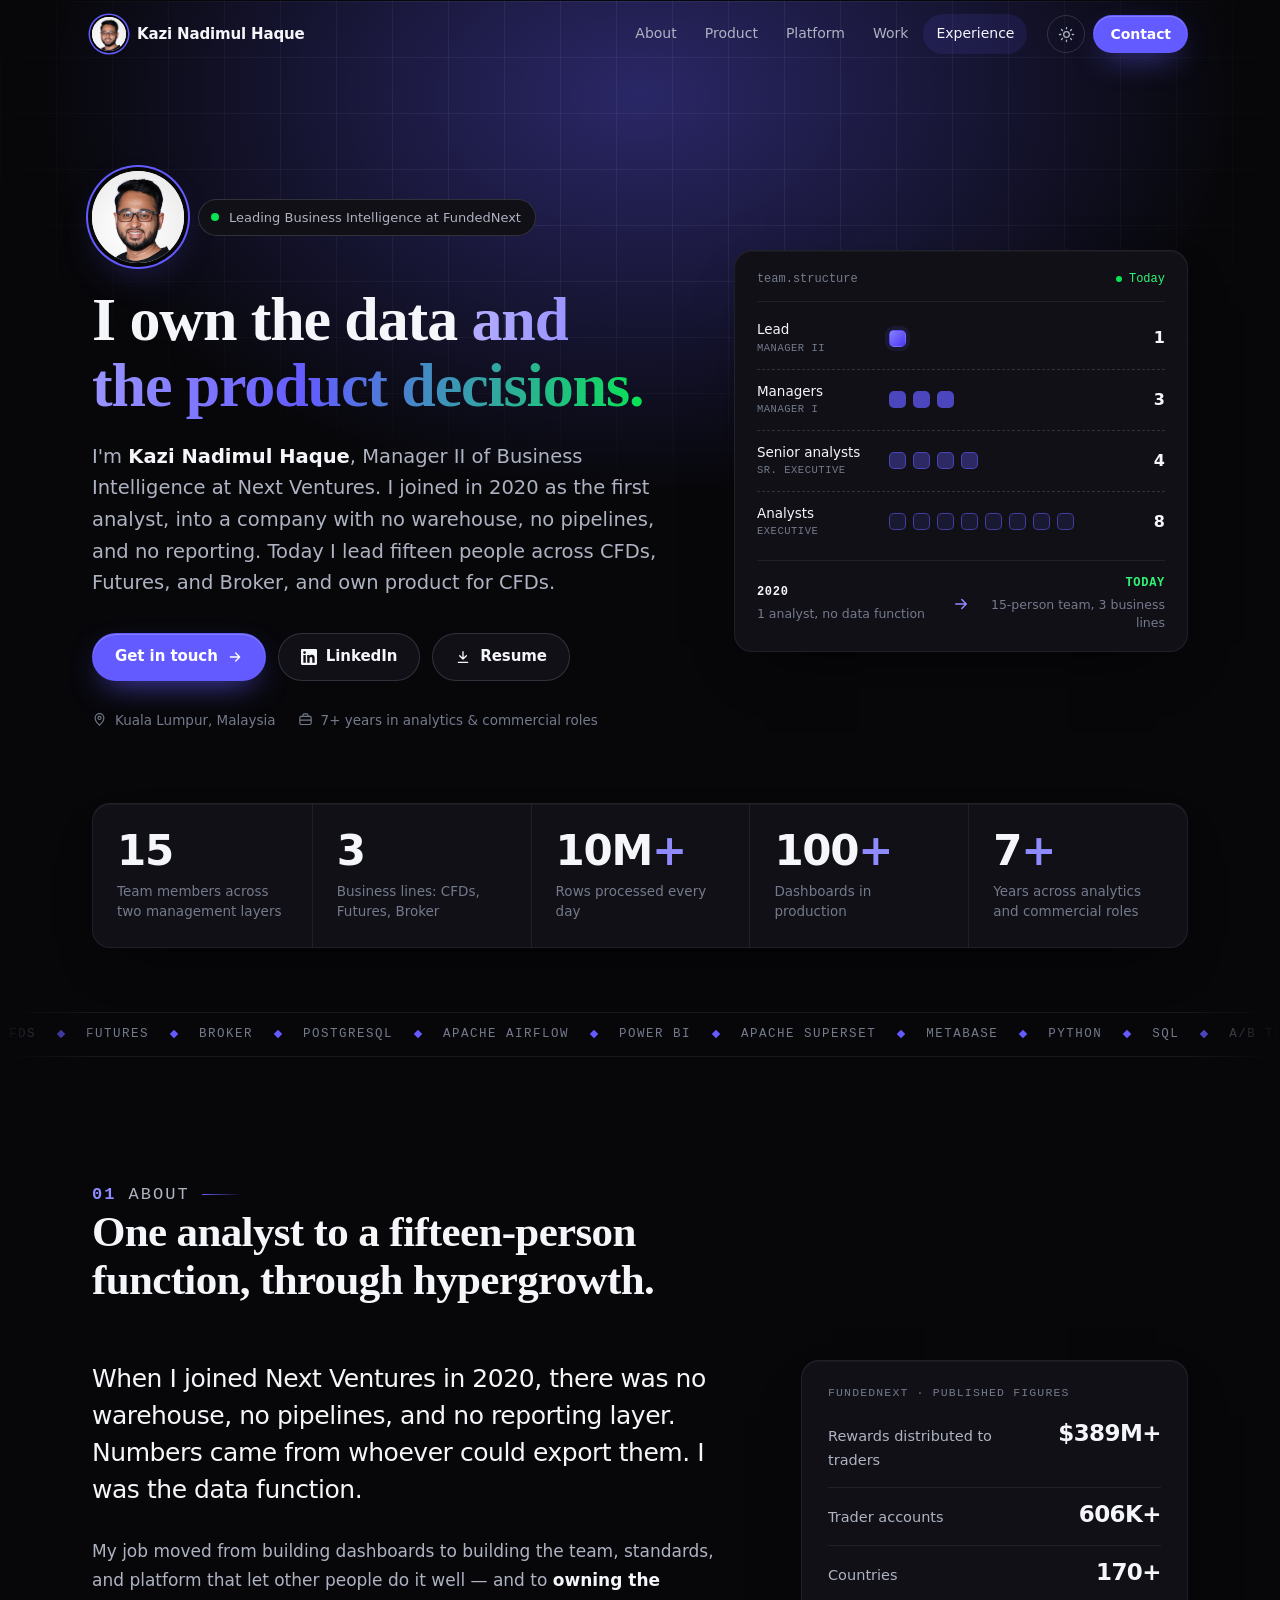
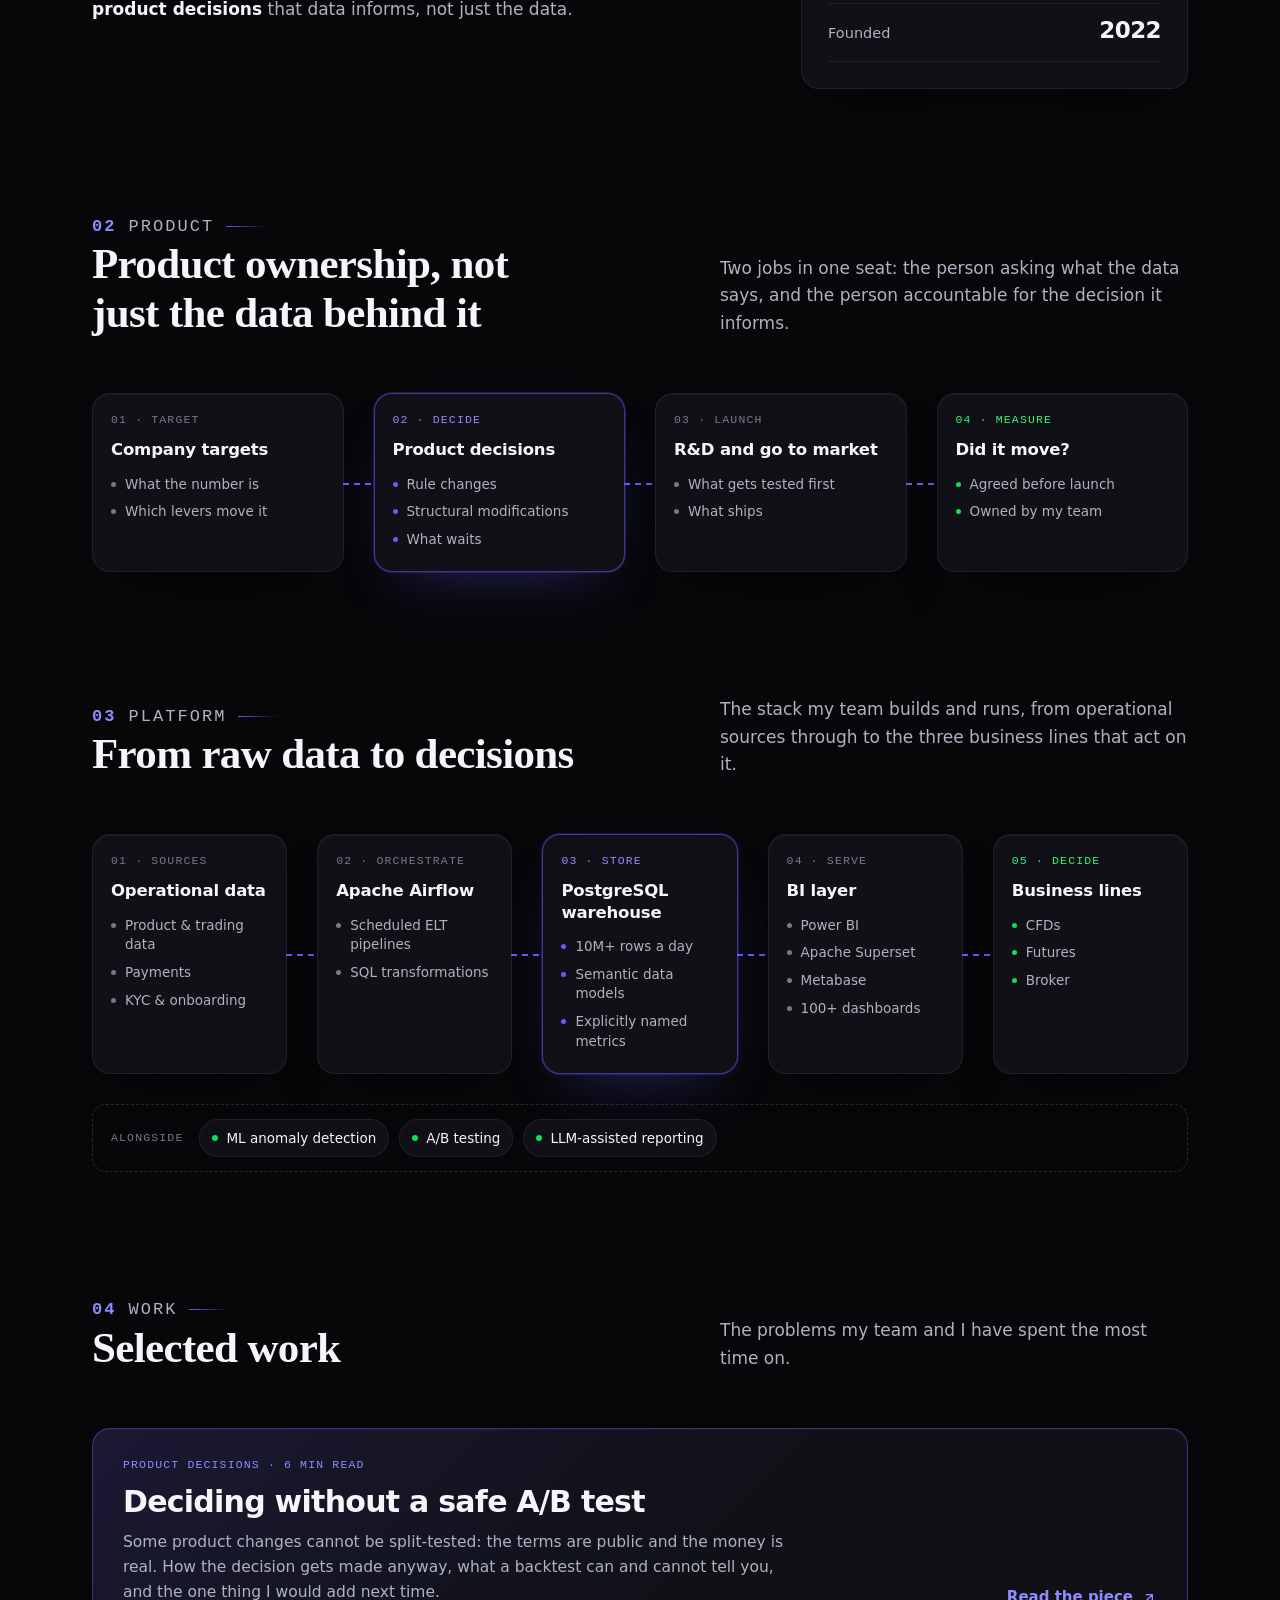
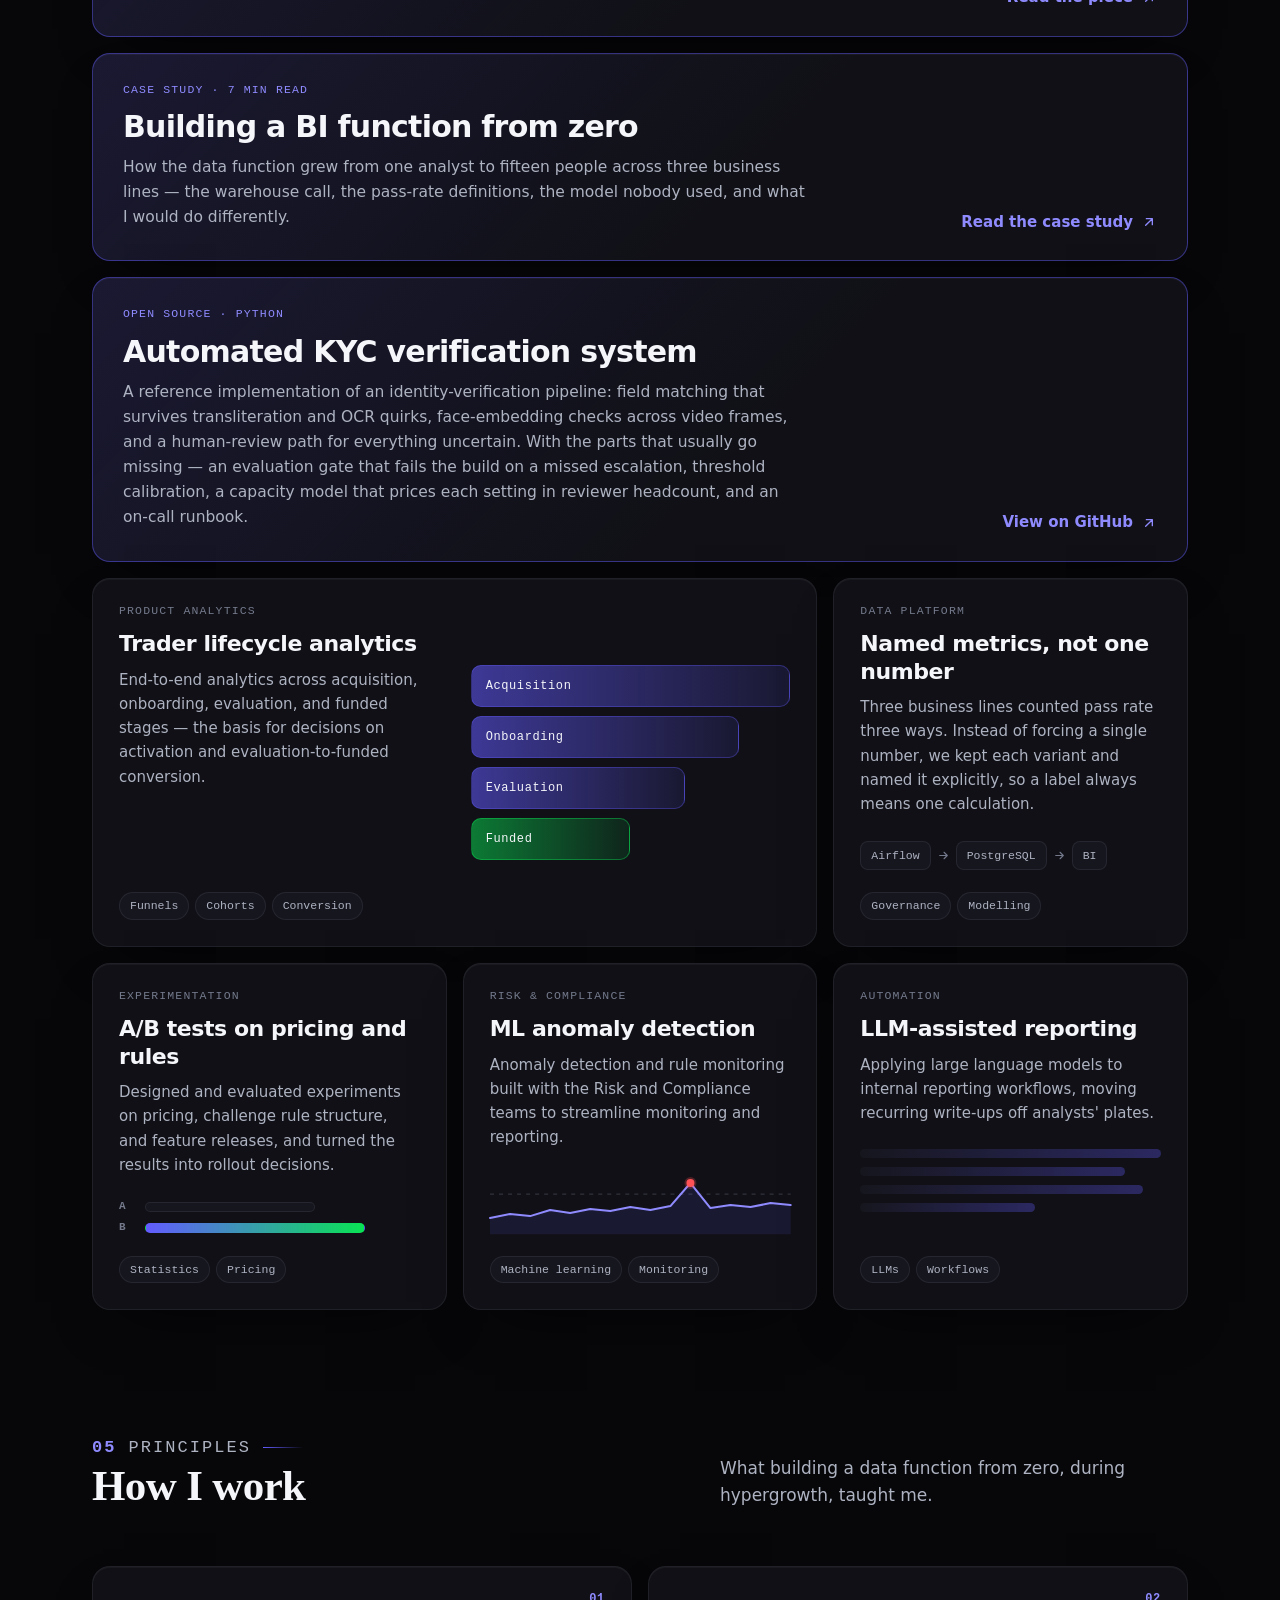
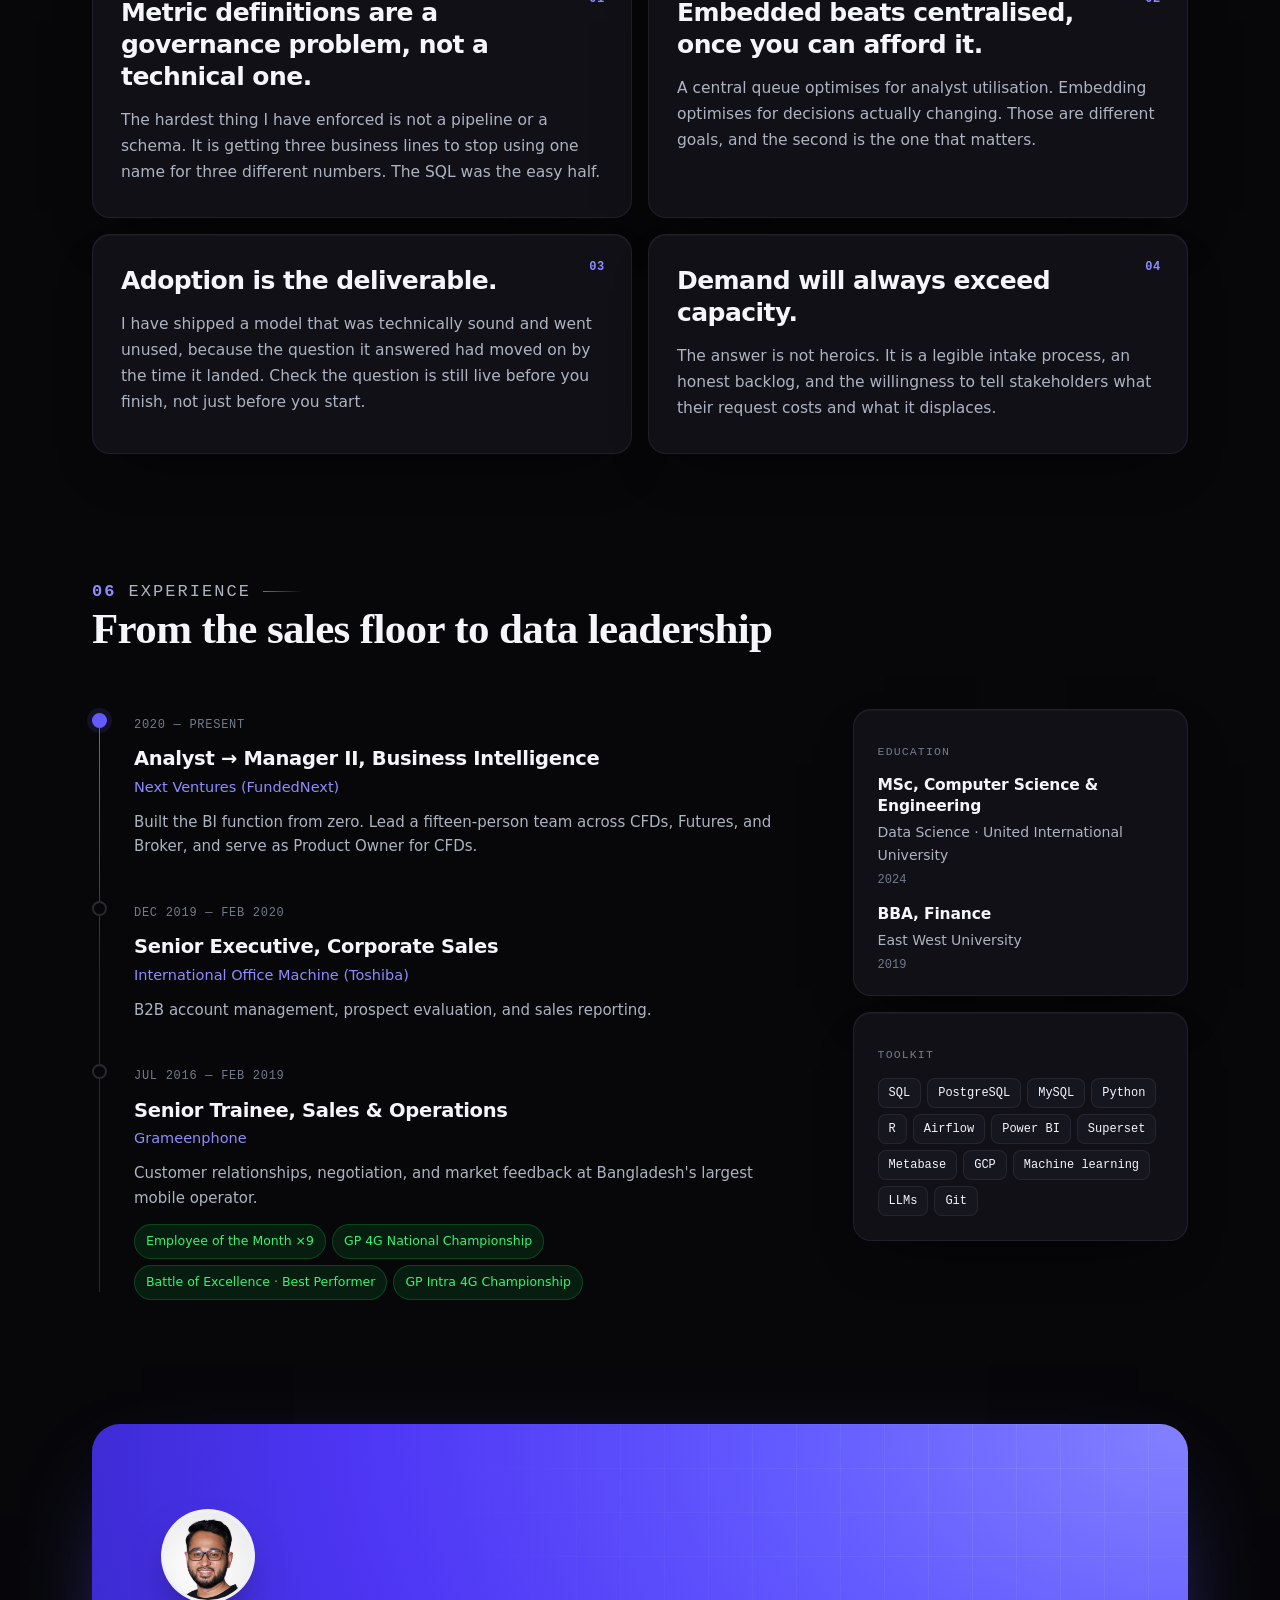
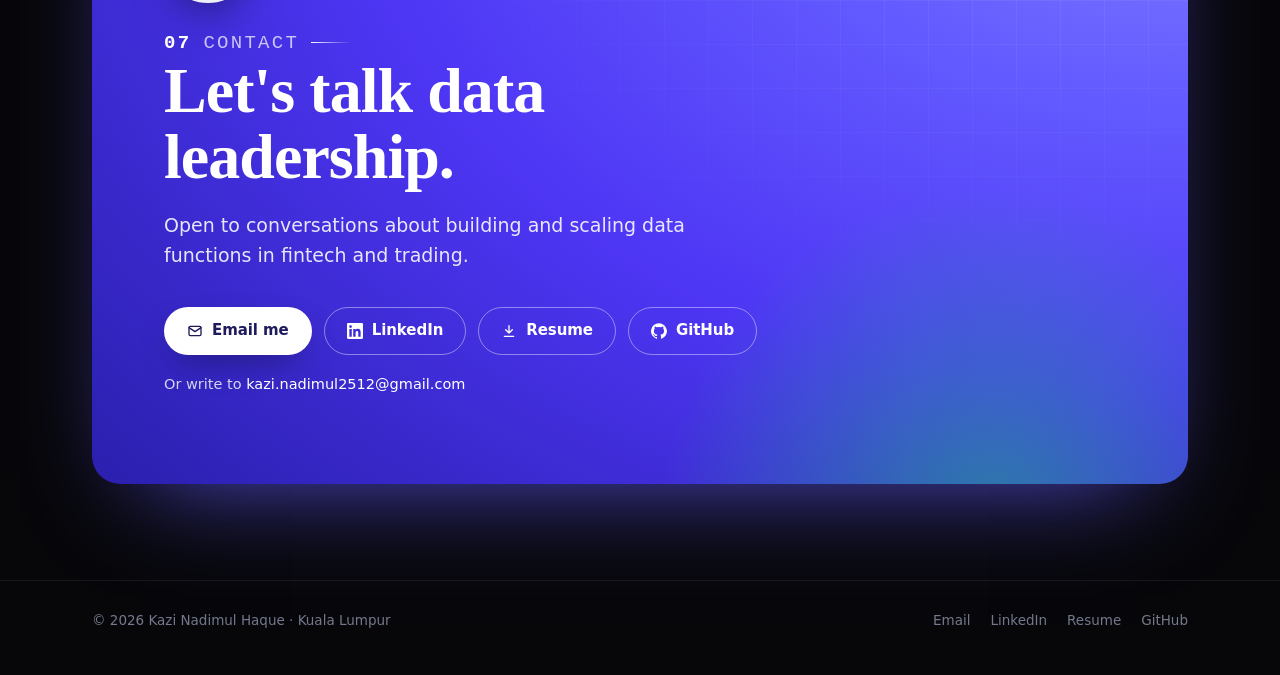
==== index.html @ ec6e2d14 "Read FundedNext figures from the live metrics API, not the HTML snapshot The homepage's server-rende" ====
<!doctype html>
<html lang="en" data-theme="dark">
<head>
<meta charset="utf-8">
<meta name="viewport" content="width=device-width, initial-scale=1, viewport-fit=cover">
<meta http-equiv="Content-Security-Policy" content="default-src 'none'; script-src 'self' 'sha256-IMQvWlq8e8aLmXDsbzgso5OfRsoxjPaNfxCGN3I8XFc=' 'sha256-O0/pyxHUe56YCMqlIO8FHC/enLHDcNM4C5t0iYxVQ6M='; style-src 'self' 'unsafe-inline' https://fonts.googleapis.com; font-src https://fonts.gstatic.com; img-src 'self' data:; base-uri 'none'; form-action 'none'">
<title>Kazi Nadimul Haque — Business Intelligence Leadership</title>
<meta name="description" content="Kazi Nadimul Haque leads Business Intelligence at Next Ventures (FundedNext): a fifteen-person data function across CFDs, Futures and Broker, built from zero since 2020, and product ownership of CFDs.">
<link rel="canonical" href="https://nadim-raj.github.io/">
<meta name="theme-color" content="#07070A">
<meta property="og:type" content="profile">
<meta property="og:site_name" content="Kazi Nadimul Haque">
<meta property="og:title" content="Kazi Nadimul Haque — Business Intelligence Leadership">
<meta property="og:description" content="Built FundedNext's data function from zero, and own the product decisions it informs. Fifteen people across CFDs, Futures and Broker; Product Owner for CFDs.">
<meta property="og:url" content="https://nadim-raj.github.io/">
<meta property="og:image" content="https://nadim-raj.github.io/og.png">
<meta property="og:image:width" content="1200">
<meta property="og:image:height" content="630">
<meta property="og:image:alt" content="Kazi Nadimul Haque — Business Intelligence leadership in retail prop trading">
<meta name="twitter:card" content="summary_large_image">
<meta name="twitter:image" content="https://nadim-raj.github.io/og.png">
<link rel="icon" href="data:image/svg+xml,%3Csvg xmlns='http://www.w3.org/2000/svg' viewBox='0 0 64 64'%3E%3Cdefs%3E%3ClinearGradient id='g' x1='0' y1='0' x2='1' y2='1'%3E%3Cstop offset='0' stop-color='%238481FF'/%3E%3Cstop offset='1' stop-color='%234E36F5'/%3E%3C/linearGradient%3E%3C/defs%3E%3Crect width='64' height='64' rx='15' fill='url(%23g)'/%3E%3Ctext x='50%25' y='54%25' dominant-baseline='middle' text-anchor='middle' font-family='Arial,Helvetica,sans-serif' font-weight='700' font-size='25' fill='%23ffffff'%3ENH%3C/text%3E%3C/svg%3E">
<link rel="apple-touch-icon" href="/apple-touch-icon.png">
<script>
(function(){var d=document.documentElement,t=null;try{t=localStorage.getItem('theme')}catch(e){}
var q=location.search.match(/[?&]theme=(light|dark)/);if(q)t=q[1];
d.setAttribute('data-theme',t==='light'?'light':'dark');d.classList.add('js')})();
</script>
<link rel="preconnect" href="https://fonts.googleapis.com">
<link rel="preconnect" href="https://fonts.gstatic.com" crossorigin>
<link href="https://fonts.googleapis.com/css2?family=Fraunces:opsz,wght@9..144,600;700&family=Inter:wght@400;500;600&family=JetBrains+Mono:wght@500;600&family=Plus+Jakarta+Sans:wght@500;600;700&display=swap" rel="stylesheet">
<script type="application/ld+json">
{
  "@context": "https://schema.org",
  "@type": "Person",
  "name": "Kazi Nadimul Haque",
  "jobTitle": "Manager II, Business Intelligence",
  "worksFor": { "@type": "Organization", "name": "Next Ventures (FundedNext)", "url": "https://fundednext.com/" },
  "address": { "@type": "PostalAddress", "addressLocality": "Kuala Lumpur", "addressCountry": "MY" },
  "alumniOf": [
    { "@type": "CollegeOrUniversity", "name": "United International University" },
    { "@type": "CollegeOrUniversity", "name": "East West University" }
  ],
  "knowsAbout": ["Business Intelligence", "Data Analytics", "Proprietary Trading", "Data Engineering", "Experimentation", "Anomaly Detection"],
  "url": "https://nadim-raj.github.io/",
  "image": "https://nadim-raj.github.io/avatar.jpg?v=2",
  "sameAs": ["https://www.linkedin.com/in/kazi-nadimul-haque/", "https://github.com/nadim-raj"]
}
</script>
<link rel="stylesheet" href="assets/site.css">
</head>
<body>
<a class="skip" href="#main">Skip to content</a>
<div class="progress" aria-hidden="true"></div>

<header class="nav">
  <div class="wrap">
    <a class="brand" href="#top" aria-label="Kazi Nadimul Haque, back to top"><img class="logo-photo" src="avatar.jpg?v=2" width="34" height="34" alt="" decoding="async">Kazi Nadimul Haque</a>
    <ul class="links">
      <li><a href="#about">About</a></li>
        <li><a href="#product">Product</a></li>
      <li><a href="#platform">Platform</a></li>
      <li><a href="#work">Work</a></li>
      <li><a href="#experience">Experience</a></li>
    </ul>
    <div class="nav-actions">
      <button class="icon-btn" id="theme" type="button" aria-label="Switch to light theme">
        <svg class="i-sun" viewBox="0 0 24 24" fill="none" stroke="currentColor" stroke-width="1.8" stroke-linecap="round" aria-hidden="true"><circle cx="12" cy="12" r="4"/><path d="M12 2v2M12 20v2M4.9 4.9l1.4 1.4M17.7 17.7l1.4 1.4M2 12h2M20 12h2M4.9 19.1l1.4-1.4M17.7 6.3l1.4-1.4"/></svg>
        <svg class="i-moon" viewBox="0 0 24 24" fill="none" stroke="currentColor" stroke-width="1.8" stroke-linecap="round" stroke-linejoin="round" aria-hidden="true"><path d="M20.5 14.5A8.5 8.5 0 0 1 9.5 3.5a8.5 8.5 0 1 0 11 11Z"/></svg>
      </button>
      <a class="btn btn-primary btn-sm" href="#contact">Contact</a>
    </div>
  </div>
</header>

<main id="main">
  <section class="hero" id="top">
    <div class="hero-bg" aria-hidden="true"></div>
    <div class="wrap hero-grid">
      <div>
        <div class="byline reveal"><img class="avatar" src="avatar.jpg?v=2" width="92" height="92" alt="Portrait of Kazi Nadimul Haque" decoding="async" fetchpriority="high"><p class="pill"><span class="live" aria-hidden="true"></span><span>Leading <span class="long">Business Intelligence</span><span class="short">BI</span> at FundedNext</span></p></div>
        <h1 class="reveal" data-d="1">I own the data <span class="grad">and the product decisions.</span></h1>
        <p class="lede reveal" data-d="2">I'm <strong>Kazi Nadimul Haque</strong>, Manager II of Business Intelligence at Next Ventures. I joined in 2020 as the first analyst, into a company with no warehouse, no pipelines, and no reporting. Today I lead fifteen people across CFDs, Futures, and Broker, and own product for CFDs.</p>
        <div class="hero-actions reveal" data-d="3">
          <a class="btn btn-primary" href="#contact">Get in touch
            <svg viewBox="0 0 24 24" fill="none" stroke="currentColor" stroke-width="2" stroke-linecap="round" stroke-linejoin="round" aria-hidden="true"><path d="M5 12h14M13 6l6 6-6 6"/></svg></a>
          <a class="btn btn-ghost" href="https://www.linkedin.com/in/kazi-nadimul-haque/" rel="noopener">
            <svg viewBox="0 0 24 24" aria-hidden="true"><path fill="currentColor" d="M20.45 20.45h-3.56v-5.57c0-1.33-.02-3.04-1.85-3.04-1.85 0-2.14 1.45-2.14 2.94v5.67H9.35V9h3.41v1.56h.05c.48-.9 1.64-1.85 3.37-1.85 3.6 0 4.27 2.37 4.27 5.46v6.28ZM5.34 7.43a2.06 2.06 0 1 1 0-4.13 2.06 2.06 0 0 1 0 4.13ZM7.12 20.45H3.56V9h3.56v11.45ZM22.22 0H1.77C.79 0 0 .77 0 1.73v20.54C0 23.23.79 24 1.77 24h20.45c.98 0 1.78-.77 1.78-1.73V1.73C24 .77 23.2 0 22.22 0Z"/></svg>LinkedIn</a>
          <a class="btn btn-ghost" href="Kazi-Nadimul-Haque-Resume.pdf" download><svg viewBox="0 0 24 24" fill="none" stroke="currentColor" stroke-width="2" stroke-linecap="round" stroke-linejoin="round" aria-hidden="true"><path d="M12 4v11M7 10l5 5 5-5M5 20h14"/></svg>Resume</a>
        </div>
        <div class="meta-row reveal" data-d="4">
          <span><svg viewBox="0 0 24 24" fill="none" stroke="currentColor" stroke-width="1.8" stroke-linecap="round" stroke-linejoin="round" aria-hidden="true"><path d="M12 21s-7-6.2-7-11.5a7 7 0 1 1 14 0C19 14.8 12 21 12 21Z"/><circle cx="12" cy="9.5" r="2.5"/></svg>Kuala Lumpur, Malaysia</span>
          <span><svg viewBox="0 0 24 24" fill="none" stroke="currentColor" stroke-width="1.8" stroke-linecap="round" stroke-linejoin="round" aria-hidden="true"><rect x="3" y="7" width="18" height="13" rx="2"/><path d="M8 7V5a2 2 0 0 1 2-2h4a2 2 0 0 1 2 2v2M3 13h18"/></svg>7+ years in analytics &amp; commercial roles</span>
        </div>
      </div>

      <figure class="card org-card reveal" data-d="2" aria-label="Team structure: a lead, three managers, four senior analysts and eight analysts">
        <figcaption class="card-head"><span>team.structure</span><span class="tag"><i></i>Today</span></figcaption>
        <div class="tier">
          <div class="tier-label">Lead<small>Manager II</small></div>
          <div class="dots"><span class="dot lead" style="--i:0"></span></div>
          <div class="tier-n">1</div>
        </div>
        <div class="tier">
          <div class="tier-label">Managers<small>Manager I</small></div>
          <div class="dots"><span class="dot mgr" style="--i:1"></span><span class="dot mgr" style="--i:2"></span><span class="dot mgr" style="--i:3"></span></div>
          <div class="tier-n">3</div>
        </div>
        <div class="tier">
          <div class="tier-label">Senior analysts<small>Sr. Executive</small></div>
          <div class="dots"><span class="dot sr" style="--i:4"></span><span class="dot sr" style="--i:5"></span><span class="dot sr" style="--i:6"></span><span class="dot sr" style="--i:7"></span></div>
          <div class="tier-n">4</div>
        </div>
        <div class="tier">
          <div class="tier-label">Analysts<small>Executive</small></div>
          <div class="dots"><span class="dot" style="--i:8"></span><span class="dot" style="--i:9"></span><span class="dot" style="--i:10"></span><span class="dot" style="--i:11"></span><span class="dot" style="--i:12"></span><span class="dot" style="--i:13"></span><span class="dot" style="--i:14"></span><span class="dot" style="--i:15"></span></div>
          <div class="tier-n">8</div>
        </div>
        <div class="org-foot">
          <div><b>2020</b><span>1 analyst, no data function</span></div>
          <svg viewBox="0 0 24 24" fill="none" stroke="currentColor" stroke-width="2" stroke-linecap="round" stroke-linejoin="round" aria-hidden="true"><path d="M5 12h14M13 6l6 6-6 6"/></svg>
          <div><b>Today</b><span>15-person team, 3 business lines</span></div>
        </div>
      </figure>
    </div>
  </section>

  <div class="wrap">
    <ul class="stats reveal" aria-label="At a glance">
      <li class="stat"><b><span data-count="15">15</span></b><span>Team members across two management layers</span></li>
      <li class="stat"><b><span data-count="3">3</span></b><span>Business lines: CFDs, Futures, Broker</span></li>
      <li class="stat"><b><span data-count="10">10</span>M<em>+</em></b><span>Rows processed every day</span></li>
      <li class="stat"><b><span data-count="100">100</span><em>+</em></b><span>Dashboards in production</span></li>
      <li class="stat"><b><span data-count="7">7</span><em>+</em></b><span>Years across analytics and commercial roles</span></li>
    </ul>
  </div>

  <div class="ticker" aria-hidden="true">
    <div class="track">
      <div class="group"><span>CFDs</span><span>Futures</span><span>Broker</span><span>PostgreSQL</span><span>Apache Airflow</span><span>Power BI</span><span>Apache Superset</span><span>Metabase</span><span>Python</span><span>SQL</span><span>A/B Testing</span><span>Anomaly Detection</span><span>Semantic Models</span><span>Data Governance</span><span>LLM Workflows</span></div>
      <div class="group"><span>CFDs</span><span>Futures</span><span>Broker</span><span>PostgreSQL</span><span>Apache Airflow</span><span>Power BI</span><span>Apache Superset</span><span>Metabase</span><span>Python</span><span>SQL</span><span>A/B Testing</span><span>Anomaly Detection</span><span>Semantic Models</span><span>Data Governance</span><span>LLM Workflows</span></div>
    </div>
  </div>

  <section class="section" id="about" aria-labelledby="about-h">
    <div class="wrap">
      <div class="sec-head solo reveal">
        <div><p class="eyebrow"><b>01</b> About</p><h2 id="about-h">One analyst to a fifteen-person function, through hypergrowth.</h2></div>
      </div>
      <div class="about-grid">
        <div class="prose reveal">
          <p class="big">When I joined Next Ventures in 2020, there was no warehouse, no pipelines, and no reporting layer. Numbers came from whoever could export them. I was the data function.</p>
          <p>My job moved from building dashboards to building the team, standards, and platform that let other people do it well — and to <strong>owning the product decisions</strong> that data informs, not just the data.</p>
        </div>
        <aside class="card context spot reveal" data-d="2" aria-labelledby="ctx-h">
          <h3 class="k" id="ctx-h">FundedNext · published figures</h3>
          <dl>
            <div class="row"><dt>Rewards distributed to traders</dt><dd data-figure="rewards_musd">$389M+</dd></div>
            <div class="row"><dt>Trader accounts</dt><dd data-figure="accounts_k">606K+</dd></div>
            <div class="row"><dt>Countries</dt><dd data-figure="countries">170+</dd></div>
            <div class="row"><dt>Founded</dt><dd>2022</dd></div>
          </dl>
        </aside>
      </div>
    </div>
  </section>

  <section class="section" id="product" aria-labelledby="product-h" style="padding-top:0">
    <div class="wrap">
      <div class="sec-head reveal">
        <div><p class="eyebrow"><b>02</b> Product</p><h2 id="product-h">Product ownership, not just the data behind it</h2></div>
        <p>Two jobs in one seat: the person asking what the data says, and the person accountable for the decision it informs.</p>
      </div>
      <div class="flow four">
        <div class="card node spot reveal"><span class="k">01 · Target</span><h3>Company targets</h3><ul><li>What the number is</li><li>Which levers move it</li></ul></div>
        <div class="card node hub spot reveal" data-d="1"><span class="k">02 · Decide</span><h3>Product decisions</h3><ul><li>Rule changes</li><li>Structural modifications</li><li>What waits</li></ul></div>
        <div class="card node spot reveal" data-d="2"><span class="k">03 · Launch</span><h3>R&amp;D and go to market</h3><ul><li>What gets tested first</li><li>What ships</li></ul></div>
        <div class="card node out spot reveal" data-d="3"><span class="k">04 · Measure</span><h3>Did it move?</h3><ul><li>Agreed before launch</li><li>Owned by my team</li></ul></div>
      </div>
    </div>
  </section>

  <section class="section" id="platform" aria-labelledby="platform-h" style="padding-top:0">
    <div class="wrap">
      <div class="sec-head reveal">
        <div><p class="eyebrow"><b>03</b> Platform</p><h2 id="platform-h">From raw data to decisions</h2></div>
        <p>The stack my team builds and runs, from operational sources through to the three business lines that act on it.</p>
      </div>
      <div class="flow">
        <div class="card node spot reveal"><span class="k">01 · Sources</span><h3>Operational data</h3><ul><li>Product &amp; trading data</li><li>Payments</li><li>KYC &amp; onboarding</li></ul></div>
        <div class="card node spot reveal" data-d="1"><span class="k">02 · Orchestrate</span><h3>Apache Airflow</h3><ul><li>Scheduled ELT pipelines</li><li>SQL transformations</li></ul></div>
        <div class="card node hub spot reveal" data-d="2"><span class="k">03 · Store</span><h3>PostgreSQL warehouse</h3><ul><li>10M+ rows a day</li><li>Semantic data models</li><li>Explicitly named metrics</li></ul></div>
        <div class="card node spot reveal" data-d="3"><span class="k">04 · Serve</span><h3>BI layer</h3><ul><li>Power BI</li><li>Apache Superset</li><li>Metabase</li><li>100+ dashboards</li></ul></div>
        <div class="card node out spot reveal" data-d="4"><span class="k">05 · Decide</span><h3>Business lines</h3><ul><li>CFDs</li><li>Futures</li><li>Broker</li></ul></div>
      </div>
      <div class="flow-note reveal">
        <span class="k">Alongside</span>
        <span class="chip"><i></i>ML anomaly detection</span>
        <span class="chip"><i></i>A/B testing</span>
        <span class="chip"><i></i>LLM-assisted reporting</span>
      </div>
    </div>
  </section>

  <section class="section" id="work" aria-labelledby="work-h" style="padding-top:0">
    <div class="wrap">
      <div class="sec-head reveal">
        <div><p class="eyebrow"><b>04</b> Work</p><h2 id="work-h">Selected work</h2></div>
        <p>The problems my team and I have spent the most time on.</p>
      </div>
      <a class="card feature spot reveal" href="deciding-without-a-b-tests/">
        <div>
          <span class="k">Product decisions · 6 min read</span>
          <h3>Deciding without a safe A/B test</h3>
          <p>Some product changes cannot be split-tested: the terms are public and the money is real. How the decision gets made anyway, what a backtest can and cannot tell you, and the one thing I would add next time.</p>
        </div>
        <span class="feature-cta">Read the piece <svg viewBox="0 0 24 24" fill="none" stroke="currentColor" stroke-width="2" stroke-linecap="round" stroke-linejoin="round" aria-hidden="true"><path d="M7 17 17 7M8 7h9v9"/></svg></span>
      </a>
      <a class="card feature spot reveal" href="building-bi-from-zero/">
        <div>
          <span class="k">Case study · 7 min read</span>
          <h3>Building a BI function from zero</h3>
          <p>How the data function grew from one analyst to fifteen people across three business lines — the warehouse call, the pass-rate definitions, the model nobody used, and what I would do differently.</p>
        </div>
        <span class="feature-cta">Read the case study <svg viewBox="0 0 24 24" fill="none" stroke="currentColor" stroke-width="2" stroke-linecap="round" stroke-linejoin="round" aria-hidden="true"><path d="M7 17 17 7M8 7h9v9"/></svg></span>
      </a>
      <a class="card feature spot reveal" href="https://github.com/nadim-raj/automated-kyc-verification-system" rel="noopener">
        <div>
          <span class="k">Open source · Python</span>
          <h3>Automated KYC verification system</h3>
          <p>A reference implementation of an identity-verification pipeline: field matching that survives transliteration and OCR quirks, face-embedding checks across video frames, and a human-review path for everything uncertain. With the parts that usually go missing — an evaluation gate that fails the build on a missed escalation, threshold calibration, a capacity model that prices each setting in reviewer headcount, and an on-call runbook.</p>
        </div>
        <span class="feature-cta">View on GitHub <svg viewBox="0 0 24 24" fill="none" stroke="currentColor" stroke-width="2" stroke-linecap="round" stroke-linejoin="round" aria-hidden="true"><path d="M7 17 17 7M8 7h9v9"/></svg></span>
      </a>
      <div class="bento">
        <article class="card work wide spot reveal">
          <div class="txt">
            <span class="k">Product analytics</span>
            <h3>Trader lifecycle analytics</h3>
            <p>End-to-end analytics across acquisition, onboarding, evaluation, and funded stages — the basis for decisions on activation and evaluation-to-funded conversion.</p>
            <div class="tags"><span>Funnels</span><span>Cohorts</span><span>Conversion</span></div>
          </div>
          <div class="viz funnel" aria-hidden="true"><div>Acquisition</div><div>Onboarding</div><div>Evaluation</div><div>Funded</div></div>
        </article>
        <article class="card work spot reveal" data-d="1">
          <span class="k">Data platform</span>
          <h3>Named metrics, not one number</h3>
          <p>Three business lines counted pass rate three ways. Instead of forcing a single number, we kept each variant and named it explicitly, so a label always means one calculation.</p>
          <div class="viz stack" aria-hidden="true"><span>Airflow</span><svg viewBox="0 0 24 24" fill="none" stroke="currentColor" stroke-width="2" stroke-linecap="round" stroke-linejoin="round"><path d="M5 12h14M13 6l6 6-6 6"/></svg><span>PostgreSQL</span><svg viewBox="0 0 24 24" fill="none" stroke="currentColor" stroke-width="2" stroke-linecap="round" stroke-linejoin="round"><path d="M5 12h14M13 6l6 6-6 6"/></svg><span>BI</span></div>
          <div class="tags"><span>Governance</span><span>Modelling</span></div>
        </article>
        <article class="card work spot reveal">
          <span class="k">Experimentation</span>
          <h3>A/B tests on pricing and rules</h3>
          <p>Designed and evaluated experiments on pricing, challenge rule structure, and feature releases, and turned the results into rollout decisions.</p>
          <div class="viz ab" aria-hidden="true"><div>A<i style="width:62%"></i></div><div>B<i style="width:80%"></i></div></div>
          <div class="tags"><span>Statistics</span><span>Pricing</span></div>
        </article>
        <article class="card work spot reveal" data-d="1">
          <span class="k">Risk &amp; Compliance</span>
          <h3>ML anomaly detection</h3>
          <p>Anomaly detection and rule monitoring built with the Risk and Compliance teams to streamline monitoring and reporting.</p>
          <svg class="viz spark" viewBox="0 0 300 60" aria-hidden="true">
            <line class="th" x1="0" y1="20" x2="300" y2="20"/>
            <path class="ar" d="M0 44 L20 40 L40 42 L60 36 L80 39 L100 35 L120 37 L140 33 L160 36 L180 32 L200 9 L220 34 L240 31 L260 33 L280 29 L300 31 L300 60 L0 60 Z"/>
            <polyline class="ln" points="0,44 20,40 40,42 60,36 80,39 100,35 120,37 140,33 160,36 180,32 200,9 220,34 240,31 260,33 280,29 300,31"/>
            <circle class="halo" cx="200" cy="9" r="6"/>
            <circle class="pt" cx="200" cy="9" r="4"/>
          </svg>
          <div class="tags"><span>Machine learning</span><span>Monitoring</span></div>
        </article>
        <article class="card work spot reveal" data-d="2">
          <span class="k">Automation</span>
          <h3>LLM-assisted reporting</h3>
          <p>Applying large language models to internal reporting workflows, moving recurring write-ups off analysts' plates.</p>
          <div class="viz skel" aria-hidden="true"><i></i><i></i><i></i><i></i></div>
          <div class="tags"><span>LLMs</span><span>Workflows</span></div>
        </article>
      </div>
    </div>
  </section>

  <section class="section" id="principles" aria-labelledby="principles-h" style="padding-top:0">
    <div class="wrap">
      <div class="sec-head reveal">
        <div><p class="eyebrow"><b>05</b> Principles</p><h2 id="principles-h">How I work</h2></div>
        <p>What building a data function from zero, during hypergrowth, taught me.</p>
      </div>
      <ol class="principles">
        <li class="card principle spot reveal"><h3>Metric definitions are a governance problem, not a technical one.</h3><p>The hardest thing I have enforced is not a pipeline or a schema. It is getting three business lines to stop using one name for three different numbers. The SQL was the easy half.</p></li>
        <li class="card principle spot reveal" data-d="1"><h3>Embedded beats centralised, once you can afford it.</h3><p>A central queue optimises for analyst utilisation. Embedding optimises for decisions actually changing. Those are different goals, and the second is the one that matters.</p></li>
        <li class="card principle spot reveal"><h3>Adoption is the deliverable.</h3><p>I have shipped a model that was technically sound and went unused, because the question it answered had moved on by the time it landed. Check the question is still live before you finish, not just before you start.</p></li>
        <li class="card principle spot reveal" data-d="1"><h3>Demand will always exceed capacity.</h3><p>The answer is not heroics. It is a legible intake process, an honest backlog, and the willingness to tell stakeholders what their request costs and what it displaces.</p></li>
      </ol>
    </div>
  </section>

  <section class="section" id="experience" aria-labelledby="experience-h" style="padding-top:0">
    <div class="wrap">
      <div class="sec-head solo reveal">
        <div><p class="eyebrow"><b>06</b> Experience</p><h2 id="experience-h">From the sales floor to data leadership</h2></div>
      </div>
      <div class="exp-grid">
        <ol class="tl reveal">
          <li class="now">
            <span class="when">2020 — Present</span>
            <h3>Analyst → Manager II, Business Intelligence</h3>
            <p class="org-name">Next Ventures (FundedNext)</p>
            <p class="d">Built the BI function from zero. Lead a fifteen-person team across CFDs, Futures, and Broker, and serve as Product Owner for CFDs.</p>
          </li>
          <li>
            <span class="when">Dec 2019 — Feb 2020</span>
            <h3>Senior Executive, Corporate Sales</h3>
            <p class="org-name">International Office Machine (Toshiba)</p>
            <p class="d">B2B account management, prospect evaluation, and sales reporting.</p>
          </li>
          <li>
            <span class="when">Jul 2016 — Feb 2019</span>
            <h3>Senior Trainee, Sales &amp; Operations</h3>
            <p class="org-name">Grameenphone</p>
            <p class="d">Customer relationships, negotiation, and market feedback at Bangladesh's largest mobile operator.</p>
            <div class="badges"><span>Employee of the Month ×9</span><span>GP 4G National Championship</span><span>Battle of Excellence · Best Performer</span><span>GP Intra 4G Championship</span></div>
          </li>
        </ol>
        <div class="side-stack">
          <div class="card mini spot reveal" data-d="1">
            <h3 class="k">Education</h3>
            <ul class="edu">
              <li><b>MSc, Computer Science &amp; Engineering</b><span>Data Science · United International University</span><em>2024</em></li>
              <li><b>BBA, Finance</b><span>East West University</span><em>2019</em></li>
            </ul>
          </div>
          <div class="card mini spot reveal" data-d="2">
            <h3 class="k">Toolkit</h3>
            <div class="tools"><span>SQL</span><span>PostgreSQL</span><span>MySQL</span><span>Python</span><span>R</span><span>Airflow</span><span>Power BI</span><span>Superset</span><span>Metabase</span><span>GCP</span><span>Machine learning</span><span>LLMs</span><span>Git</span></div>
          </div>
        </div>
      </div>
    </div>
  </section>

  <section class="section" id="contact" aria-labelledby="contact-h" style="padding-top:0;padding-bottom:0">
    <div class="wrap">
      <div class="cta reveal">
        <img class="cta-avatar" src="avatar.jpg?v=2" width="88" height="88" alt="" loading="lazy" decoding="async">
        <p class="eyebrow"><b>07</b> Contact</p>
        <h2 id="contact-h">Let's talk data leadership.</h2>
        <p>Open to conversations about building and scaling data functions in fintech and trading.</p>
        <div class="cta-actions">
          <a class="btn btn-white js-email" data-u="kazi.nadimul2512" data-d="gmail.com" href="#contact"><svg viewBox="0 0 24 24" fill="none" stroke="currentColor" stroke-width="2" stroke-linecap="round" stroke-linejoin="round" aria-hidden="true"><rect x="3" y="5" width="18" height="14" rx="2"/><path d="m3 7 9 6 9-6"/></svg>Email me</a>
          <a class="btn btn-line" href="https://www.linkedin.com/in/kazi-nadimul-haque/" rel="noopener"><svg viewBox="0 0 24 24" aria-hidden="true"><path fill="currentColor" d="M20.45 20.45h-3.56v-5.57c0-1.33-.02-3.04-1.85-3.04-1.85 0-2.14 1.45-2.14 2.94v5.67H9.35V9h3.41v1.56h.05c.48-.9 1.64-1.85 3.37-1.85 3.6 0 4.27 2.37 4.27 5.46v6.28ZM5.34 7.43a2.06 2.06 0 1 1 0-4.13 2.06 2.06 0 0 1 0 4.13ZM7.12 20.45H3.56V9h3.56v11.45ZM22.22 0H1.77C.79 0 0 .77 0 1.73v20.54C0 23.23.79 24 1.77 24h20.45c.98 0 1.78-.77 1.78-1.73V1.73C24 .77 23.2 0 22.22 0Z"/></svg>LinkedIn</a>
          <a class="btn btn-line" href="Kazi-Nadimul-Haque-Resume.pdf" download><svg viewBox="0 0 24 24" fill="none" stroke="currentColor" stroke-width="2" stroke-linecap="round" stroke-linejoin="round" aria-hidden="true"><path d="M12 4v11M7 10l5 5 5-5M5 20h14"/></svg>Resume</a>
          <a class="btn btn-line" href="https://github.com/nadim-raj" rel="noopener"><svg viewBox="0 0 24 24" aria-hidden="true"><path fill="currentColor" d="M12 .3a12 12 0 0 0-3.8 23.38c.6.12.83-.26.83-.57L9 21.07c-3.34.72-4.04-1.61-4.04-1.61-.55-1.39-1.34-1.76-1.34-1.76-1.08-.74.09-.73.09-.73 1.2.09 1.83 1.24 1.83 1.24 1.07 1.83 2.81 1.3 3.5 1 .1-.78.42-1.31.76-1.61-2.67-.3-5.47-1.33-5.47-5.93 0-1.31.47-2.38 1.24-3.22-.14-.3-.54-1.52.1-3.18 0 0 1-.32 3.3 1.23a11.5 11.5 0 0 1 6 0c2.28-1.55 3.29-1.23 3.29-1.23.64 1.66.24 2.88.12 3.18a4.65 4.65 0 0 1 1.23 3.22c0 4.61-2.8 5.63-5.48 5.92.42.36.81 1.1.81 2.22l-.01 3.29c0 .31.2.69.82.57A12 12 0 0 0 12 .3Z"/></svg>GitHub</a>
        </div>
        <p class="cta-email">Or write to <span class="js-email-text">kazi.nadimul2512 [at] gmail.com</span></p>
        <p class="print-only"><span class="js-email-text">kazi.nadimul2512 [at] gmail.com</span> · linkedin.com/in/kazi-nadimul-haque · nadim-raj.github.io</p>
      </div>
    </div>
  </section>
</main>

<footer class="foot">
  <div class="wrap">
    <span>© <span id="year">2026</span> Kazi Nadimul Haque · Kuala Lumpur</span>
    <nav aria-label="Elsewhere"><a class="js-email" data-u="kazi.nadimul2512" data-d="gmail.com" href="#contact">Email</a><a href="https://www.linkedin.com/in/kazi-nadimul-haque/" rel="noopener">LinkedIn</a><a href="Kazi-Nadimul-Haque-Resume.pdf" download>Resume</a><a href="https://github.com/nadim-raj" rel="noopener">GitHub</a></nav>
  </div>
</footer>

<script src="assets/site.js" defer></script>
</body>
</html>
---- assets/site.css ----
/* ---------- Tokens: FundedNext palette (dark default) ---------- */
:root{
  --bg:#07070A; --surface:#101016; --surface-2:#16161E;
  --ink:#F5F6FA; --ink-2:#AEB3C2; --ink-3:#747A8C;
  --rule:rgba(214,223,255,.08); --rule-2:rgba(214,223,255,.16);
  --brand:#635BFF; --brand-deep:#4E36F5; --brand-text:#8F8BFF; --brand-tint:#B4AEFF; --brand-wash:rgba(99,91,255,.12);
  --go:#09E354; --go-text:#33F575; --go-wash:rgba(9,227,84,.10);
  --alert:#FF5257;
  --glow:rgba(99,91,255,.38);
  --shadow:inset 0 1px 0 rgba(255,255,255,.04),0 24px 60px -32px rgba(0,0,0,.9);
  --display:"Plus Jakarta Sans",system-ui,-apple-system,"Segoe UI",Roboto,Arial,sans-serif;
  --serif:"Fraunces",Georgia,"Times New Roman",serif;
  --sans:"Inter",system-ui,-apple-system,"Segoe UI",Roboto,Arial,sans-serif;
  --mono:"JetBrains Mono",ui-monospace,"SF Mono",Menlo,Consolas,monospace;
  --r:18px;
  color-scheme:dark;
}
[data-theme="light"]{
  --bg:#F9FAFB; --surface:#FFFFFF; --surface-2:#F2F4F7;
  --ink:#101828; --ink-2:#475467; --ink-3:#667085;
  --rule:#EAECF0; --rule-2:#D0D5DD;
  --brand-text:#4E36F5; --brand-tint:#6366F1; --brand-wash:rgba(99,91,255,.08);
  --go:#0DC04B; --go-text:#0D8838; --go-wash:rgba(13,192,75,.10);
  --alert:#E53935;
  --glow:rgba(99,91,255,.20);
  --shadow:0 1px 2px rgba(16,24,40,.04),0 16px 40px -24px rgba(16,24,40,.18);
  color-scheme:light;
}

/* ---------- Base ---------- */
*,*::before,*::after{box-sizing:border-box}
html{-webkit-text-size-adjust:100%;scroll-behavior:smooth;scroll-padding-top:84px}
body{margin:0;background:var(--bg);color:var(--ink);font:400 16.5px/1.65 var(--sans);-webkit-font-smoothing:antialiased;text-rendering:optimizeLegibility;overflow-x:clip;transition:background-color .3s,color .3s}
::selection{background:var(--brand);color:#fff}
img,svg{display:block;max-width:100%}
a{color:inherit;text-decoration:none}
button{font:inherit}
:focus-visible{outline:2px solid var(--brand-text);outline-offset:3px;border-radius:8px}
.skip{position:absolute;left:-9999px;top:12px;z-index:100}
.skip:focus{left:16px;background:var(--surface);color:var(--ink);padding:10px 14px;border-radius:10px;border:1px solid var(--rule-2)}
.wrap{max-width:1160px;margin:0 auto;padding-inline:clamp(16px,4vw,32px)}
.k{display:block;font:500 11.5px/1 var(--mono);letter-spacing:.1em;text-transform:uppercase;color:var(--ink-3)}
.print-only{display:none}

/* ---------- Progress + Nav ---------- */
.progress{position:fixed;left:0;right:0;top:0;height:2px;z-index:60;background:linear-gradient(90deg,var(--brand),var(--go));transform-origin:0 50%;transform:scaleX(0)}
.nav{position:sticky;top:0;z-index:50;border-bottom:1px solid transparent;transition:background-color .25s,border-color .25s}
.nav.scrolled{background:var(--bg);background:color-mix(in srgb,var(--bg) 80%,transparent);-webkit-backdrop-filter:saturate(1.5) blur(14px);backdrop-filter:saturate(1.5) blur(14px);border-bottom-color:var(--rule)}
.nav .wrap{display:flex;align-items:center;gap:20px;height:68px}
.brand{display:flex;align-items:center;gap:11px;font:600 15px/1 var(--display);letter-spacing:-.01em;white-space:nowrap}
.logo{display:grid;place-items:center;width:32px;height:32px;border-radius:9px;background:linear-gradient(135deg,#8481FF,#4E36F5);color:#fff;font:700 12px/1 var(--display);letter-spacing:.02em;box-shadow:0 8px 22px -8px rgba(99,91,255,.8)}
.links{display:flex;gap:2px;margin:0 0 0 auto;padding:0;list-style:none}
.links a{display:block;padding:8px 13px;border-radius:999px;font-size:14px;color:var(--ink-2);transition:color .2s,background-color .2s}
.links a:hover{color:var(--ink)}
.links a.active{color:var(--ink);background:var(--brand-wash)}
.nav-actions{display:flex;align-items:center;gap:8px}
.icon-btn{display:grid;place-items:center;width:38px;height:38px;border-radius:999px;border:1px solid var(--rule-2);background:transparent;color:var(--ink-2);cursor:pointer;transition:color .2s,border-color .2s}
.icon-btn:hover{color:var(--ink);border-color:var(--brand)}
.icon-btn svg{width:17px;height:17px}
.i-moon{display:none!important}
[data-theme="light"] .i-sun{display:none!important}
[data-theme="light"] .i-moon{display:block!important}
@media (max-width:820px){.links{display:none}.nav-actions{margin-left:auto}}

.logo-photo{flex:none;width:34px;height:34px;border-radius:50%;object-fit:cover;object-position:50% 30%;background:#fff;box-shadow:0 0 0 2px var(--bg),0 0 0 3.5px var(--brand)}

/* ---------- Buttons ---------- */
.btn{display:inline-flex;align-items:center;justify-content:center;gap:9px;min-height:48px;padding:0 22px;border-radius:999px;font:600 15px/1 var(--display);letter-spacing:-.005em;border:1px solid transparent;cursor:pointer;white-space:nowrap;transition:transform .2s,box-shadow .2s,background-color .2s,border-color .2s,color .2s}
.btn svg{width:16px;height:16px}
.btn-primary{background:var(--brand);color:#fff;box-shadow:0 12px 32px -12px rgba(99,91,255,.85),inset 0 1px 0 rgba(255,255,255,.22)}
.btn-primary:hover{background:var(--brand-deep);transform:translateY(-1px)}
.btn-ghost{border-color:var(--rule-2);color:var(--ink);background:var(--surface)}
.btn-ghost:hover{border-color:var(--brand);transform:translateY(-1px)}
.btn-sm{min-height:38px;padding:0 16px;font-size:14px}

/* ---------- Cards ---------- */
.card{position:relative;background:var(--surface);border:1px solid var(--rule);border-radius:var(--r);box-shadow:var(--shadow);overflow:hidden}
.spot::before{content:"";position:absolute;inset:0;border-radius:inherit;background:radial-gradient(420px circle at var(--mx,50%) var(--my,-30%),var(--brand-wash),transparent 62%);opacity:0;transition:opacity .35s;pointer-events:none}
.spot:hover::before{opacity:1}
.spot > *{position:relative}

/* ---------- Hero ---------- */
.hero{position:relative;padding-block:clamp(48px,8vw,104px) clamp(40px,6vw,72px);isolation:isolate}
.hero-bg{position:absolute;left:0;right:0;top:-68px;bottom:0;z-index:-1;overflow:hidden;pointer-events:none}
.hero-bg::before{content:"";position:absolute;inset:0;background-image:linear-gradient(var(--rule) 1px,transparent 1px),linear-gradient(90deg,var(--rule) 1px,transparent 1px);background-size:56px 56px;-webkit-mask-image:radial-gradient(ellipse 75% 65% at 50% 15%,#000 25%,transparent 75%);mask-image:radial-gradient(ellipse 75% 65% at 50% 15%,#000 25%,transparent 75%)}
.hero-bg::after{content:"";position:absolute;left:50%;top:-38%;width:min(1200px,140vw);aspect-ratio:1.5;transform:translateX(-50%);background:radial-gradient(closest-side,var(--glow),transparent)}
.hero-grid{display:grid;grid-template-columns:minmax(0,1.12fr) minmax(0,.88fr);gap:clamp(32px,5vw,72px);align-items:center}
@media (max-width:980px){.hero-grid{grid-template-columns:1fr}}
.pill{display:inline-flex;align-items:center;gap:10px;padding:7px 14px 7px 12px;border-radius:999px;border:1px solid var(--rule-2);background:var(--surface);font-size:13px;color:var(--ink-2)}
.live{position:relative;flex:none;width:8px;height:8px;border-radius:50%;background:var(--go)}
.live::after{content:"";position:absolute;inset:-4px;border-radius:50%;border:2px solid var(--go);opacity:0;animation:ping 2.2s cubic-bezier(0,0,.2,1) infinite}
@keyframes ping{0%{transform:scale(.45);opacity:.85}100%{transform:scale(1.7);opacity:0}}
.hero h1{font:700 clamp(36px,5vw,62px)/1.06 var(--serif);letter-spacing:-.018em;margin:24px 0 22px;text-wrap:balance}
.grad{background:linear-gradient(95deg,var(--brand-tint) 0%,var(--brand) 48%,var(--go) 100%);-webkit-background-clip:text;background-clip:text;color:transparent;-webkit-text-fill-color:transparent}
.lede{font-size:clamp(17px,1.8vw,19.5px);line-height:1.62;color:var(--ink-2);max-width:35em;margin:0}
.lede strong{color:var(--ink);font-weight:600}
.hero-actions{display:flex;flex-wrap:wrap;gap:12px;margin-top:34px}
.meta-row{display:flex;flex-wrap:wrap;gap:10px 22px;margin-top:28px;font-size:13.5px;color:var(--ink-3)}
.meta-row span{display:inline-flex;align-items:center;gap:8px}
.meta-row svg{width:15px;height:15px}

/* Org card */
.org-card{margin:0;padding:22px 22px 20px}
.card-head{display:flex;justify-content:space-between;align-items:center;font:500 12px/1 var(--mono);color:var(--ink-3);padding-bottom:16px;margin-bottom:6px;border-bottom:1px solid var(--rule)}
.tag{display:inline-flex;align-items:center;gap:7px;color:var(--go-text)}
.tag i{width:6px;height:6px;border-radius:50%;background:var(--go)}
.tier{display:grid;grid-template-columns:118px minmax(0,1fr) 30px;align-items:center;gap:14px;padding:13px 0}
.tier + .tier{border-top:1px dashed var(--rule-2)}
.tier-label{font-size:13.5px;color:var(--ink);line-height:1.3}
.tier-label small{display:block;margin-top:3px;font:500 10.5px/1.3 var(--mono);letter-spacing:.05em;text-transform:uppercase;color:var(--ink-3)}
.dots{display:flex;flex-wrap:wrap;gap:7px}
.dot{width:17px;height:17px;border-radius:5px;background:var(--brand-wash);border:1px solid rgba(99,91,255,.55)}
.dot.lead{background:linear-gradient(135deg,#8481FF,#4E36F5);border-color:transparent;box-shadow:0 0 0 4px var(--brand-wash)}
.dot.mgr{background:rgba(99,91,255,.72);border-color:transparent}
.dot.sr{background:rgba(99,91,255,.34)}
.tier-n{font:700 16px/1 var(--display);text-align:right;font-variant-numeric:tabular-nums}
.org-foot{display:grid;grid-template-columns:1fr auto 1fr;align-items:center;gap:12px;margin-top:8px;padding-top:16px;border-top:1px solid var(--rule)}
.org-foot b{display:block;font:600 12px/1 var(--mono);letter-spacing:.06em;text-transform:uppercase;color:var(--ink)}
.org-foot span{display:block;margin-top:7px;font-size:12.5px;line-height:1.4;color:var(--ink-3)}
.org-foot svg{width:18px;height:18px;color:var(--brand-text)}
.org-foot > div:last-child{text-align:right}
.org-foot > div:last-child b{color:var(--go-text)}

/* ---------- Stats ---------- */
.stats{display:grid;grid-template-columns:repeat(5,minmax(0,1fr));margin:0;padding:0;list-style:none;border:1px solid var(--rule);border-radius:var(--r);background:var(--surface);box-shadow:var(--shadow);overflow:hidden}
.stat{padding:26px 24px}
.stat + .stat{border-left:1px solid var(--rule)}
.stat b{display:block;font:700 clamp(30px,3.3vw,42px)/1 var(--display);letter-spacing:-.03em;font-variant-numeric:tabular-nums}
.stat b em{font-style:normal;color:var(--brand-text)}
.stat > span{display:block;margin-top:10px;font-size:13.5px;line-height:1.45;color:var(--ink-3)}
@media (max-width:900px){
  .stats{grid-template-columns:repeat(2,minmax(0,1fr))}
  .stat,.stat + .stat{border-left:0;border-top:1px solid var(--rule)}
  .stat:nth-child(-n+2){border-top:0}
  .stat:nth-child(even){border-left:1px solid var(--rule)}
  .stat:last-child{grid-column:1/-1}
}

/* ---------- Ticker ---------- */
.ticker{margin-top:clamp(40px,6vw,64px);border-block:1px solid var(--rule);overflow:hidden;-webkit-mask-image:linear-gradient(90deg,transparent,#000 8%,#000 92%,transparent);mask-image:linear-gradient(90deg,transparent,#000 8%,#000 92%,transparent)}
.track{display:flex;width:max-content;animation:tick 52s linear infinite}
.ticker:hover .track{animation-play-state:paused}
.group{display:flex}
.group span{display:inline-flex;align-items:center;gap:22px;padding:15px 22px 15px 0;font:500 12.5px/1 var(--mono);letter-spacing:.12em;text-transform:uppercase;color:var(--ink-3);white-space:nowrap}
.group span::after{content:"";width:6px;height:6px;background:var(--brand);transform:rotate(45deg)}
@keyframes tick{to{transform:translateX(-50%)}}

/* ---------- Sections ---------- */
.section{padding-block:clamp(72px,10vw,124px)}
.sec-head{display:grid;grid-template-columns:minmax(0,1.1fr) minmax(0,.9fr);gap:20px 56px;align-items:end;margin-bottom:clamp(32px,5vw,56px)}
.sec-head.solo{grid-template-columns:1fr}
.eyebrow{display:flex;align-items:center;gap:12px;font:500 12px/1 var(--mono);letter-spacing:.12em;text-transform:uppercase;color:var(--ink-3);margin:0 0 18px}
.eyebrow b{font-weight:600;color:var(--brand-text)}
.eyebrow::after{content:"";width:40px;height:1px;background:linear-gradient(90deg,var(--brand),transparent)}
h2{font:700 clamp(27px,3.6vw,43px)/1.12 var(--serif);letter-spacing:-.015em;margin:0;text-wrap:balance}
.sec-head p{margin:0;color:var(--ink-2);font-size:17px;line-height:1.6;max-width:32em}
@media (max-width:860px){.sec-head{grid-template-columns:1fr}}

/* About */
.about-grid{display:grid;grid-template-columns:minmax(0,1.25fr) minmax(0,.75fr);gap:clamp(28px,5vw,64px);align-items:start}
.prose p{margin:0 0 1.15em;color:var(--ink-2);font-size:17px;line-height:1.72}
.prose p.big{font:500 clamp(20px,2.2vw,25px)/1.48 var(--display);letter-spacing:-.018em;color:var(--ink)}
.prose strong{color:var(--ink);font-weight:600}
.context{padding:26px}
.context h3{margin:0 0 8px}
.context dl{margin:0}
.context .row{display:flex;justify-content:space-between;align-items:baseline;gap:16px;padding:15px 0;border-bottom:1px solid var(--rule)}
.context dt{color:var(--ink-2);font-size:14.5px}
.context dd{margin:0;font:700 23px/1 var(--display);letter-spacing:-.025em;font-variant-numeric:tabular-nums}
.context .src{margin:14px 0 0;font-size:12.5px;color:var(--ink-3)}
@media (max-width:900px){.about-grid{grid-template-columns:1fr}}

/* Scope */
.scope{display:grid;grid-template-columns:repeat(4,minmax(0,1fr));gap:16px}
.scope .card{padding:26px 24px}
.ico{display:grid;place-items:center;width:44px;height:44px;border-radius:12px;background:var(--brand-wash);color:var(--brand-text);border:1px solid rgba(99,91,255,.28);margin-bottom:22px}
.ico svg{width:20px;height:20px}
.scope h3{font:600 18.5px/1.3 var(--display);letter-spacing:-.015em;margin:0 0 10px}
.scope p{margin:0;color:var(--ink-2);font-size:15px;line-height:1.62}
@media (max-width:1020px){.scope{grid-template-columns:repeat(2,minmax(0,1fr))}}
@media (max-width:560px){.scope{grid-template-columns:1fr}}

/* Platform flow */
.flow{display:grid;grid-template-columns:repeat(5,minmax(0,1fr));gap:30px}
.flow .card{overflow:visible}
.node{padding:20px 18px 22px}
.node .k{margin-bottom:14px}
.node h3{font:600 16.5px/1.3 var(--display);letter-spacing:-.01em;margin:0 0 14px}
.node ul{list-style:none;margin:0;padding:0;display:grid;gap:8px}
.node li{display:flex;gap:9px;align-items:baseline;font-size:13.5px;line-height:1.45;color:var(--ink-2)}
.node li::before{content:"";flex:none;width:5px;height:5px;border-radius:50%;background:var(--ink-3);transform:translateY(-2px)}
.node.hub{border-color:rgba(99,91,255,.55);box-shadow:0 0 0 1px rgba(99,91,255,.22),0 24px 60px -28px var(--glow)}
.node.hub .k{color:var(--brand-text)}
.node.hub li::before{background:var(--brand)}
.node.out .k{color:var(--go-text)}
.node.out li::before{background:var(--go)}
.node:not(:last-child)::after{content:"";position:absolute;top:50%;right:-31px;width:31px;height:2px;background-image:repeating-linear-gradient(90deg,var(--brand) 0 6px,transparent 6px 11px);background-size:22px 2px;animation:flowx .9s linear infinite}
@keyframes flowx{to{background-position:22px 0}}
@keyframes flowy{to{background-position:0 22px}}
@media (max-width:1020px){
  .flow{grid-template-columns:1fr;max-width:560px}
  .node:not(:last-child)::after{top:100%;right:auto;left:30px;width:2px;height:31px;background-image:repeating-linear-gradient(180deg,var(--brand) 0 6px,transparent 6px 11px);background-size:2px 22px;animation-name:flowy}
}
.flow-note{display:flex;flex-wrap:wrap;align-items:center;gap:10px;margin-top:30px;padding:14px 18px;border:1px dashed var(--rule-2);border-radius:14px}
.flow-note .k{margin-right:6px}
.chip{display:inline-flex;align-items:center;gap:8px;padding:7px 12px;border-radius:999px;background:var(--surface);border:1px solid var(--rule);font-size:13.5px;color:var(--ink)}
.chip i{width:6px;height:6px;border-radius:50%;background:var(--go)}

/* Featured case study */
.feature{display:grid;grid-template-columns:minmax(0,1fr) auto;gap:20px 40px;align-items:end;padding:30px;margin-bottom:16px;border-color:rgba(99,91,255,.45);background:linear-gradient(135deg,var(--brand-wash),transparent 60%),var(--surface);transition:border-color .2s}
.feature:hover{border-color:var(--brand)}
.feature .k{color:var(--brand-text)}
.feature h3{font:700 clamp(22px,2.6vw,30px)/1.2 var(--display);letter-spacing:-.025em;margin:14px 0 10px}
.feature p{margin:0;max-width:44em;color:var(--ink-2);font-size:15.5px;line-height:1.62}
.feature-cta{display:inline-flex;align-items:center;gap:8px;font:600 15px/1 var(--display);color:var(--brand-text);white-space:nowrap}
.feature-cta svg{width:16px;height:16px;transition:transform .2s}
.feature:hover .feature-cta svg{transform:translate(2px,-2px)}
@media (max-width:760px){.feature{grid-template-columns:1fr}}

/* Work bento */
.bento{display:grid;grid-template-columns:repeat(3,minmax(0,1fr));gap:16px}
.work{padding:26px;display:flex;flex-direction:column;min-height:300px}
.work h3{font:600 clamp(19px,1.9vw,22px)/1.25 var(--display);letter-spacing:-.02em;margin:14px 0 10px}
.work p{margin:0;color:var(--ink-2);font-size:15px;line-height:1.62}
.work .viz{margin-top:24px}
.tags{display:flex;flex-wrap:wrap;gap:6px;margin-top:auto;padding-top:22px}
.tags span{font:500 11.5px/1 var(--mono);color:var(--ink-2);background:var(--surface-2);border:1px solid var(--rule);padding:7px 10px;border-radius:999px}
.work.wide{grid-column:span 2;display:grid;grid-template-columns:minmax(0,1fr) minmax(0,1fr);gap:32px;align-items:stretch}
.work.wide .txt{display:flex;flex-direction:column}
.work.wide .viz{margin-top:0;align-self:center}
@media (max-width:1020px){.bento{grid-template-columns:repeat(2,minmax(0,1fr))}.work.wide{grid-column:1/-1}}
@media (max-width:640px){.bento{grid-template-columns:1fr}.work.wide{grid-template-columns:1fr}.work{min-height:0}}
.funnel{display:grid;gap:9px}
.funnel div{height:42px;display:flex;align-items:center;padding-inline:14px;border-radius:10px;font:500 12px/1 var(--mono);letter-spacing:.05em;color:var(--ink);background:linear-gradient(90deg,rgba(99,91,255,.55),rgba(99,91,255,.12));border:1px solid rgba(99,91,255,.35);transform-origin:left center}
.funnel div:nth-child(2){width:84%}
.funnel div:nth-child(3){width:67%}
.funnel div:nth-child(4){width:50%;background:linear-gradient(90deg,rgba(9,227,84,.5),rgba(9,227,84,.1));border-color:rgba(9,227,84,.4)}
.stack{display:flex;flex-wrap:wrap;align-items:center;gap:6px;font:500 11.5px/1 var(--mono);color:var(--ink-2)}
.stack span{padding:8px 10px;border-radius:8px;background:var(--surface-2);border:1px solid var(--rule)}
.stack svg{width:13px;height:13px;color:var(--ink-3)}
.ab{display:grid;gap:10px}
.ab div{display:grid;grid-template-columns:16px 1fr;align-items:center;gap:10px;font:600 11px/1 var(--mono);color:var(--ink-3)}
.ab i{display:block;height:10px;border-radius:99px;background:var(--surface-2);border:1px solid var(--rule);transform-origin:left center}
.ab div:last-child i{background:linear-gradient(90deg,var(--brand),var(--go));border-color:transparent}
.spark{width:100%;height:auto;overflow:visible}
.spark .th{stroke:var(--rule-2);stroke-dasharray:4 5;stroke-width:1.2}
.spark .ln{stroke:var(--brand-text);stroke-width:2;fill:none;stroke-linejoin:round;stroke-linecap:round}
.spark .ar{fill:var(--brand-wash)}
.spark .pt{fill:var(--alert)}
.spark .halo{fill:var(--alert);opacity:.25;transform-origin:200px 9px;animation:halo 2s ease-out infinite}
@keyframes halo{0%{transform:scale(.6);opacity:.45}100%{transform:scale(2.4);opacity:0}}
.skel{display:grid;gap:9px}
.skel i{display:block;height:9px;border-radius:99px;background:linear-gradient(90deg,var(--surface-2) 0%,rgba(99,91,255,.35) 50%,var(--surface-2) 100%);background-size:220% 100%;animation:shimmer 2.6s linear infinite}
.skel i:nth-child(2){width:88%;animation-delay:.15s}
.skel i:nth-child(3){width:94%;animation-delay:.3s}
.skel i:nth-child(4){width:58%;animation-delay:.45s}
@keyframes shimmer{from{background-position:120% 0}to{background-position:-120% 0}}

/* Principles */
.principles{display:grid;grid-template-columns:repeat(2,minmax(0,1fr));gap:16px;margin:0;padding:0;list-style:none;counter-reset:p}
.principle{padding:30px 28px 32px;counter-increment:p}
.principle::after{content:"0" counter(p);position:absolute;top:26px;right:26px;font:600 12px/1 var(--mono);color:var(--brand-text);letter-spacing:.06em}
.principle h3{font:600 clamp(20px,2.1vw,25px)/1.28 var(--display);letter-spacing:-.022em;margin:0 0 14px;padding-right:40px}
.principle p{margin:0;color:var(--ink-2);font-size:15.5px;line-height:1.68}
@media (max-width:760px){.principles{grid-template-columns:1fr}}

/* Experience */
.exp-grid{display:grid;grid-template-columns:minmax(0,1.35fr) minmax(0,.65fr);gap:clamp(28px,5vw,64px);align-items:start}
.tl{list-style:none;margin:0;padding:0;position:relative}
.tl::before{content:"";position:absolute;left:7px;top:8px;bottom:8px;width:1px;background:linear-gradient(var(--brand),var(--rule-2) 45%)}
.tl > li{position:relative;padding:0 0 38px 42px}
.tl > li:last-child{padding-bottom:0}
.tl > li::before{content:"";position:absolute;left:0;top:4px;width:15px;height:15px;border-radius:50%;background:var(--bg);border:2px solid var(--rule-2)}
.tl > li.now::before{background:var(--brand);border-color:var(--brand);box-shadow:0 0 0 5px var(--brand-wash)}
.when{font:500 12px/1 var(--mono);letter-spacing:.06em;text-transform:uppercase;color:var(--ink-3)}
.tl h3{font:600 19.5px/1.3 var(--display);letter-spacing:-.015em;margin:10px 0 4px}
.org-name{margin:0;color:var(--brand-text);font-size:14.5px;font-weight:500}
.tl .d{margin:10px 0 0;color:var(--ink-2);font-size:15px;line-height:1.65}
.badges{display:flex;flex-wrap:wrap;gap:6px;margin-top:14px}
.badges span{font-size:12.5px;padding:6px 11px;border-radius:999px;background:var(--go-wash);color:var(--go-text);border:1px solid rgba(9,227,84,.22)}
.side-stack{display:grid;gap:16px}
.mini{padding:24px}
.mini .k{margin-bottom:18px}
.edu{list-style:none;margin:0;padding:0;display:grid;gap:18px}
.edu b{display:block;font:600 15.5px/1.35 var(--display);letter-spacing:-.01em}
.edu span{display:block;font-size:14px;color:var(--ink-2);margin-top:4px}
.edu em{display:block;margin-top:7px;font:500 12px/1 var(--mono);font-style:normal;color:var(--ink-3)}
.tools{display:flex;flex-wrap:wrap;gap:6px}
.tools span{font:500 12px/1 var(--mono);padding:8px 10px;border-radius:8px;background:var(--surface-2);border:1px solid var(--rule);color:var(--ink)}
@media (max-width:900px){.exp-grid{grid-template-columns:1fr}}

/* Portrait */
.byline{display:flex;align-items:center;flex-wrap:wrap;gap:14px}
.byline .pill{margin:0}
.avatar{width:92px;height:92px;border-radius:50%;object-fit:cover;object-position:50% 30%;background:#fff;box-shadow:0 0 0 4px var(--bg),0 0 0 6px var(--brand),0 16px 40px -12px var(--glow)}
.pill .short{display:none}
@media (max-width:480px){.pill .long{display:none}.pill .short{display:inline}.avatar{width:72px;height:72px}}
.cta-avatar{width:88px;height:88px;border-radius:50%;object-fit:cover;object-position:50% 30%;background:#fff;margin-bottom:28px;box-shadow:0 0 0 3px rgba(255,255,255,.92),0 20px 44px -14px rgba(0,0,0,.55)}

/* Contact CTA */
.cta{position:relative;overflow:hidden;isolation:isolate;border-radius:28px;padding:clamp(40px,7vw,88px) clamp(24px,6vw,72px);background:radial-gradient(130% 150% at 100% 0%,#8481FF 0%,#635BFF 28%,#4E36F5 58%,#2B20B0 100%);color:#fff;box-shadow:0 40px 100px -50px rgba(99,91,255,.9)}
.cta::before{content:"";position:absolute;inset:0;z-index:-1;background-image:linear-gradient(rgba(255,255,255,.08) 1px,transparent 1px),linear-gradient(90deg,rgba(255,255,255,.08) 1px,transparent 1px);background-size:44px 44px;-webkit-mask-image:radial-gradient(ellipse 80% 90% at 85% 10%,#000,transparent 70%);mask-image:radial-gradient(ellipse 80% 90% at 85% 10%,#000,transparent 70%)}
.cta::after{content:"";position:absolute;z-index:-1;right:-12%;bottom:-55%;width:60%;aspect-ratio:1;background:radial-gradient(closest-side,rgba(9,227,84,.42),transparent)}
.cta .eyebrow{color:rgba(255,255,255,.72)}
.cta .eyebrow b{color:#fff}
.cta .eyebrow::after{background:linear-gradient(90deg,#fff,transparent)}
.cta h2{font-size:clamp(34px,5.4vw,64px);line-height:1.03;max-width:13ch;color:#fff}
.cta p{margin:20px 0 0;max-width:32em;font-size:clamp(16.5px,1.7vw,19px);line-height:1.6;color:rgba(255,255,255,.88)}
.cta-actions{display:flex;flex-wrap:wrap;gap:12px;margin-top:36px}
.btn-white{background:#fff;color:#1E1A5C;box-shadow:0 14px 34px -14px rgba(0,0,0,.55)}
.btn-white:hover{transform:translateY(-1px);box-shadow:0 18px 40px -14px rgba(0,0,0,.6)}
.btn-line{border-color:rgba(255,255,255,.42);color:#fff}
.btn-line:hover{border-color:#fff;background:rgba(255,255,255,.1);transform:translateY(-1px)}

.cta .cta-email{margin-top:18px;font-size:14.5px;color:rgba(255,255,255,.8)}
.cta .cta-email span{color:#fff;font-weight:500}

/* Footer */
.foot{margin-top:clamp(56px,8vw,96px);border-top:1px solid var(--rule);padding-block:28px 44px;font-size:13.5px;color:var(--ink-3)}
.foot .wrap{display:flex;flex-wrap:wrap;align-items:center;justify-content:space-between;gap:12px 24px}
.foot nav{display:flex;gap:20px}
.foot a:hover{color:var(--ink)}

/* ---------- Motion ---------- */
.js .reveal{opacity:0;transform:translateY(18px);transition:opacity .75s cubic-bezier(.2,.7,.2,1),transform .75s cubic-bezier(.2,.7,.2,1)}
.js .reveal.in{opacity:1;transform:none}
.js .reveal[data-d="1"]{transition-delay:.07s}
.js .reveal[data-d="2"]{transition-delay:.14s}
.js .reveal[data-d="3"]{transition-delay:.21s}
.js .reveal[data-d="4"]{transition-delay:.28s}
.js .reveal .dot{transform:scale(0);opacity:0}
.js .reveal.in .dot{animation:pop .5s cubic-bezier(.2,.9,.3,1.35) forwards;animation-delay:calc(var(--i) * 55ms + 250ms)}
@keyframes pop{to{transform:scale(1);opacity:1}}
.js .reveal .funnel div,.js .reveal .ab i{transform:scaleX(0)}
.js .reveal.in .funnel div,.js .reveal.in .ab i{transform:scaleX(1);transition:transform 1s cubic-bezier(.2,.8,.2,1) .25s}
.js .reveal.in .funnel div:nth-child(2){transition-delay:.35s}
.js .reveal.in .funnel div:nth-child(3){transition-delay:.45s}
.js .reveal.in .funnel div:nth-child(4){transition-delay:.55s}
.js .reveal.in .ab div:last-child i{transition-delay:.45s}
@media (prefers-reduced-motion:reduce){
  html{scroll-behavior:auto}
  *,*::before,*::after{animation-duration:.001ms!important;animation-iteration-count:1!important;animation-delay:0s!important;transition-duration:.001ms!important;transition-delay:0s!important}
  .track{animation:none!important}
  .js .reveal,.js .reveal .dot,.js .reveal .funnel div,.js .reveal .ab i{opacity:1;transform:none}
}

/* ---------- Print: clean one-pager ---------- */
@media print{
  :root,[data-theme]{--bg:#fff;--surface:#fff;--surface-2:#fff;--ink:#101828;--ink-2:#344054;--ink-3:#667085;--rule:#EAECF0;--rule-2:#D0D5DD;--brand-text:#4E36F5;--go-text:#0D8838;--brand-wash:transparent;--go-wash:transparent;--shadow:none;--glow:transparent;color-scheme:light}
  body{font-size:11.5px}
  .nav,.progress,.ticker,.hero-bg,.hero-actions,.cta-actions,.skip,.viz,.org-card,.flow-note{display:none!important}
  .js .reveal{opacity:1!important;transform:none!important}
  .hero{padding-block:0 18px}.hero-grid{grid-template-columns:1fr}.hero h1{font-size:30px;margin:10px 0}
  .grad{background:none;color:#4E36F5;-webkit-text-fill-color:#4E36F5}
  .section{padding-block:18px}.sec-head{margin-bottom:14px}h2{font-size:22px}
  .card{box-shadow:none;break-inside:avoid}
  .flow{grid-template-columns:repeat(5,1fr);gap:8px}.node:not(:last-child)::after{display:none}
  .cta{background:none;color:#101828;border:1px solid #EAECF0;box-shadow:none;padding:20px}
  .cta h2,.cta p{color:#101828}.cta .eyebrow,.cta .eyebrow b{color:#667085}
  .print-only{display:block;margin-top:10px}
}

/* ---------- Case study article ---------- */
.article-hero{position:relative;padding-block:clamp(40px,7vw,88px) clamp(28px,4vw,48px);isolation:isolate}
.back{display:inline-flex;align-items:center;gap:8px;font-size:14px;color:var(--ink-2);transition:color .2s}
.back:hover{color:var(--ink)}
.back svg{width:16px;height:16px}
.article-hero .k{margin-top:36px;color:var(--brand-text)}
.article-hero h1{font:700 clamp(38px,6vw,68px)/1.05 var(--serif);letter-spacing:-.02em;margin:16px 0 20px;max-width:16ch;text-wrap:balance}
.dek{font-size:clamp(18px,2vw,21px);line-height:1.55;color:var(--ink-2);max-width:38em;margin:0}
.byline-lg{display:flex;align-items:center;gap:14px;margin-top:30px}
.byline-lg img{width:48px;height:48px;border-radius:50%;object-fit:cover;object-position:50% 30%;background:#fff;box-shadow:0 0 0 2px var(--bg),0 0 0 4px var(--brand)}
.byline-lg b{display:block;font:600 15px/1.3 var(--display)}
.byline-lg span{display:block;font-size:13.5px;color:var(--ink-3)}
.article-layout{display:grid;grid-template-columns:220px minmax(0,1fr);gap:clamp(32px,5vw,72px);align-items:start;padding-bottom:clamp(40px,6vw,72px)}
.toc{position:sticky;top:96px}
.toc ol{list-style:none;margin:14px 0 0;padding:0;display:grid;gap:2px;border-left:1px solid var(--rule)}
.toc a{display:block;padding:7px 0 7px 14px;margin-left:-1px;border-left:2px solid transparent;font-size:13.5px;line-height:1.4;color:var(--ink-3);transition:color .2s,border-color .2s}
.toc a:hover{color:var(--ink)}
.toc a.active{color:var(--ink);border-left-color:var(--brand)}
@media (max-width:980px){.article-layout{grid-template-columns:1fr}.toc{position:static;padding:20px;border:1px solid var(--rule);border-radius:var(--r);background:var(--surface)}.toc ol{border-left:0}.toc a{padding-left:0;margin-left:0;border-left:0}}
.prose-article{max-width:720px;font-size:17.5px;line-height:1.75;color:var(--ink-2)}
.prose-article > section{scroll-margin-top:90px}
.prose-article > section + section{margin-top:clamp(48px,6vw,72px)}
.prose-article h2{display:flex;gap:14px;align-items:baseline;font:700 clamp(24px,3vw,32px)/1.25 var(--serif);letter-spacing:-.015em;color:var(--ink);margin:0 0 20px}
.prose-article h2 .num{flex:none;font:600 14px/1 var(--mono);letter-spacing:.04em;color:var(--brand-text)}
.prose-article > section > p{margin:0 0 1.15em}
.prose-article strong{color:var(--ink);font-weight:600}
.prose-article > section > p a{color:var(--brand-text);text-decoration:underline;text-decoration-color:rgba(143,139,255,.4);text-underline-offset:4px}
.prose-article > section > p a:hover{text-decoration-color:currentColor}
.prose-article > section > ul{margin:0 0 1.2em;padding-left:1.2em}
.prose-article > section > ul > li{margin:.5em 0}
.prose-article > section > ul > li::marker{color:var(--brand-text)}
.callout{margin:0 0 28px;padding:18px 20px;border:1px solid var(--rule-2);border-left:3px solid var(--brand);border-radius:12px;background:var(--surface);font-size:15px;line-height:1.6;color:var(--ink-2)}
.callout b{color:var(--ink)}
.table-wrap{overflow-x:auto;margin:0 0 clamp(40px,5vw,60px)}
.compare{width:100%;border-collapse:separate;border-spacing:0;border:1px solid var(--rule);border-radius:var(--r);overflow:hidden;background:var(--surface);font-size:15px;line-height:1.5}
.compare th,.compare td{padding:14px 18px;text-align:left;vertical-align:top;border-bottom:1px solid var(--rule)}
.compare tr:last-child th,.compare tr:last-child td{border-bottom:0}
.compare thead th{font:500 11.5px/1.3 var(--mono);letter-spacing:.1em;text-transform:uppercase;color:var(--ink-3);background:var(--surface-2)}
.compare tbody th{width:26%;font-weight:600;color:var(--ink)}
.compare td{color:var(--ink-2)}
.compare td.now{color:var(--ink)}
@media (max-width:560px){.compare{font-size:13.5px}.compare th,.compare td{padding:12px 10px}}
.pull{margin:28px 0;padding:2px 0 2px 22px;border-left:3px solid var(--brand);font:600 clamp(21px,2.4vw,26px)/1.35 var(--display);letter-spacing:-.02em;color:var(--ink)}
figure.diagram{margin:30px 0 34px}
figure.diagram figcaption{margin-top:14px;font-size:13.5px;line-height:1.5;color:var(--ink-3)}
.flow.vertical{grid-template-columns:1fr;max-width:520px;gap:30px}
.flow.vertical .node:not(:last-child)::after{top:100%;right:auto;left:30px;width:2px;height:31px;background-image:repeating-linear-gradient(180deg,var(--brand) 0 6px,transparent 6px 11px);background-size:2px 22px;animation-name:flowy}
.flow.vertical .node h3:last-child{margin-bottom:0}
.tree{display:grid;justify-items:center;padding:24px;border:1px solid var(--rule);border-radius:var(--r);background:var(--surface)}
.tnode{padding:12px 16px;border-radius:12px;border:1px solid var(--rule-2);background:var(--surface-2);text-align:center;min-width:0}
.tnode b{display:block;font:600 14px/1.3 var(--display);color:var(--ink)}
.tnode span{display:block;margin-top:3px;font:500 10.5px/1.3 var(--mono);letter-spacing:.06em;text-transform:uppercase;color:var(--ink-3)}
.tnode.lead{border-color:rgba(99,91,255,.55);background:var(--brand-wash)}
.tnode.lead span{color:var(--brand-text)}
.tree .stem{width:2px;height:22px;background:var(--rule-2)}
.tree .branches{position:relative;display:grid;grid-template-columns:repeat(3,minmax(0,1fr));gap:12px;width:100%;padding-top:22px}
.tree .branches::before{content:"";position:absolute;top:0;left:calc((100% - 24px) / 6);right:calc((100% - 24px) / 6);height:2px;background:var(--rule-2)}
.tree .col{position:relative;display:grid;justify-items:center}
.tree .col::before{content:"";position:absolute;top:-22px;left:50%;width:2px;height:22px;background:var(--rule-2);transform:translateX(-50%)}
.tree .col .stem{height:18px}
.pod{padding:10px 12px;border-radius:10px;border:1px dashed rgba(99,91,255,.45);text-align:center;font-size:12.5px;line-height:1.35;color:var(--ink-2)}
@media (max-width:480px){.tree{padding:16px 10px}.tnode{padding:10px 8px}.tnode b{font-size:12.5px}.tree .branches{gap:8px}.tree .branches::before{left:calc((100% - 16px) / 6);right:calc((100% - 16px) / 6)}.pod{padding:8px 6px;font-size:11.5px}}
.hindsight{counter-reset:h;list-style:none;margin:0;padding:0;display:grid;gap:12px}
.hindsight li{counter-increment:h;position:relative;margin:0;padding:18px 20px 18px 60px;border:1px solid var(--rule);border-radius:14px;background:var(--surface)}
.hindsight li::before{content:"0" counter(h);position:absolute;left:20px;top:21px;font:600 13px/1 var(--mono);color:var(--brand-text)}
.hindsight b{display:block;margin-bottom:4px;font:600 16.5px/1.35 var(--display);color:var(--ink)}
.hindsight span{display:block;font-size:15.5px;line-height:1.6}
.author{display:flex;gap:18px;align-items:center;margin-top:clamp(48px,6vw,72px);padding:24px;border:1px solid var(--rule);border-radius:var(--r);background:var(--surface)}
.author img{flex:none;width:64px;height:64px;border-radius:50%;object-fit:cover;object-position:50% 30%;background:#fff}
.author b{display:block;font:600 17px/1.3 var(--display);color:var(--ink)}
.author p{margin:4px 0 12px;font-size:14.5px;line-height:1.55;color:var(--ink-2)}
.author .links-row{display:flex;flex-wrap:wrap;gap:8px 18px;font-size:14px}
.author .links-row a{color:var(--brand-text)}
.author .links-row a:hover{text-decoration:underline;text-underline-offset:4px}
@media (max-width:480px){.author{flex-direction:column;align-items:flex-start}}
@media print{.toc,.back,.hero-bg{display:none!important}.article-layout{display:block}.prose-article{max-width:none;font-size:12px}.flow.vertical .node:not(:last-child)::after{display:none}}

/* Scope: ownership labels instead of sentences */
.own{margin:0;font:700 clamp(19px,2.1vw,24px)/1.25 var(--serif);letter-spacing:-.012em;color:var(--ink)}
.own span{display:block;margin-top:8px;font:400 14.5px/1.55 var(--sans);letter-spacing:0;color:var(--ink-2)}

/* Product: four-step decision loop */
.flow.four{grid-template-columns:repeat(4,minmax(0,1fr))}
@media (max-width:1020px){.flow.four{grid-template-columns:1fr}}
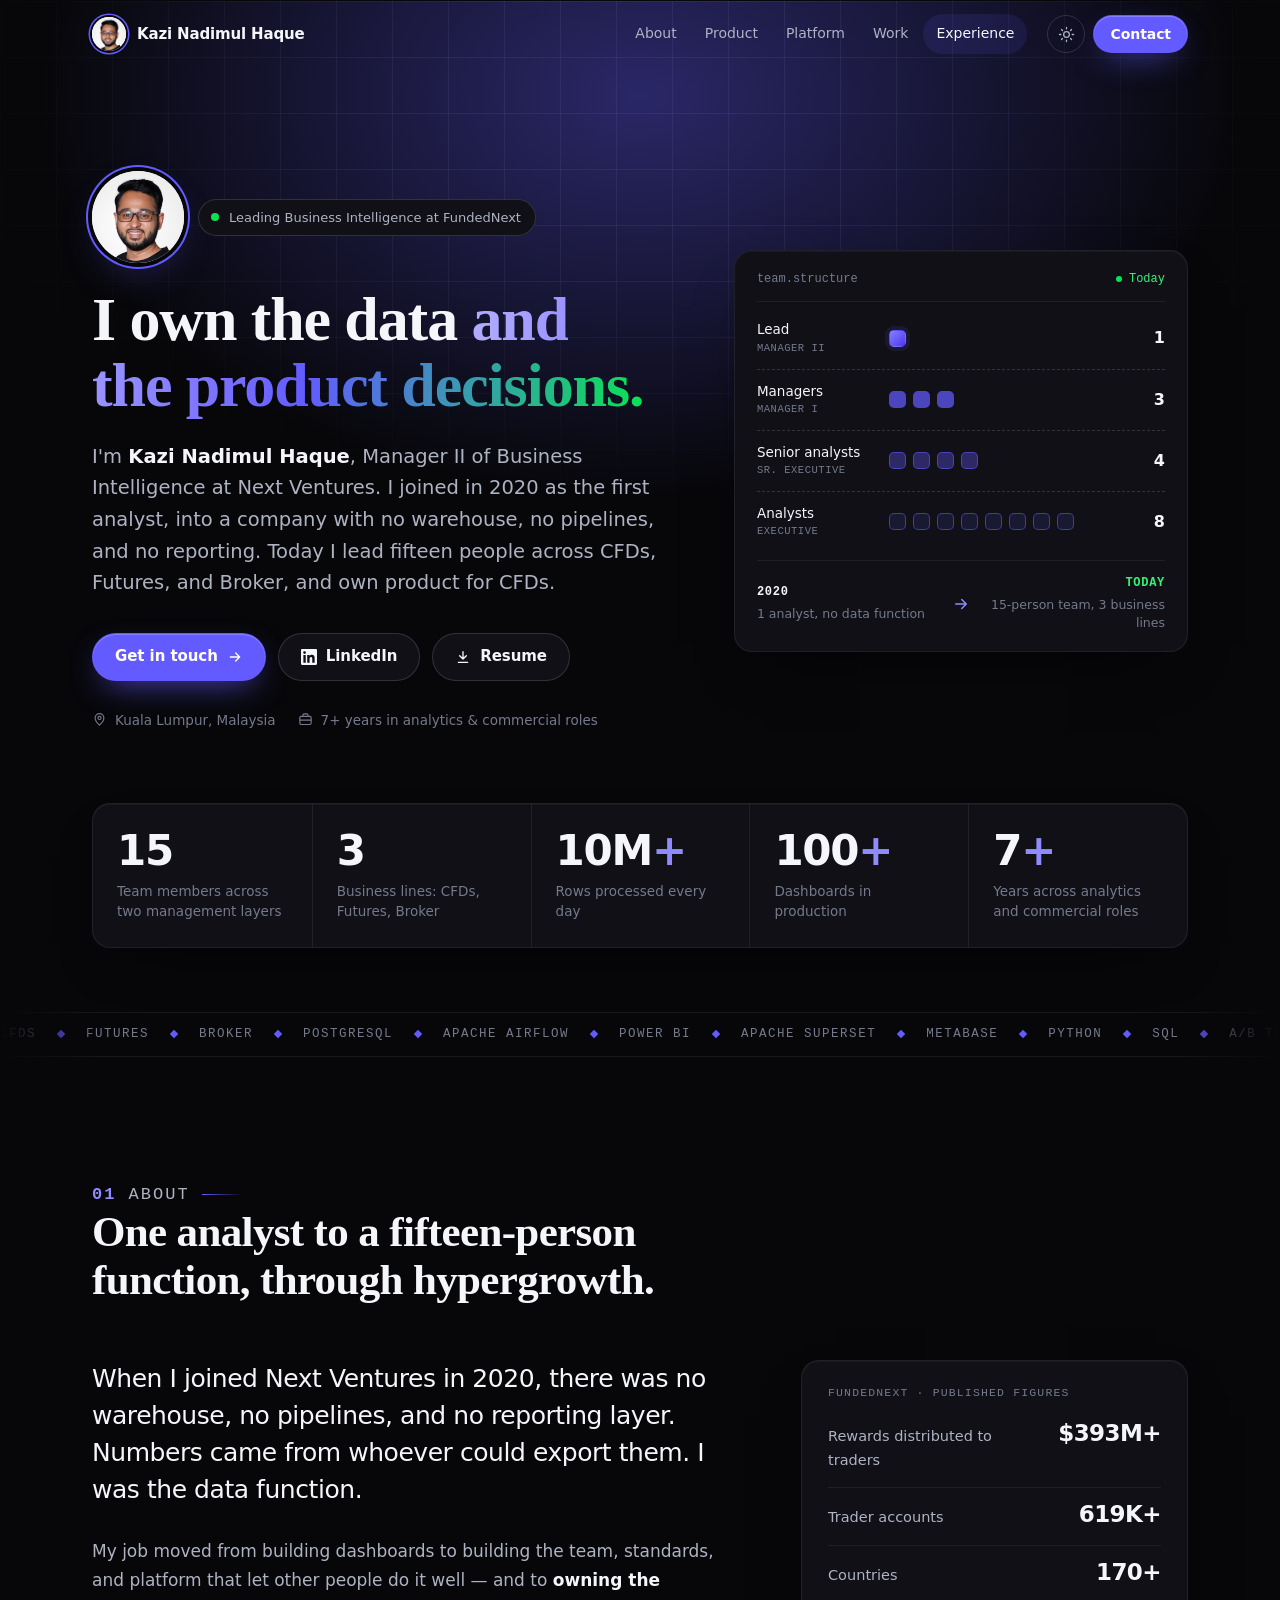
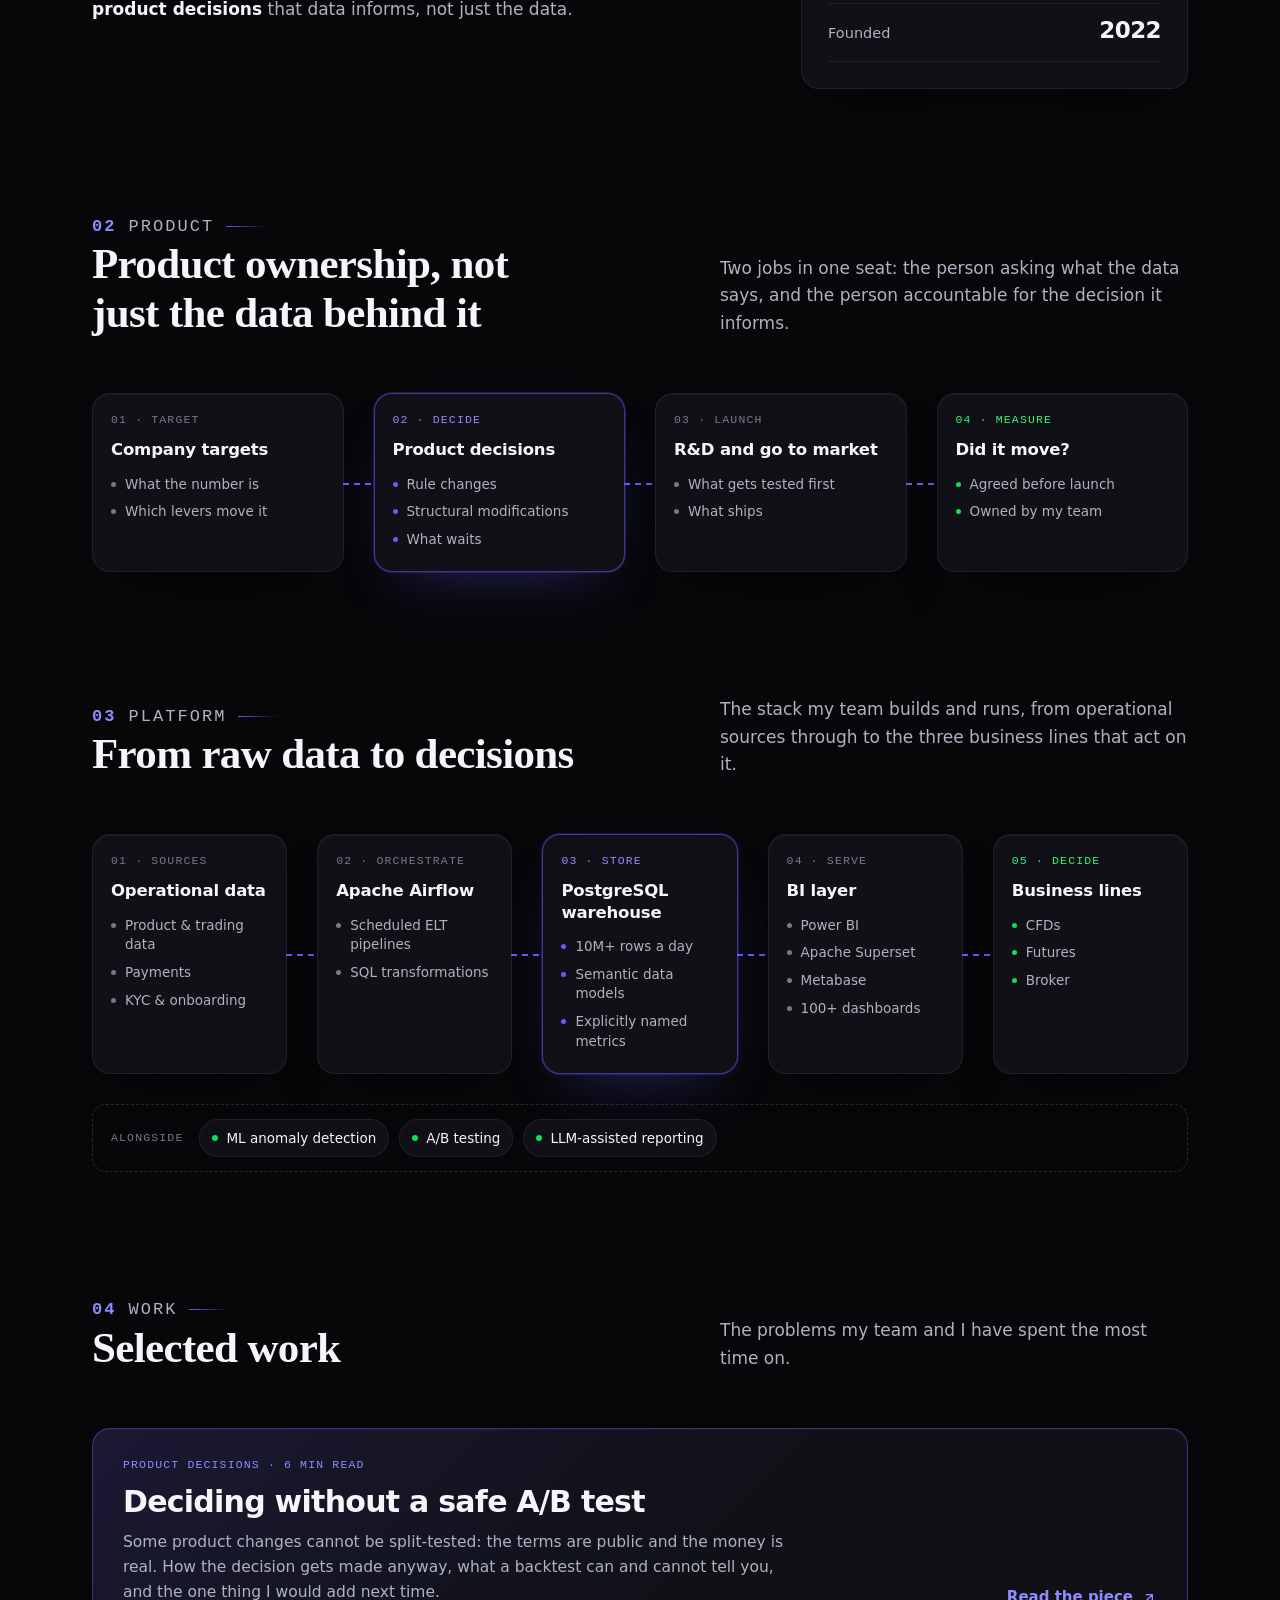
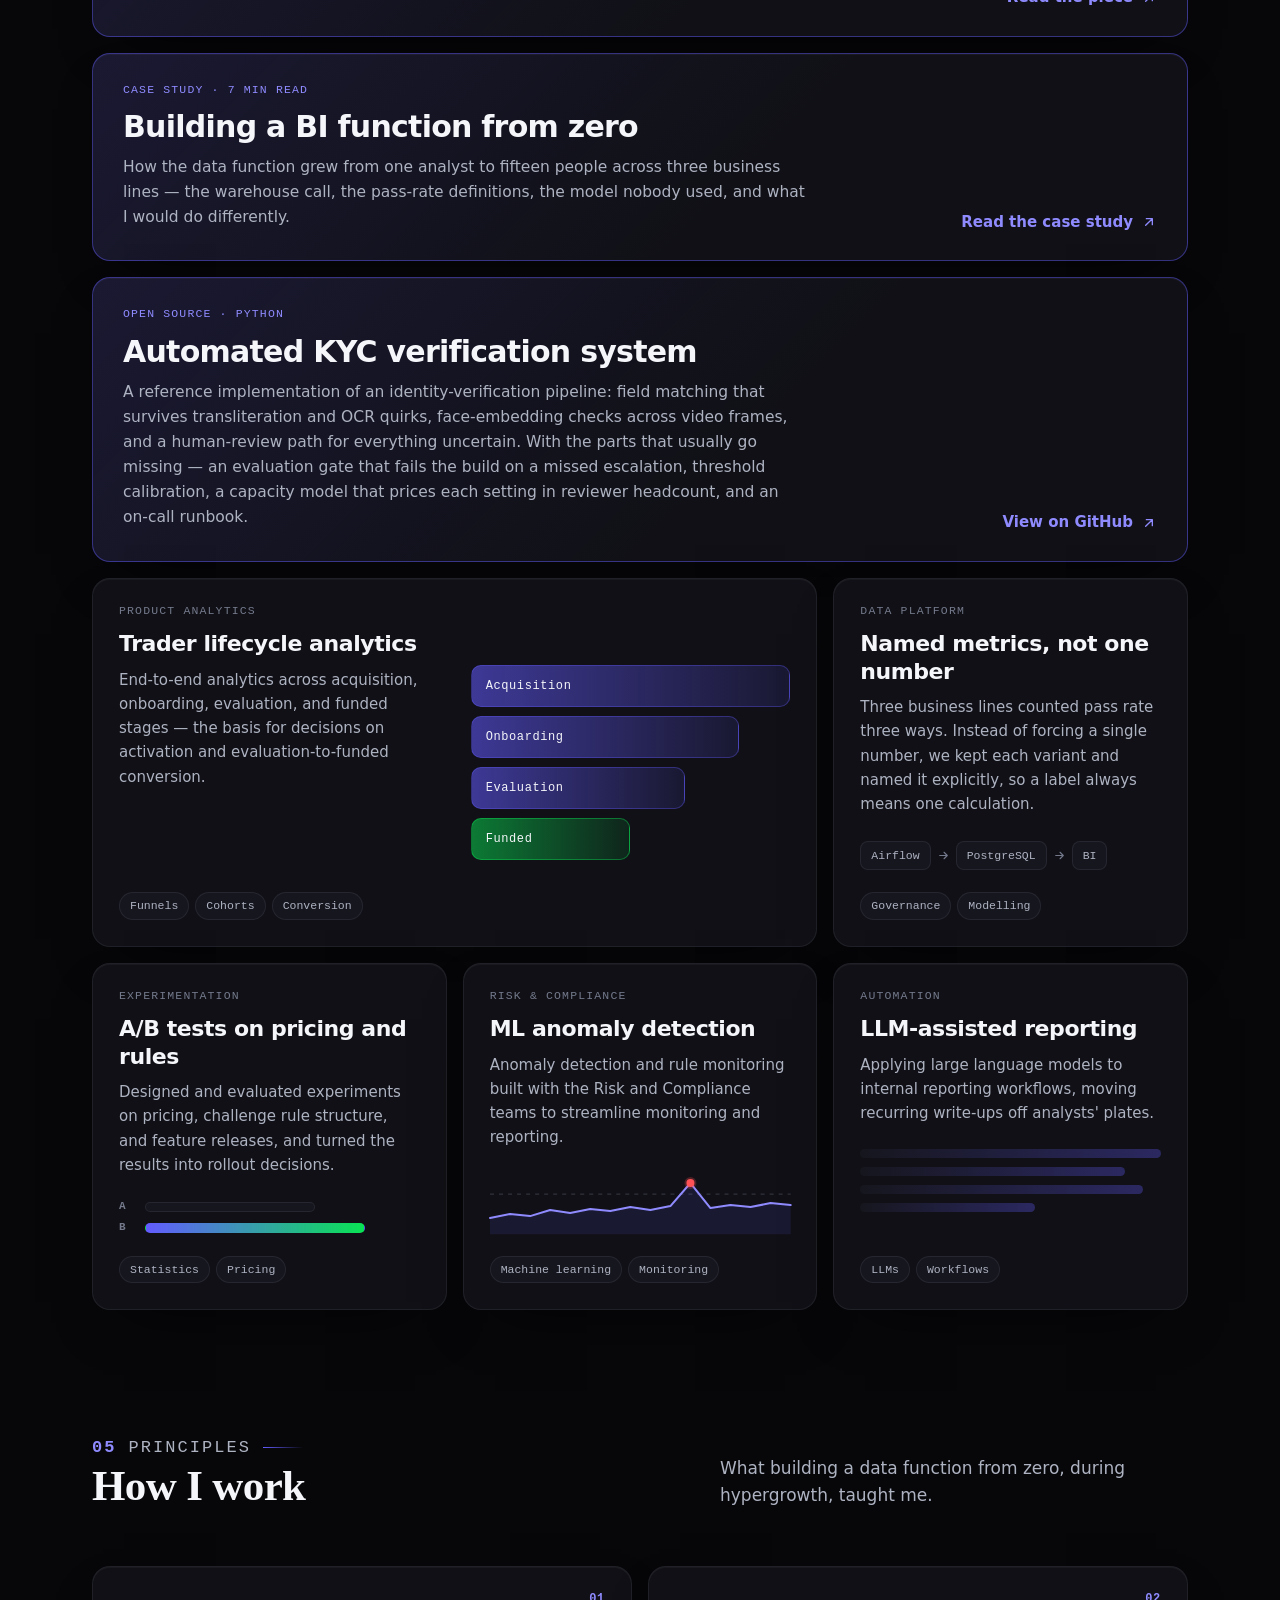
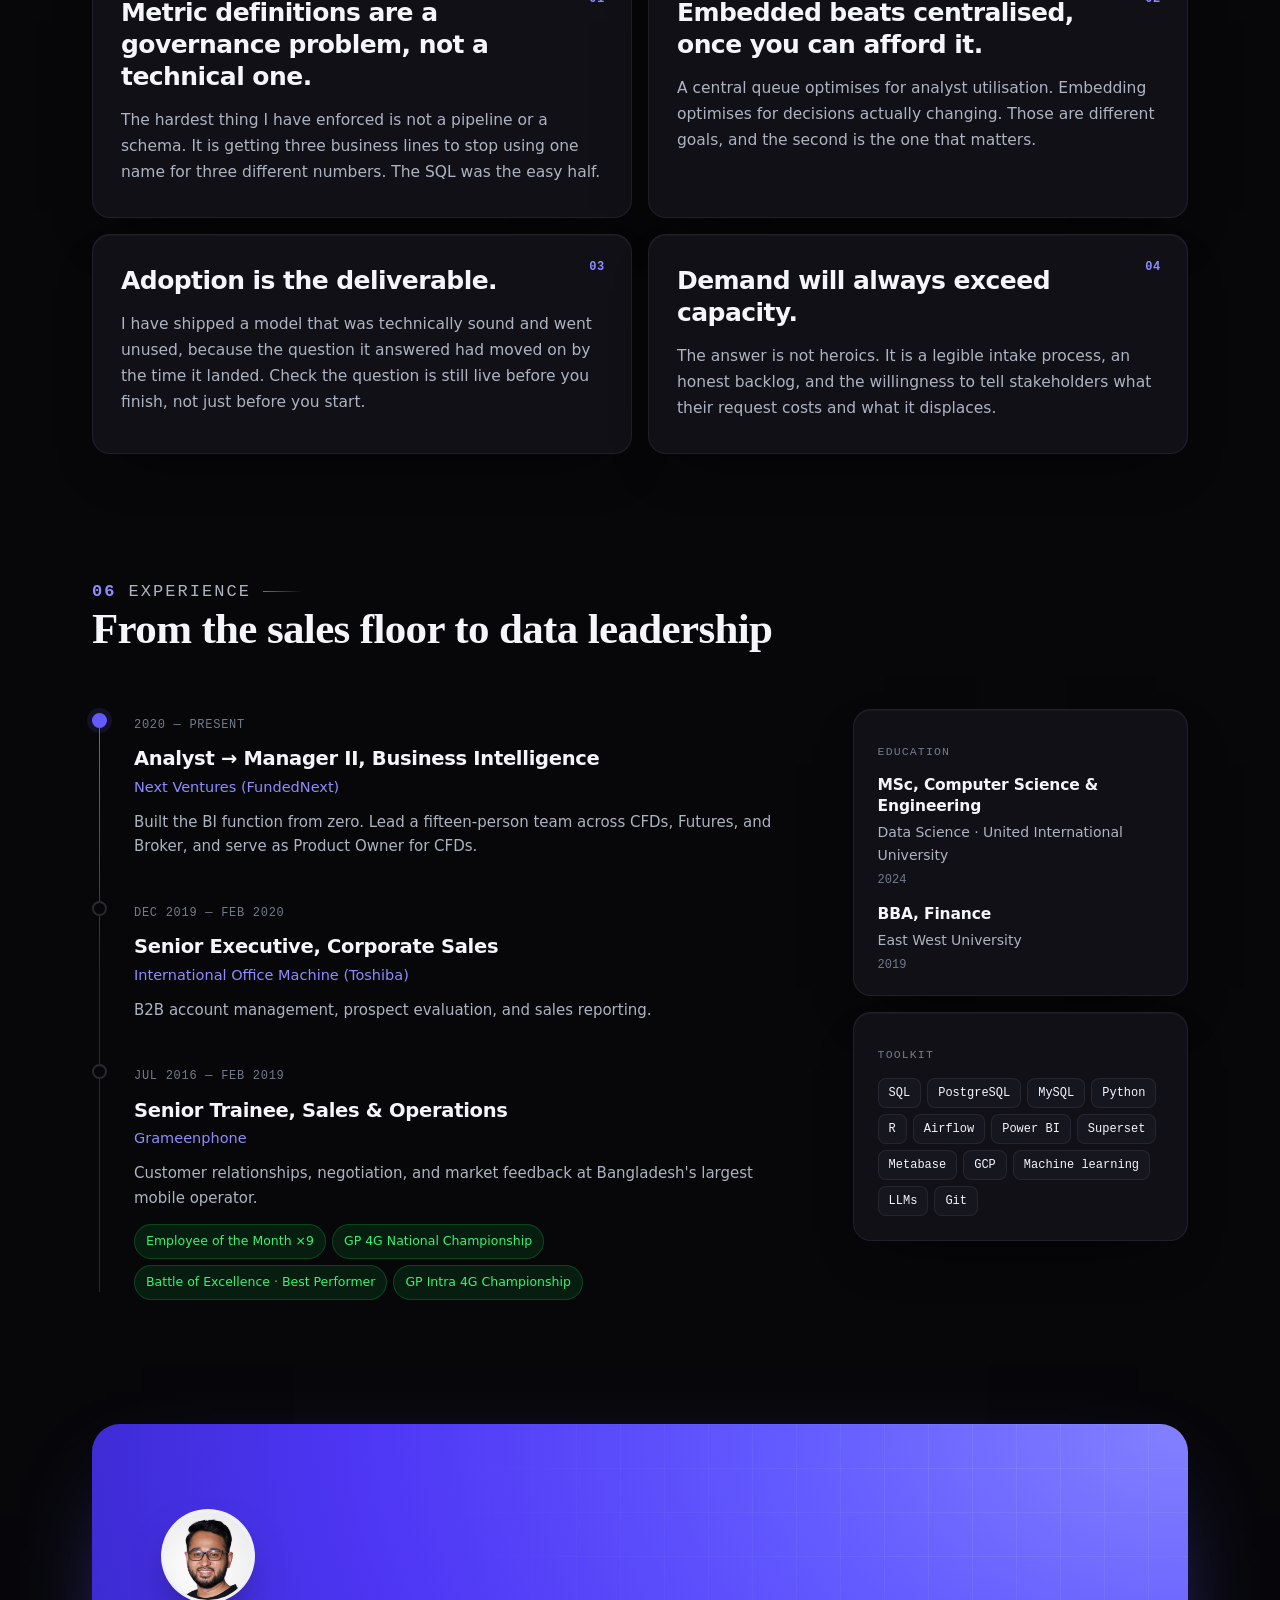
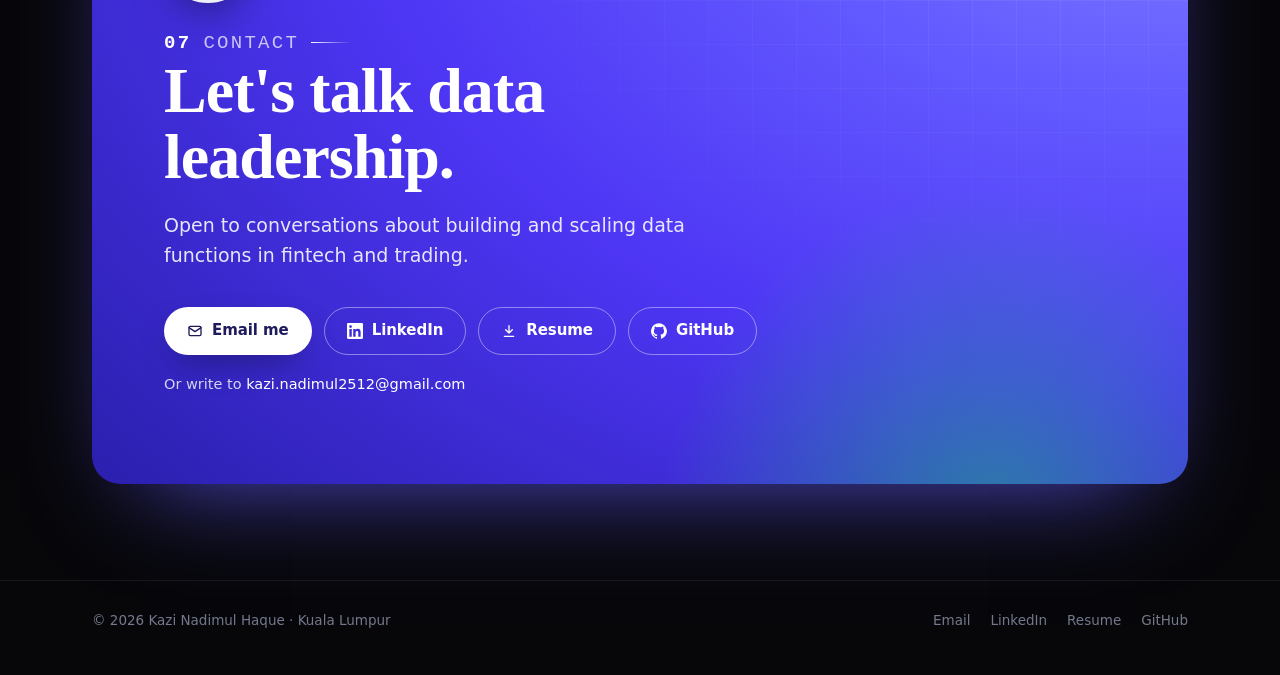
==== commit db75fed0: "Refresh FundedNext figures from source Automated weekly update. Values are read from the live metric" ====
--- a/index.html
+++ b/index.html
@@ -155,8 +155,8 @@
         <aside class="card context spot reveal" data-d="2" aria-labelledby="ctx-h">
           <h3 class="k" id="ctx-h">FundedNext · published figures</h3>
           <dl>
-            <div class="row"><dt>Rewards distributed to traders</dt><dd data-figure="rewards_musd">$389M+</dd></div>
-            <div class="row"><dt>Trader accounts</dt><dd data-figure="accounts_k">606K+</dd></div>
+            <div class="row"><dt>Rewards distributed to traders</dt><dd data-figure="rewards_musd">$393M+</dd></div>
+            <div class="row"><dt>Trader accounts</dt><dd data-figure="accounts_k">619K+</dd></div>
             <div class="row"><dt>Countries</dt><dd data-figure="countries">170+</dd></div>
             <div class="row"><dt>Founded</dt><dd>2022</dd></div>
           </dl>
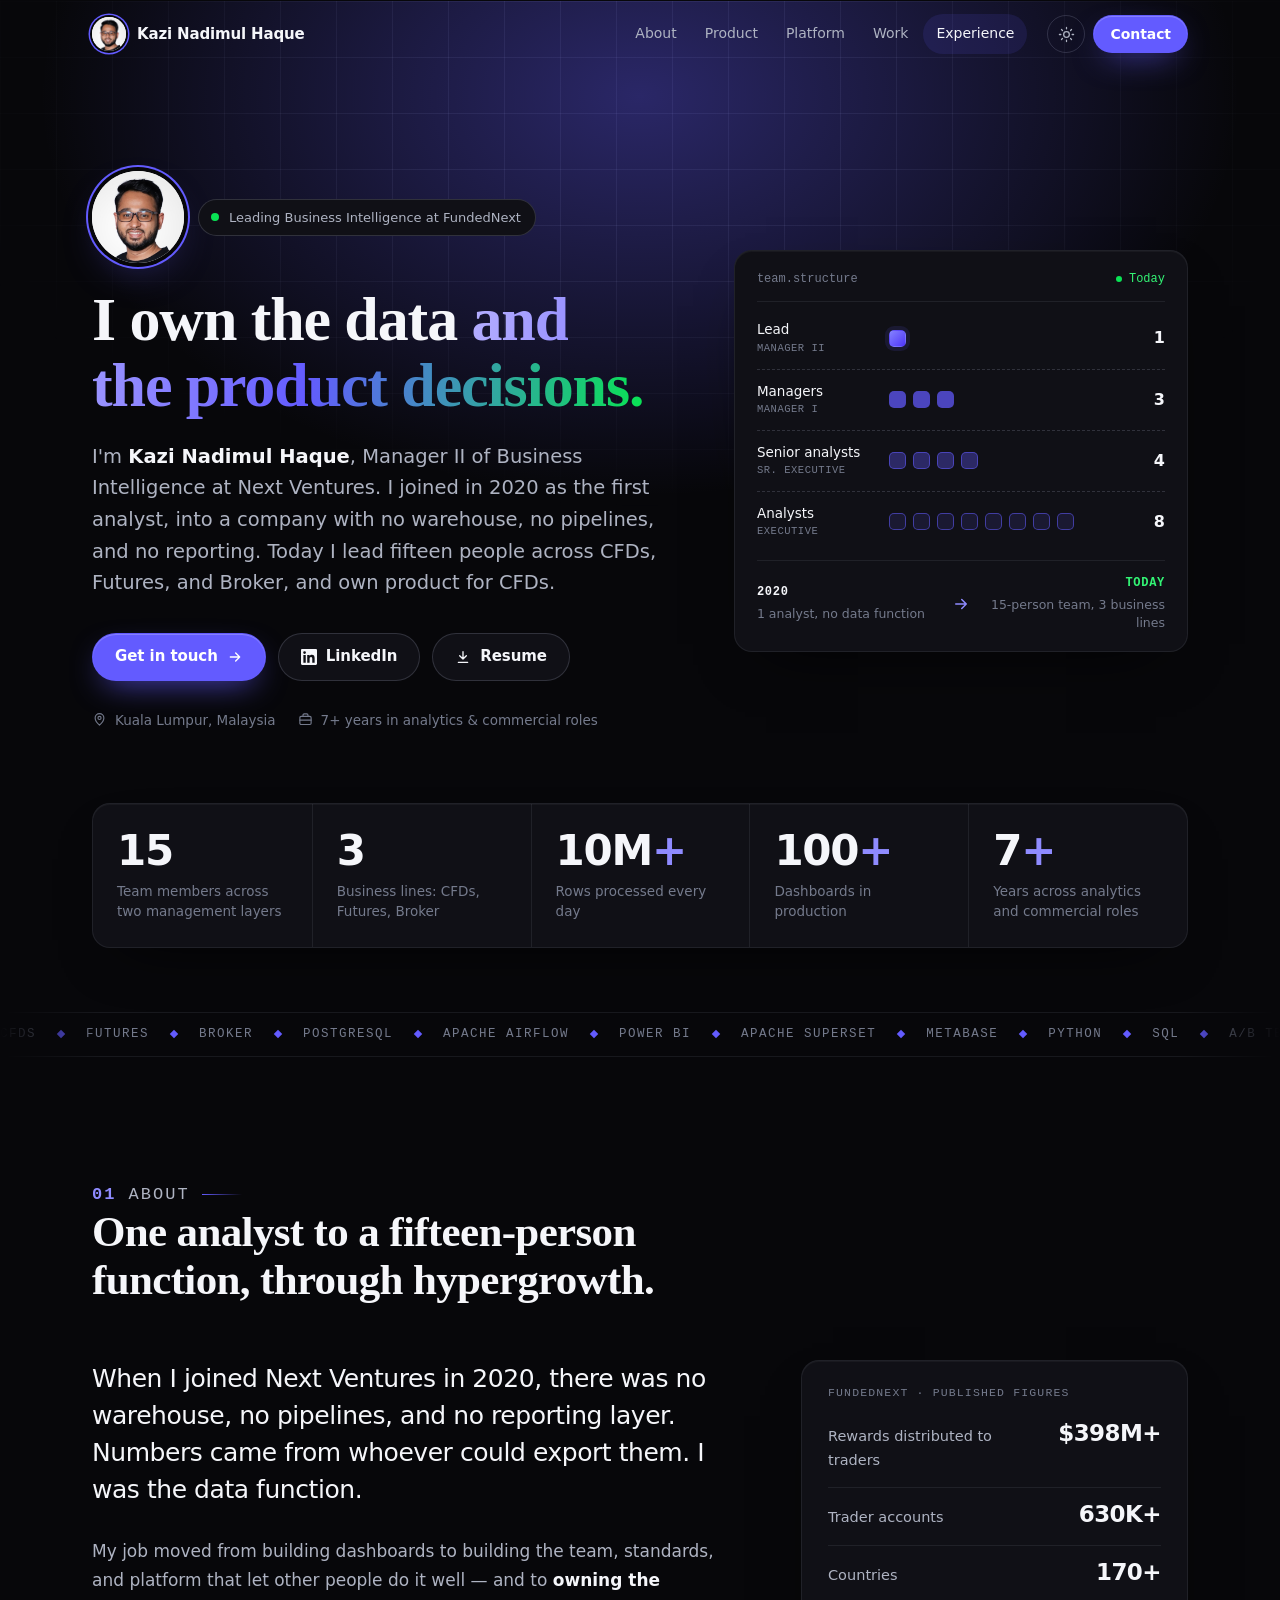
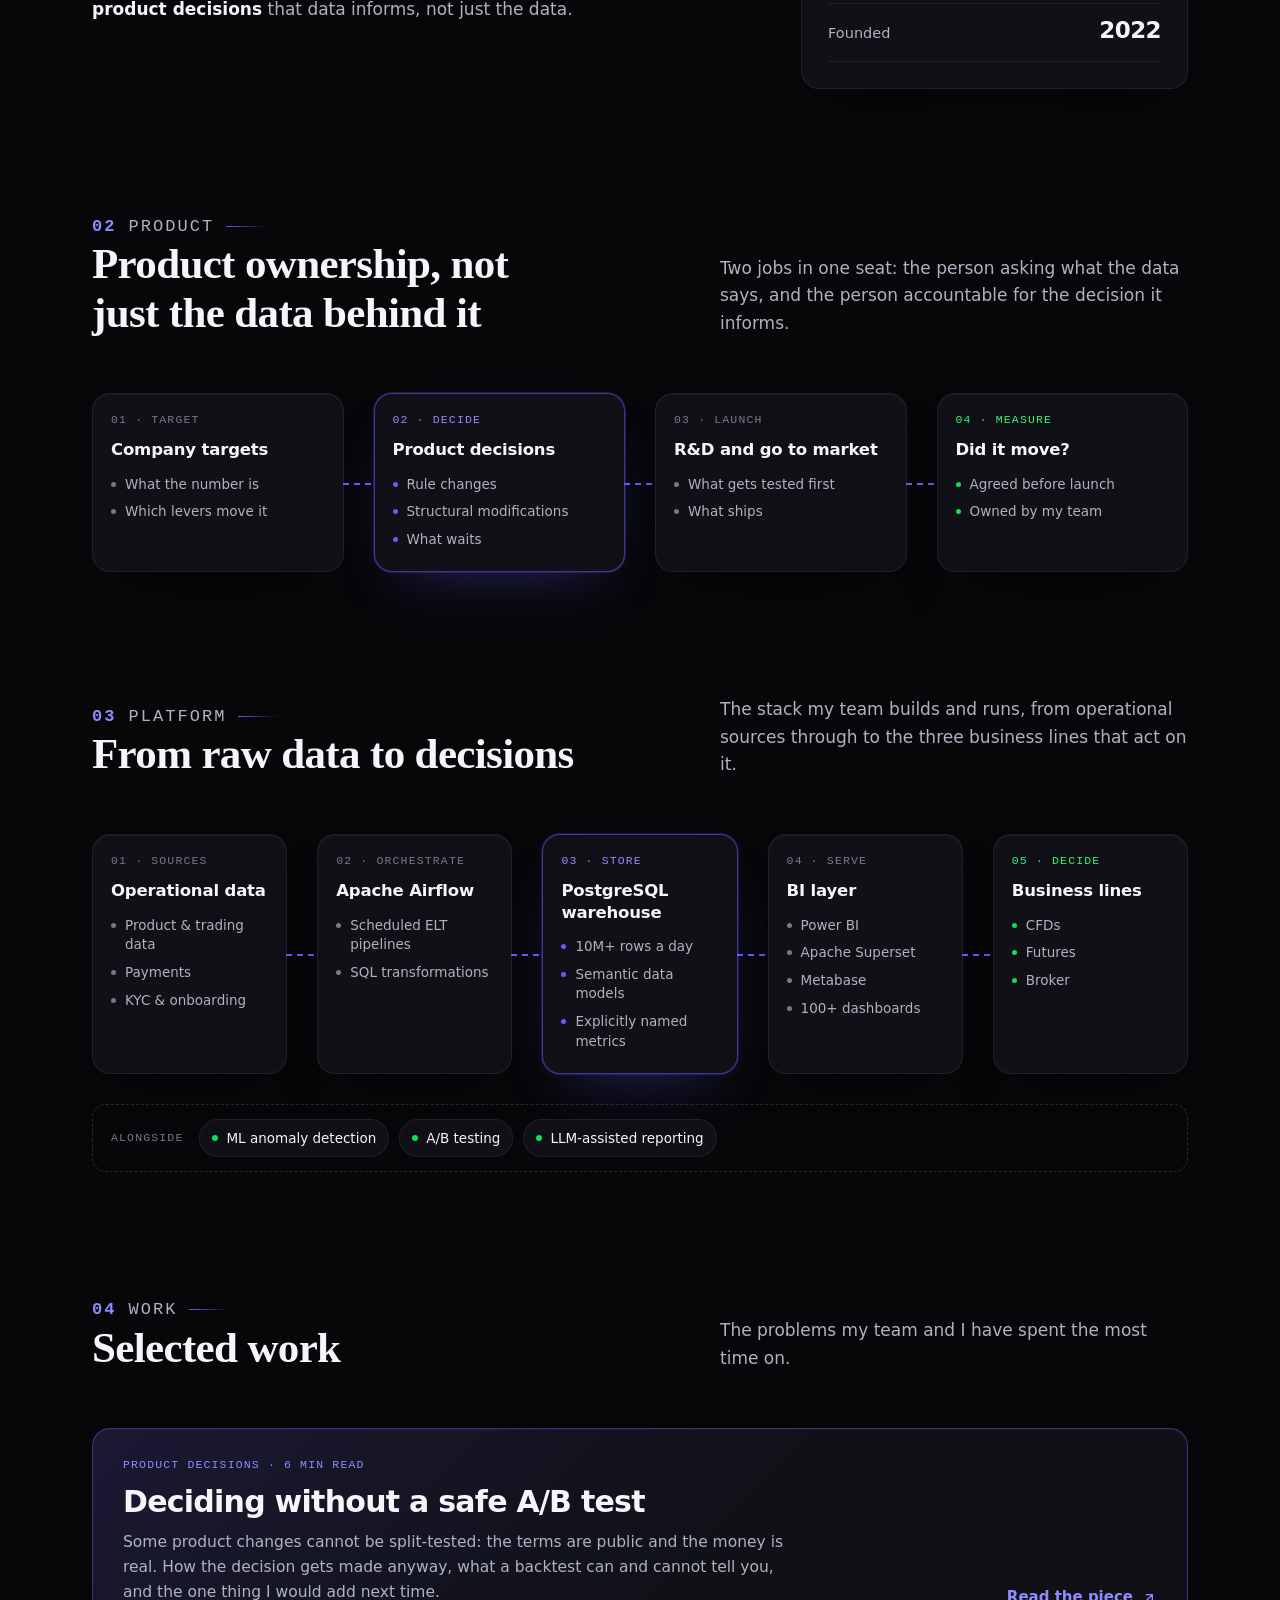
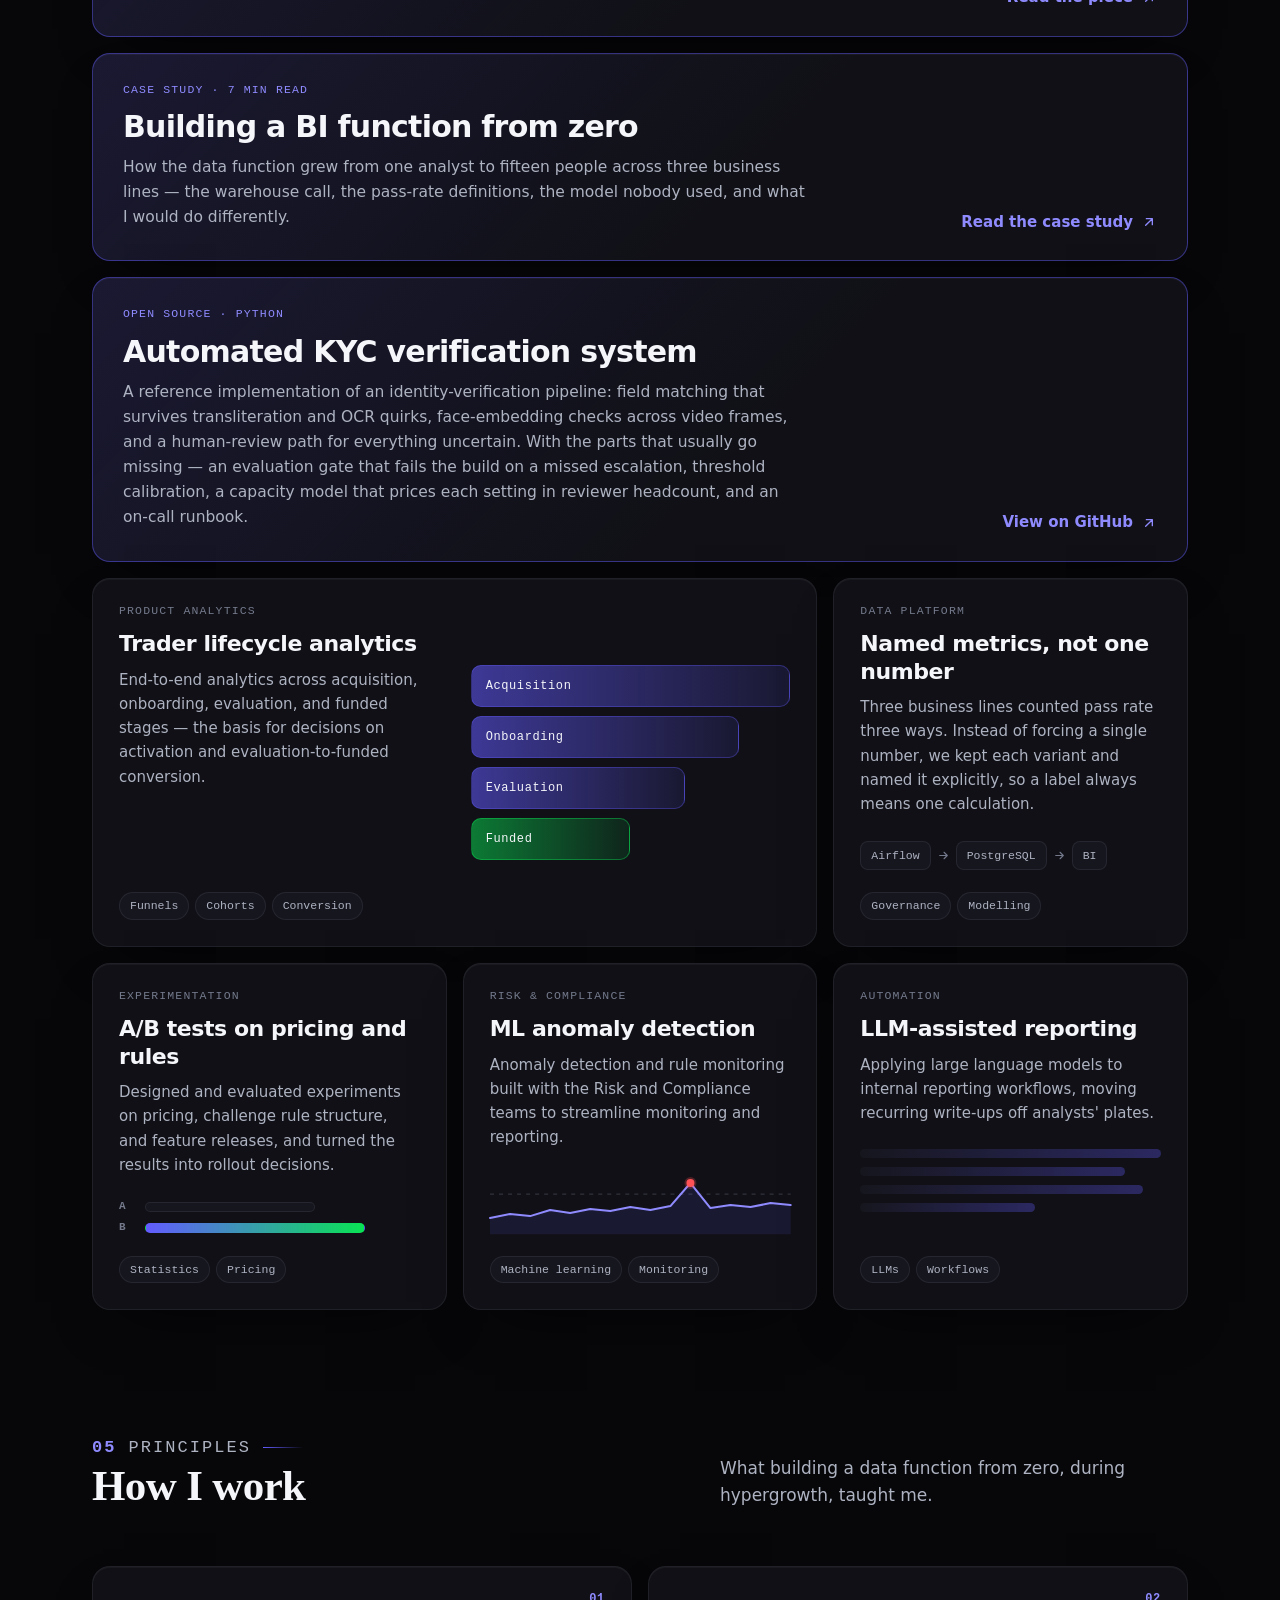
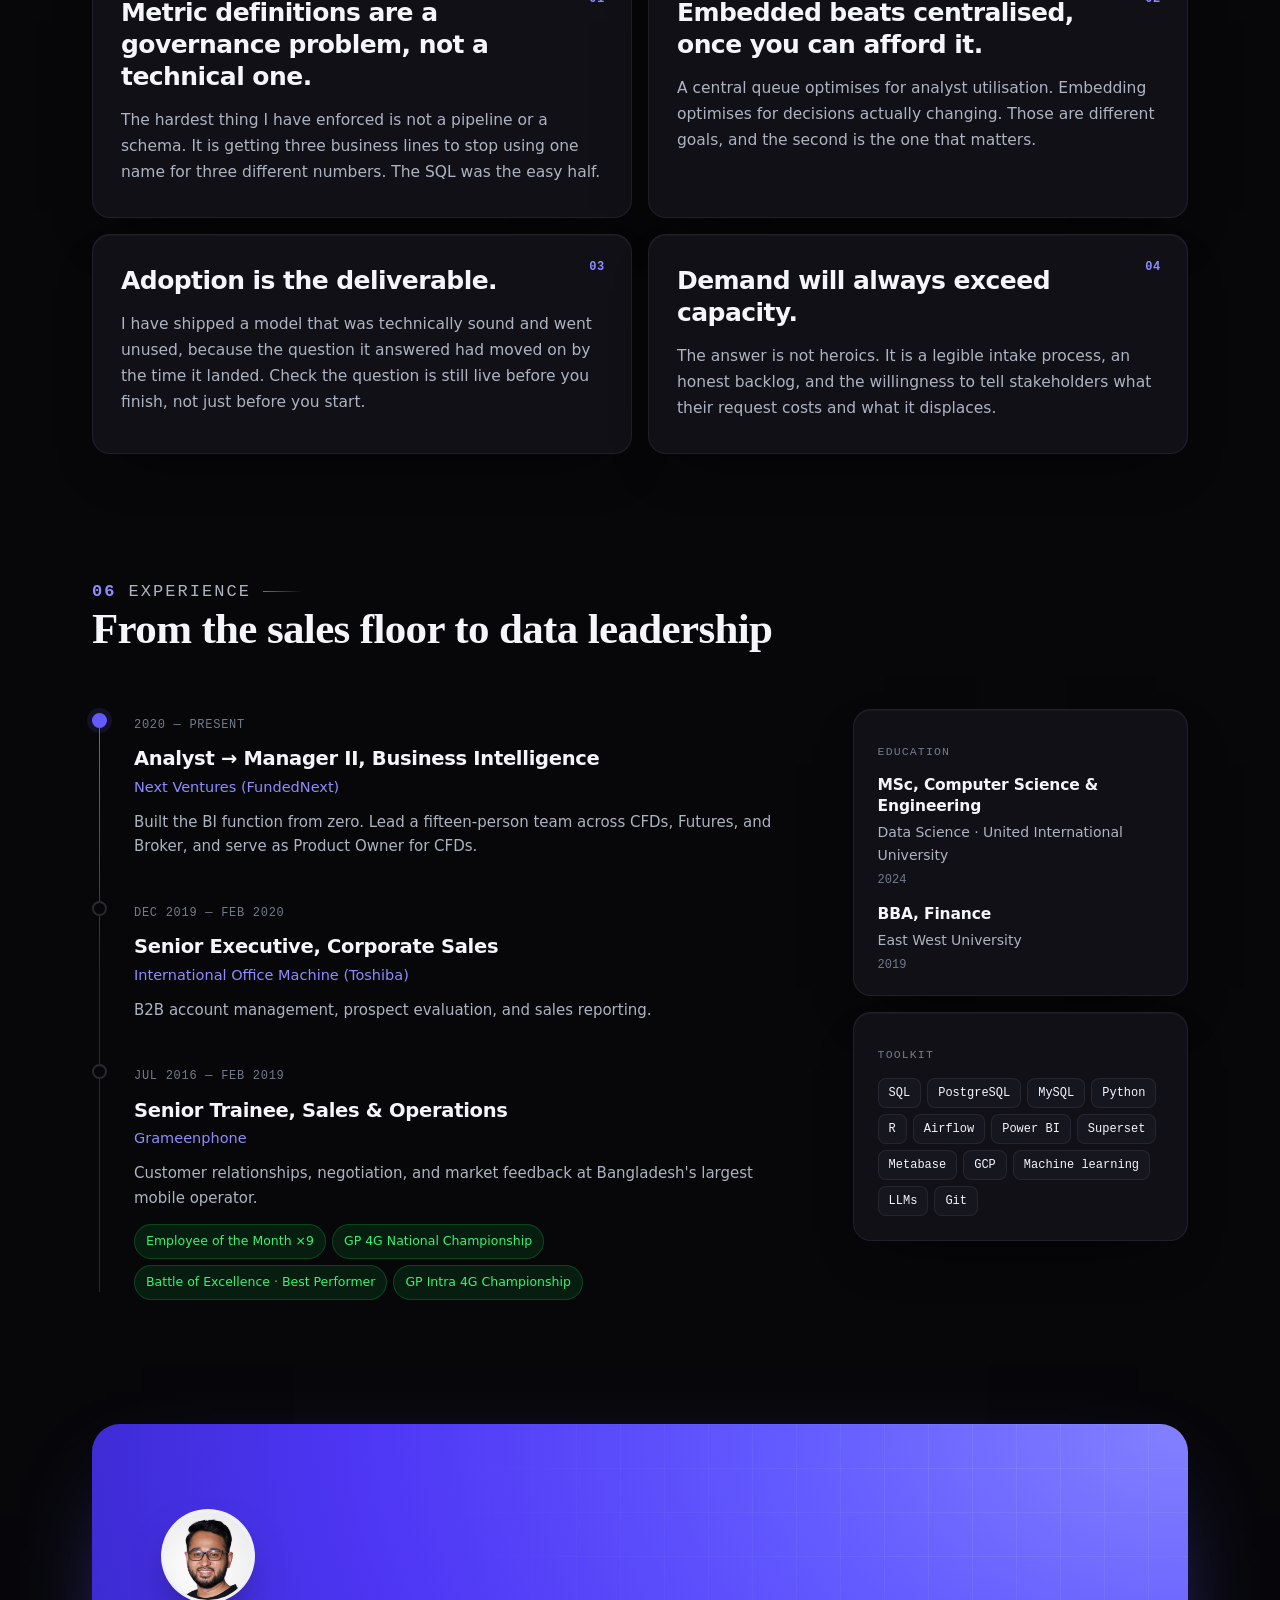
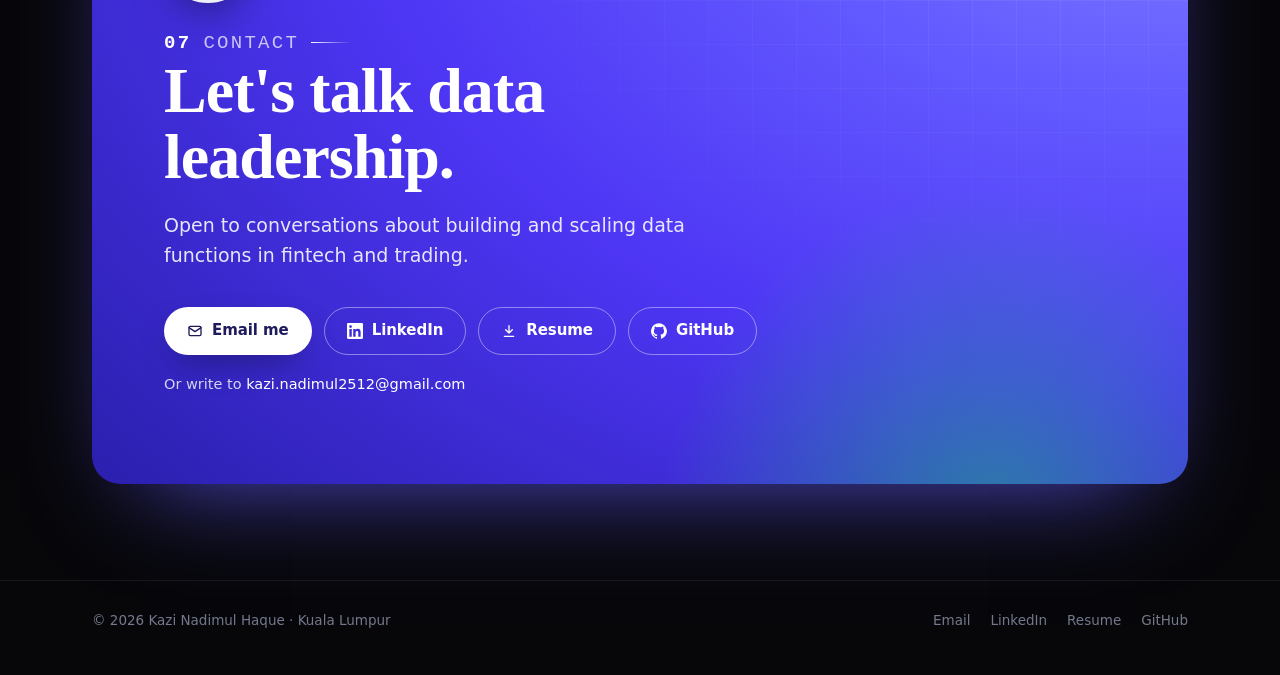
==== commit 6ed606e9: "Refresh FundedNext figures from source Automated weekly update. Values are read from the live metric" ====
--- a/index.html
+++ b/index.html
@@ -155,8 +155,8 @@
         <aside class="card context spot reveal" data-d="2" aria-labelledby="ctx-h">
           <h3 class="k" id="ctx-h">FundedNext · published figures</h3>
           <dl>
-            <div class="row"><dt>Rewards distributed to traders</dt><dd data-figure="rewards_musd">$393M+</dd></div>
-            <div class="row"><dt>Trader accounts</dt><dd data-figure="accounts_k">619K+</dd></div>
+            <div class="row"><dt>Rewards distributed to traders</dt><dd data-figure="rewards_musd">$398M+</dd></div>
+            <div class="row"><dt>Trader accounts</dt><dd data-figure="accounts_k">630K+</dd></div>
             <div class="row"><dt>Countries</dt><dd data-figure="countries">170+</dd></div>
             <div class="row"><dt>Founded</dt><dd>2022</dd></div>
           </dl>
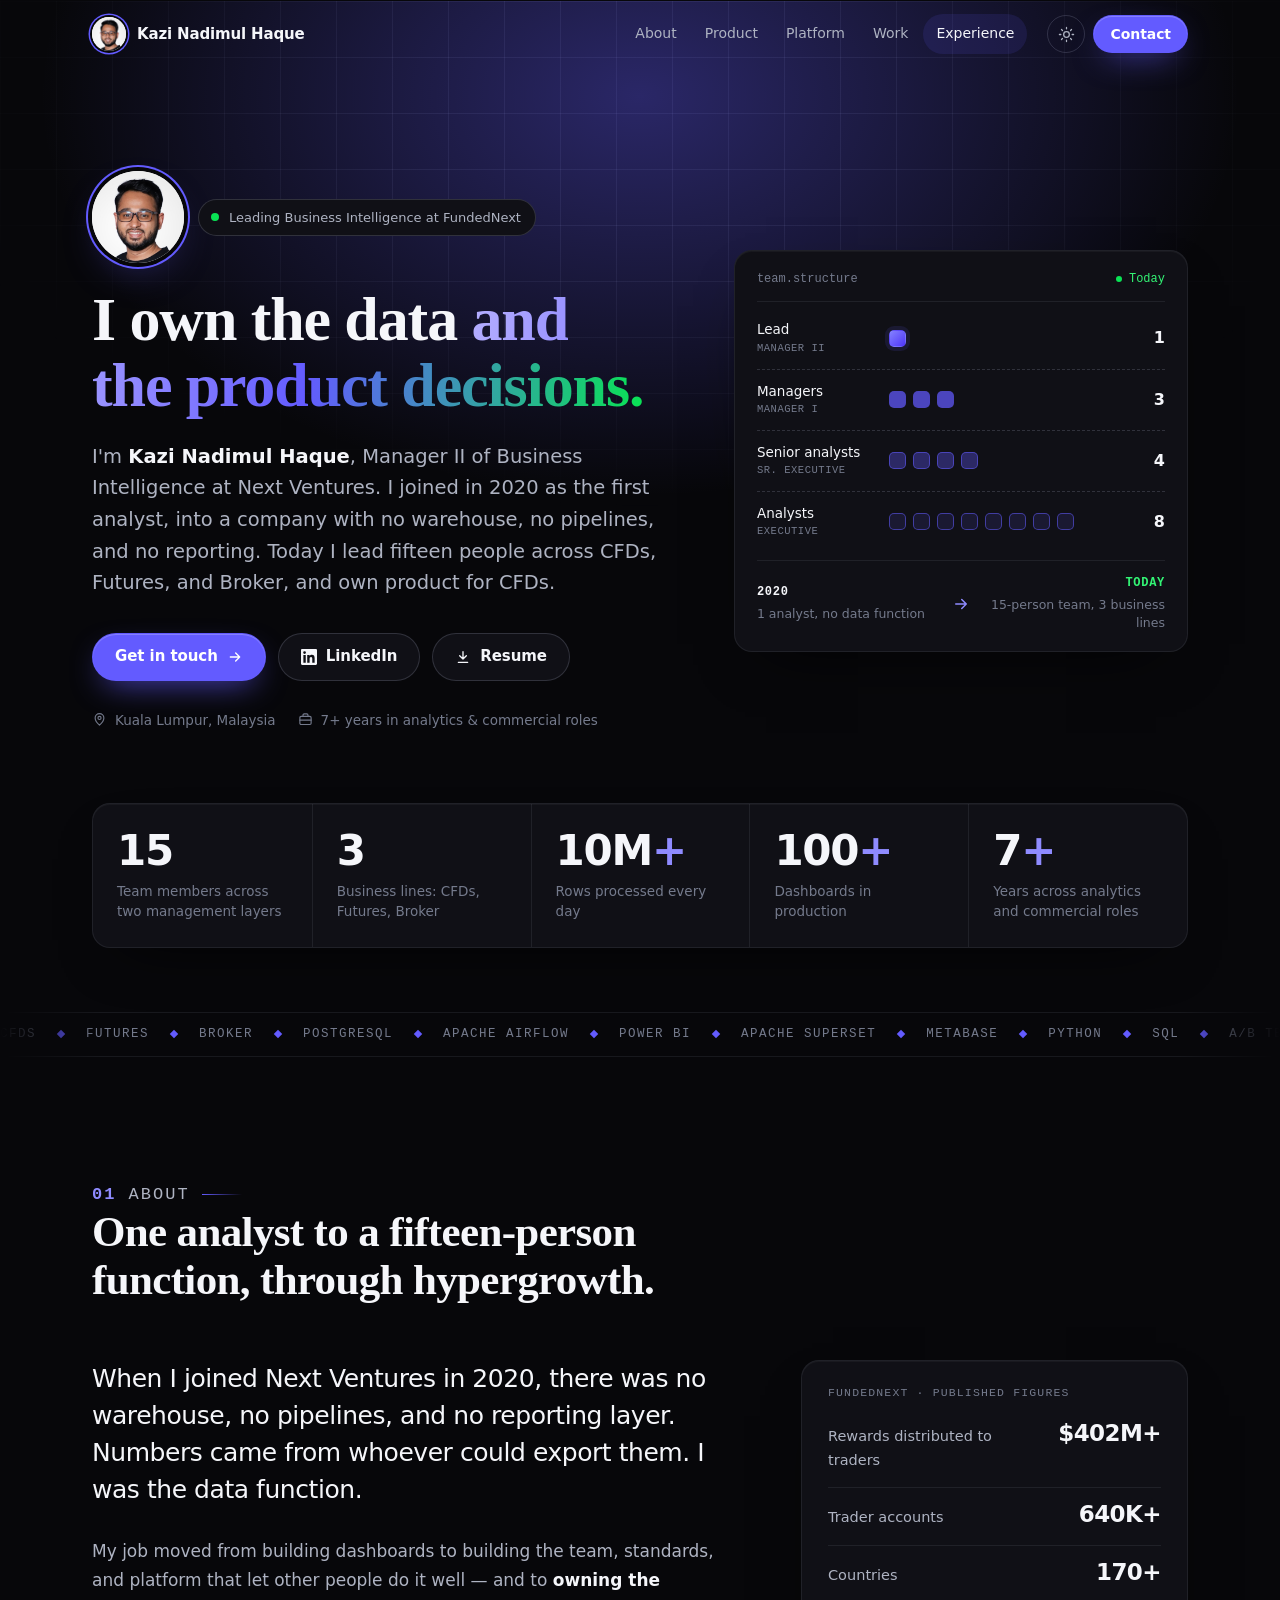
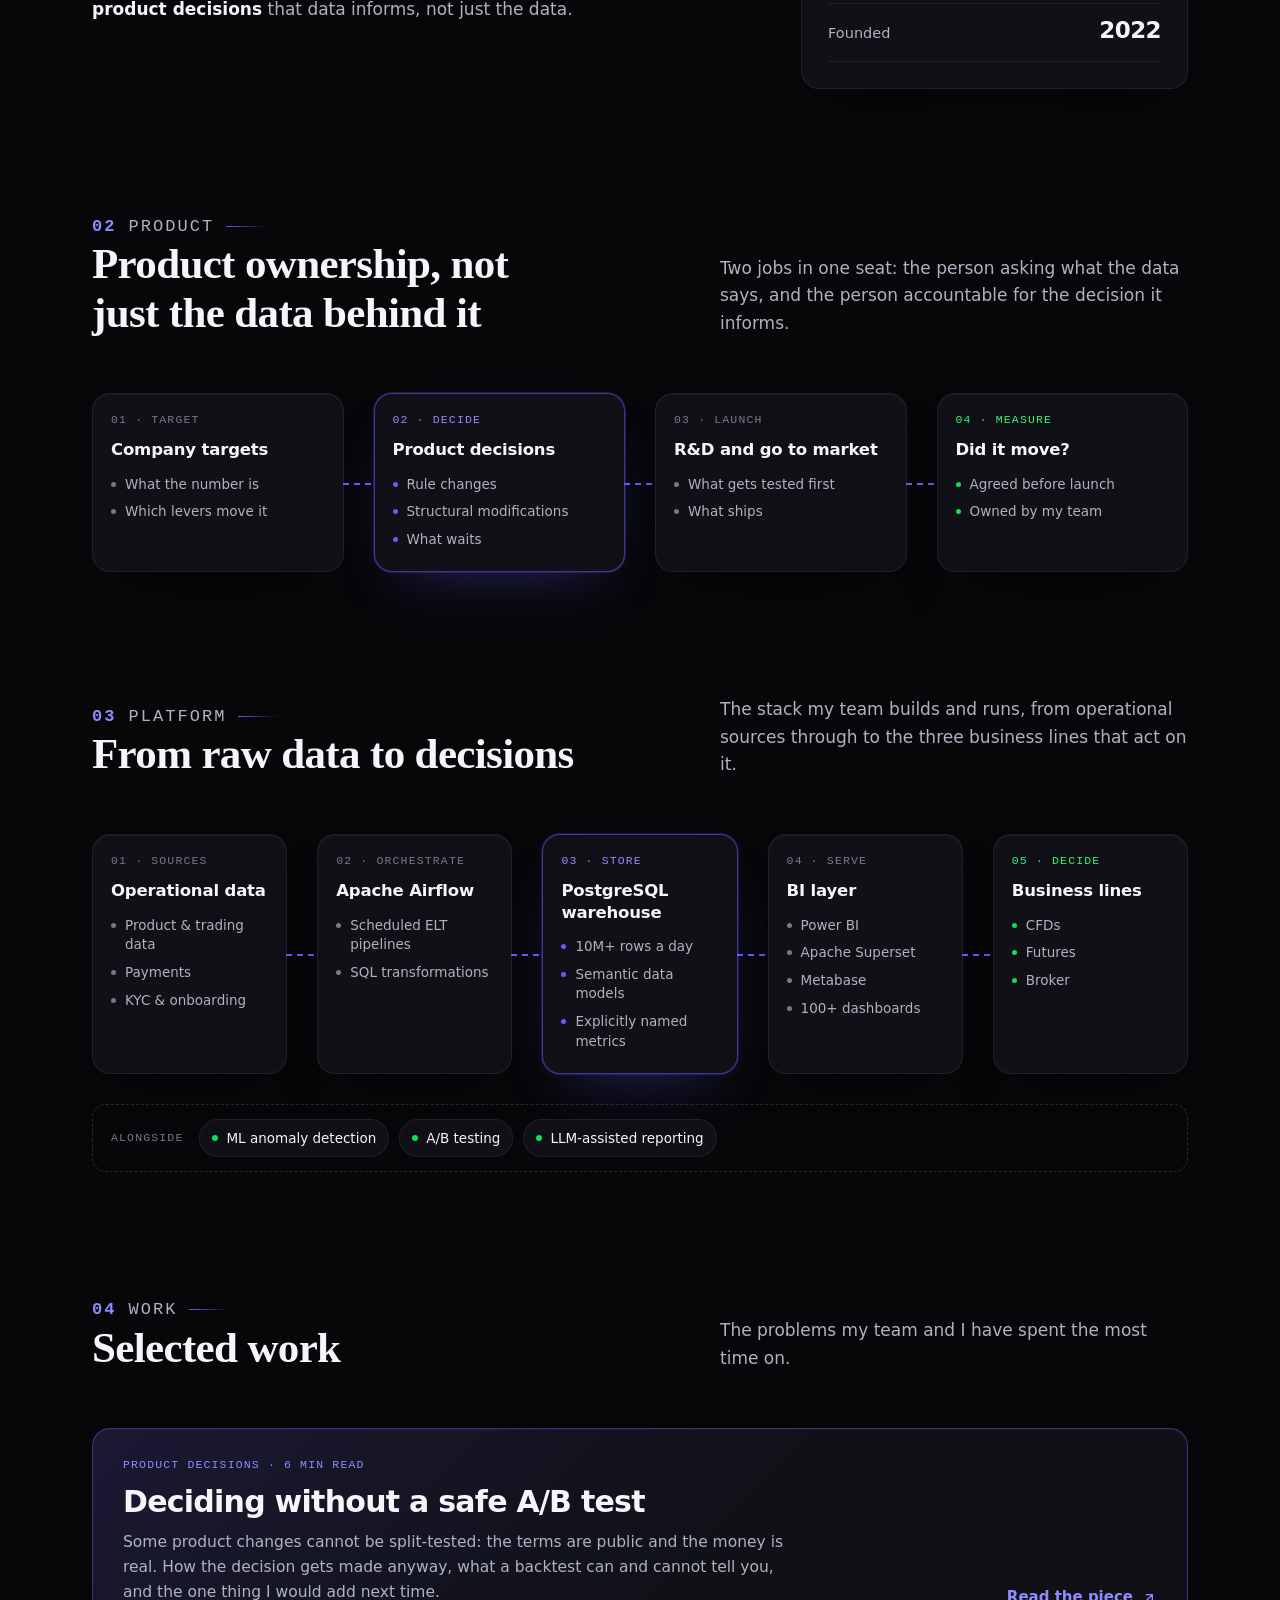
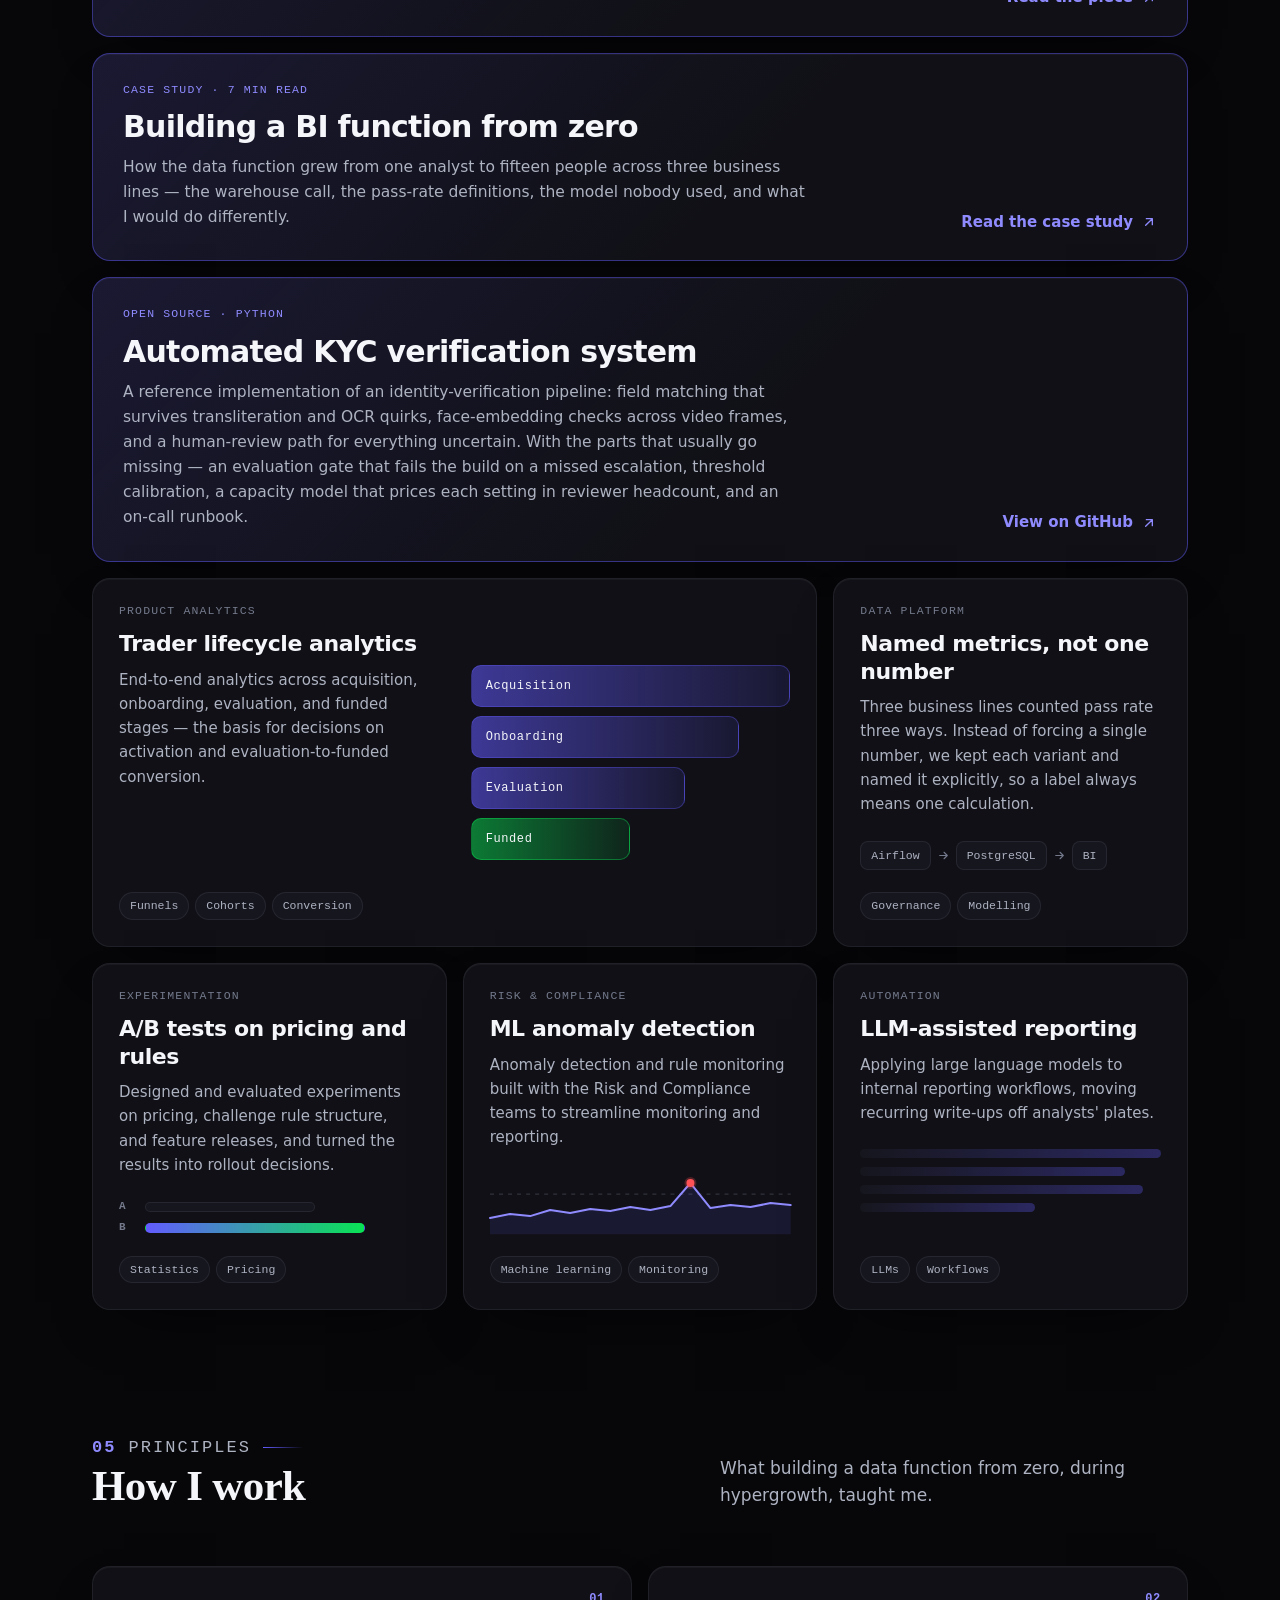
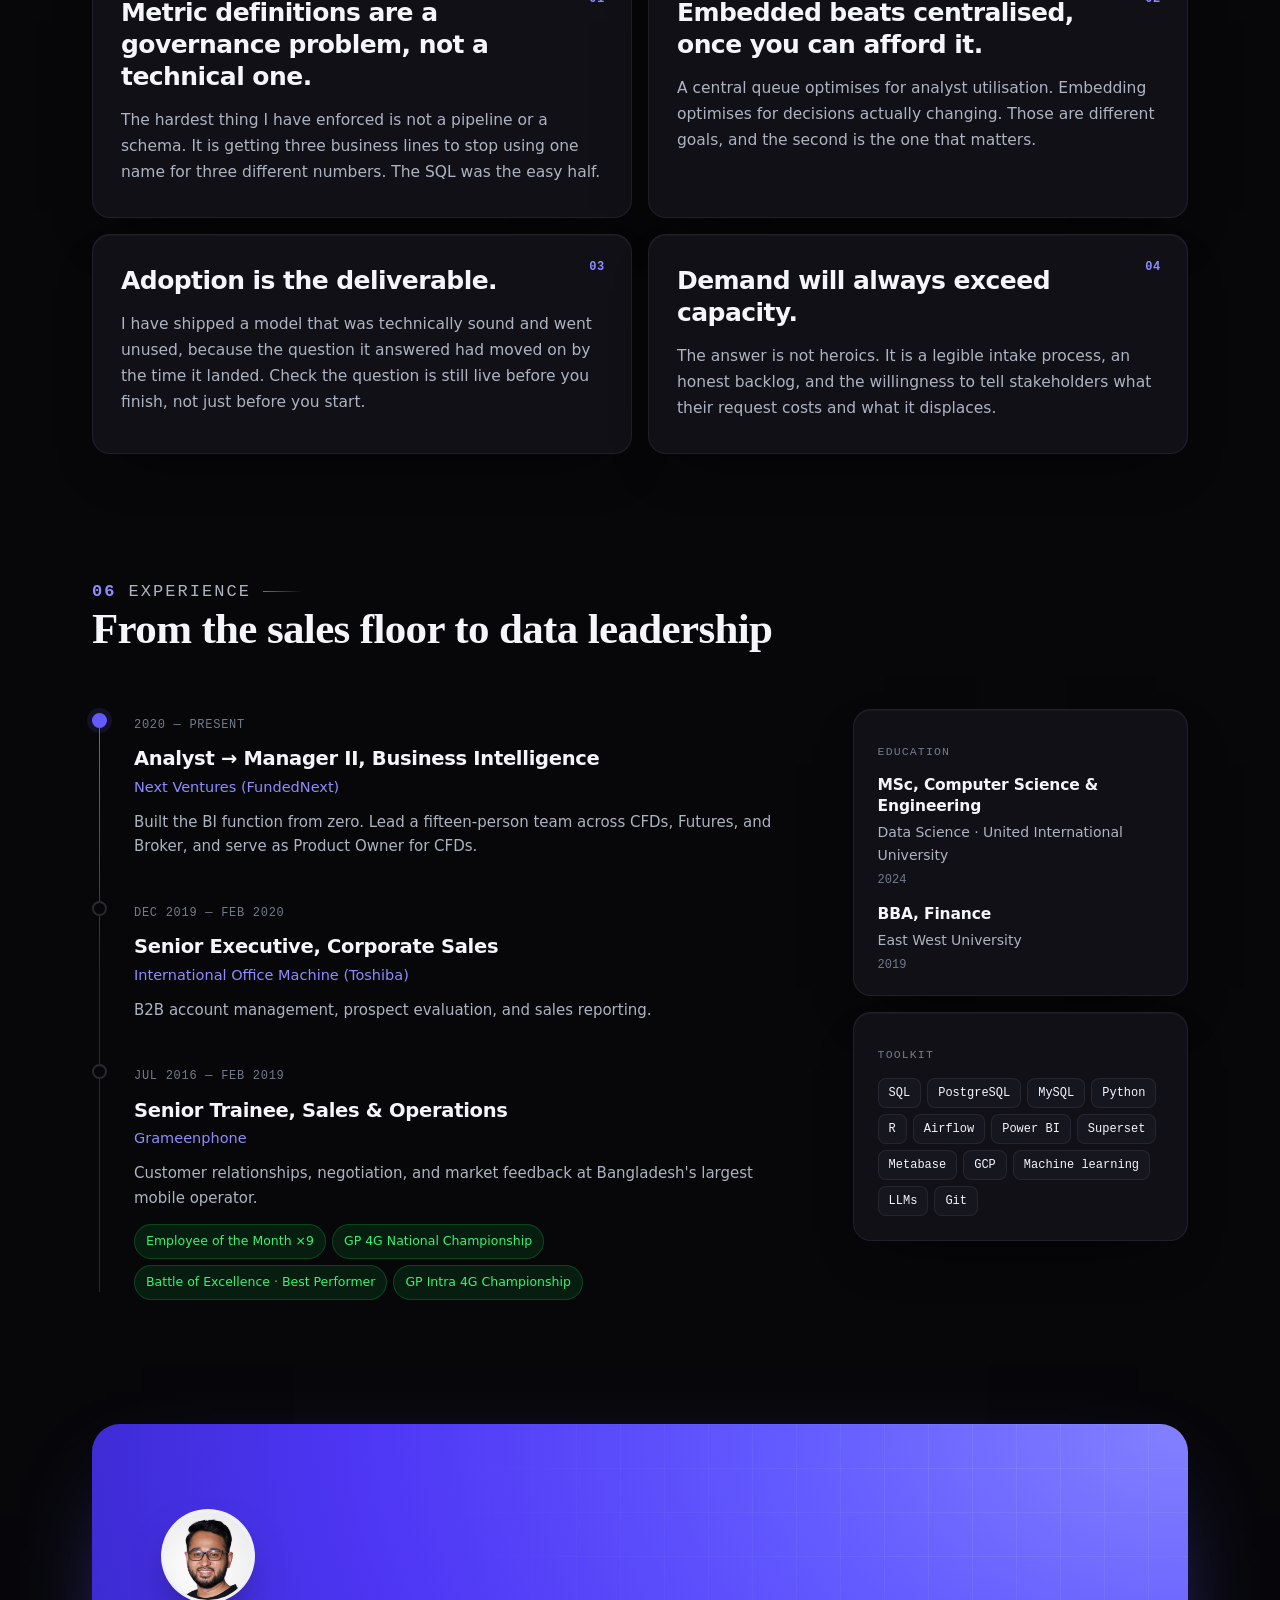
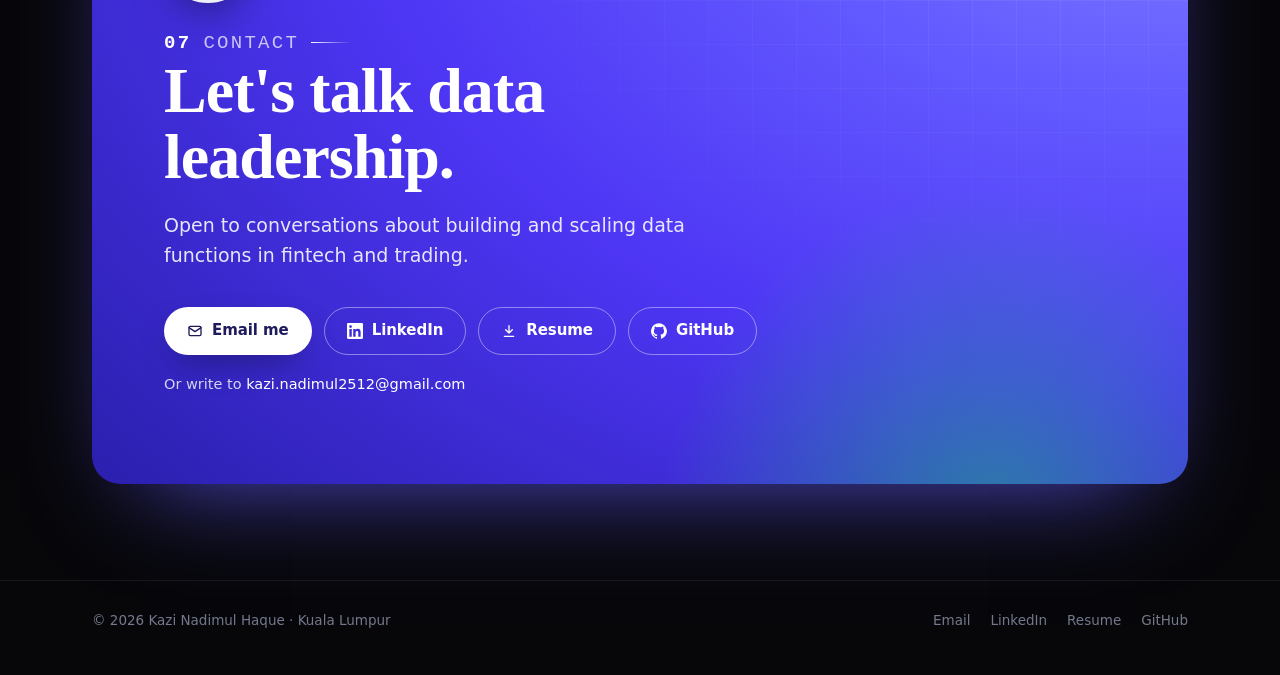
==== commit ed4afcc4: "Refresh FundedNext figures from source Automated weekly update. Values are read from the live metric" ====
--- a/index.html
+++ b/index.html
@@ -155,8 +155,8 @@
         <aside class="card context spot reveal" data-d="2" aria-labelledby="ctx-h">
           <h3 class="k" id="ctx-h">FundedNext · published figures</h3>
           <dl>
-            <div class="row"><dt>Rewards distributed to traders</dt><dd data-figure="rewards_musd">$398M+</dd></div>
-            <div class="row"><dt>Trader accounts</dt><dd data-figure="accounts_k">630K+</dd></div>
+            <div class="row"><dt>Rewards distributed to traders</dt><dd data-figure="rewards_musd">$402M+</dd></div>
+            <div class="row"><dt>Trader accounts</dt><dd data-figure="accounts_k">640K+</dd></div>
             <div class="row"><dt>Countries</dt><dd data-figure="countries">170+</dd></div>
             <div class="row"><dt>Founded</dt><dd>2022</dd></div>
           </dl>
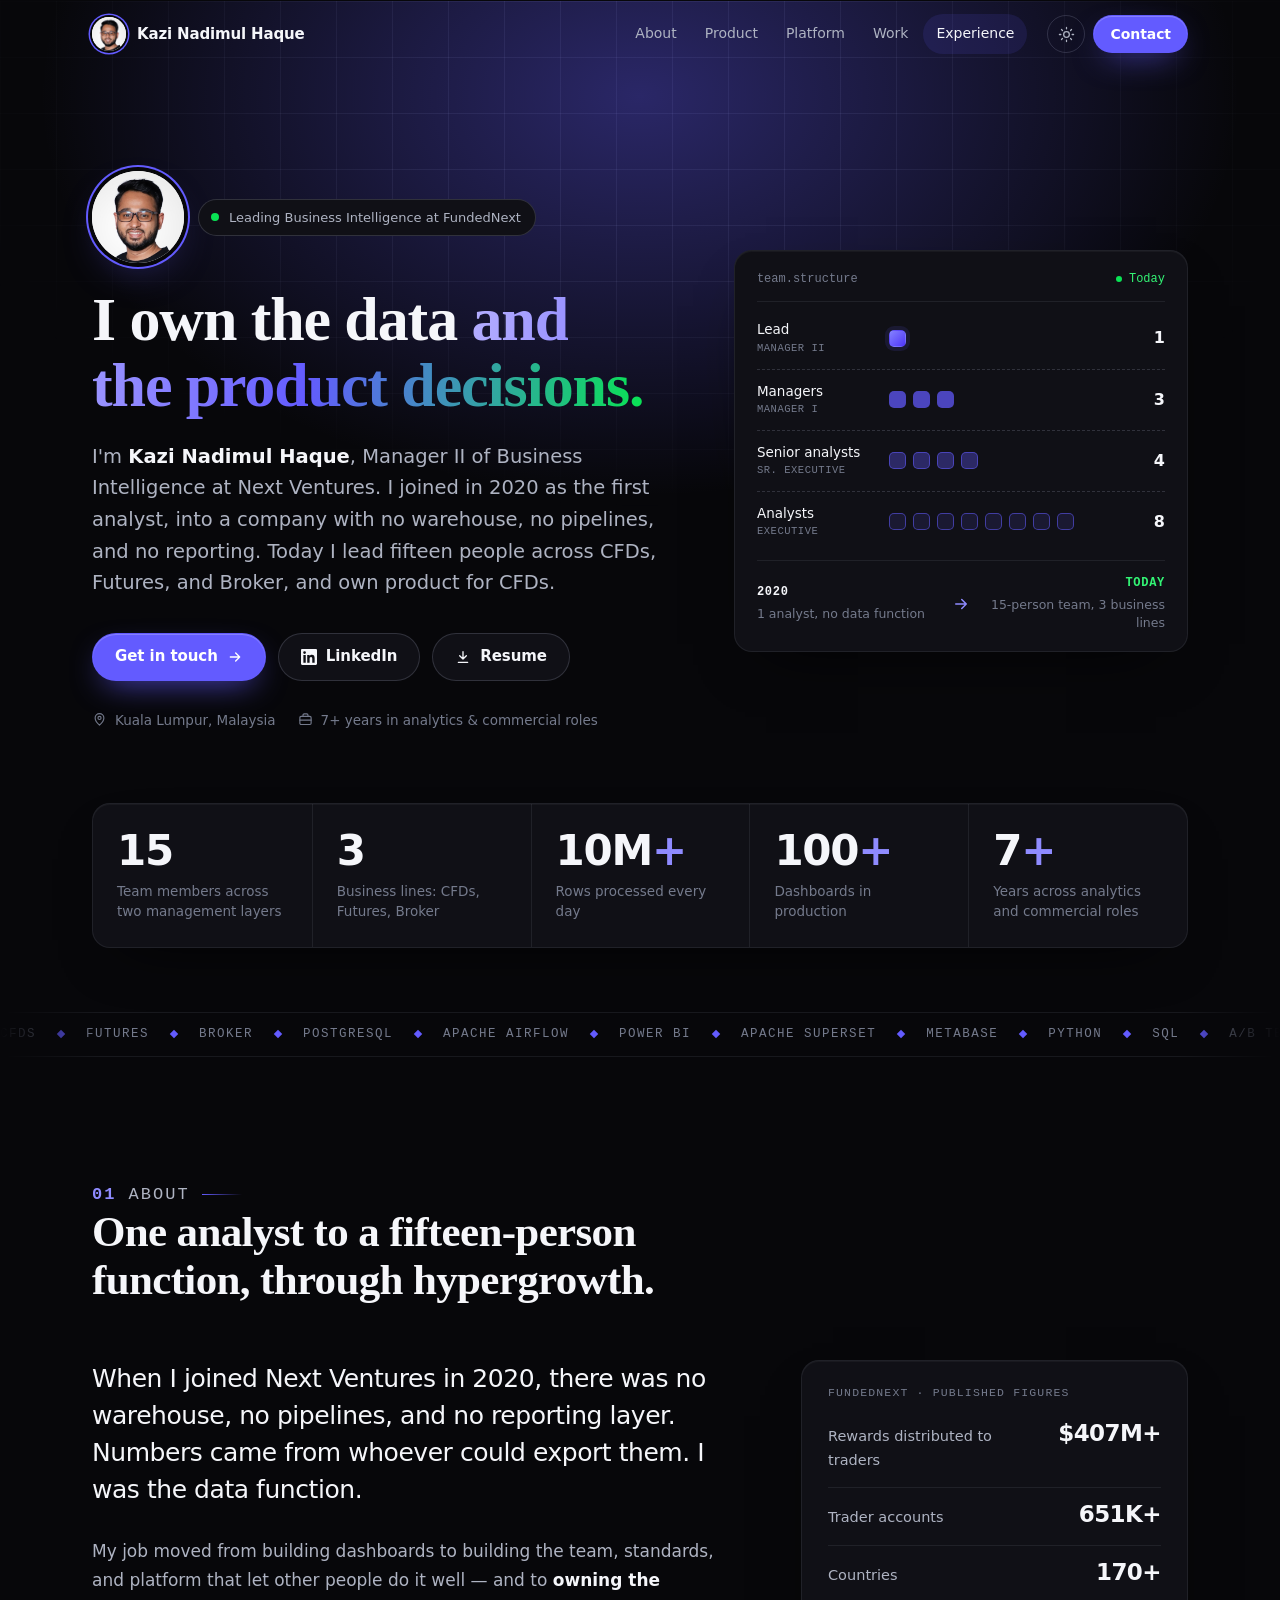
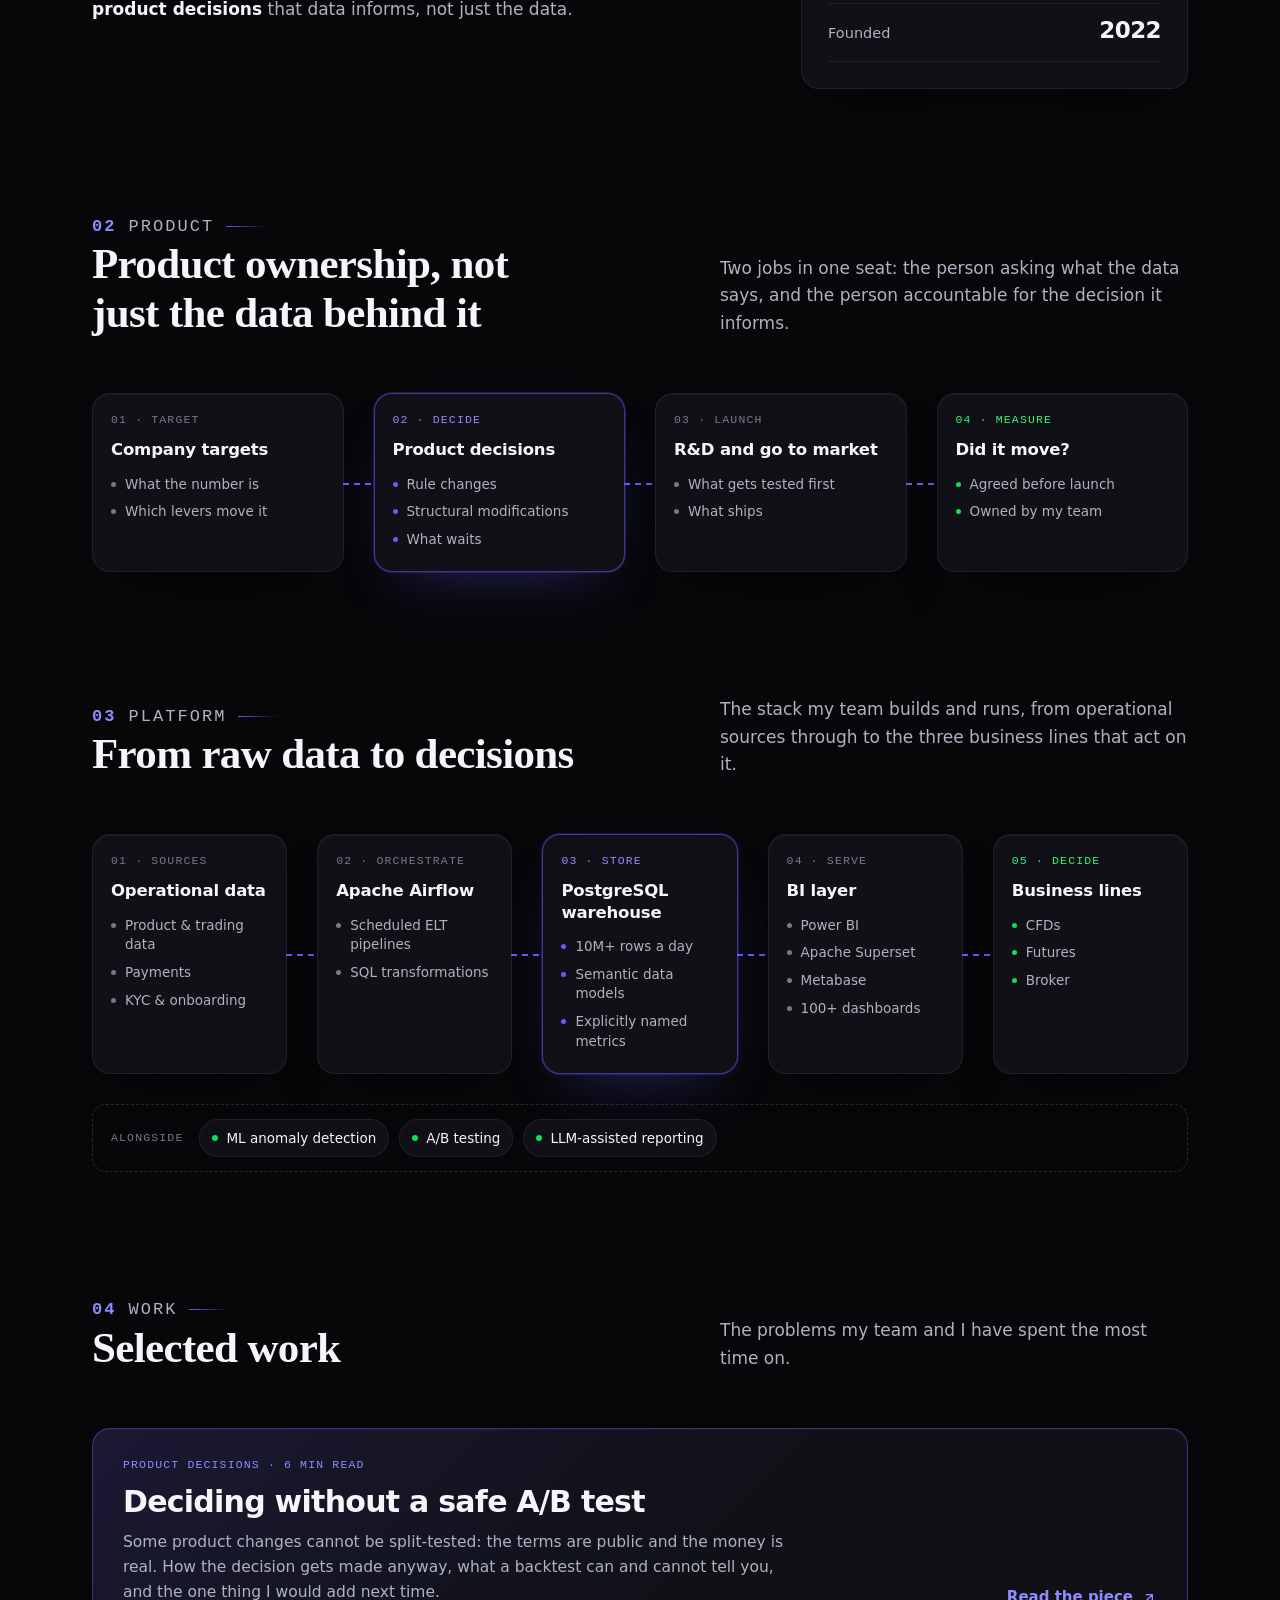
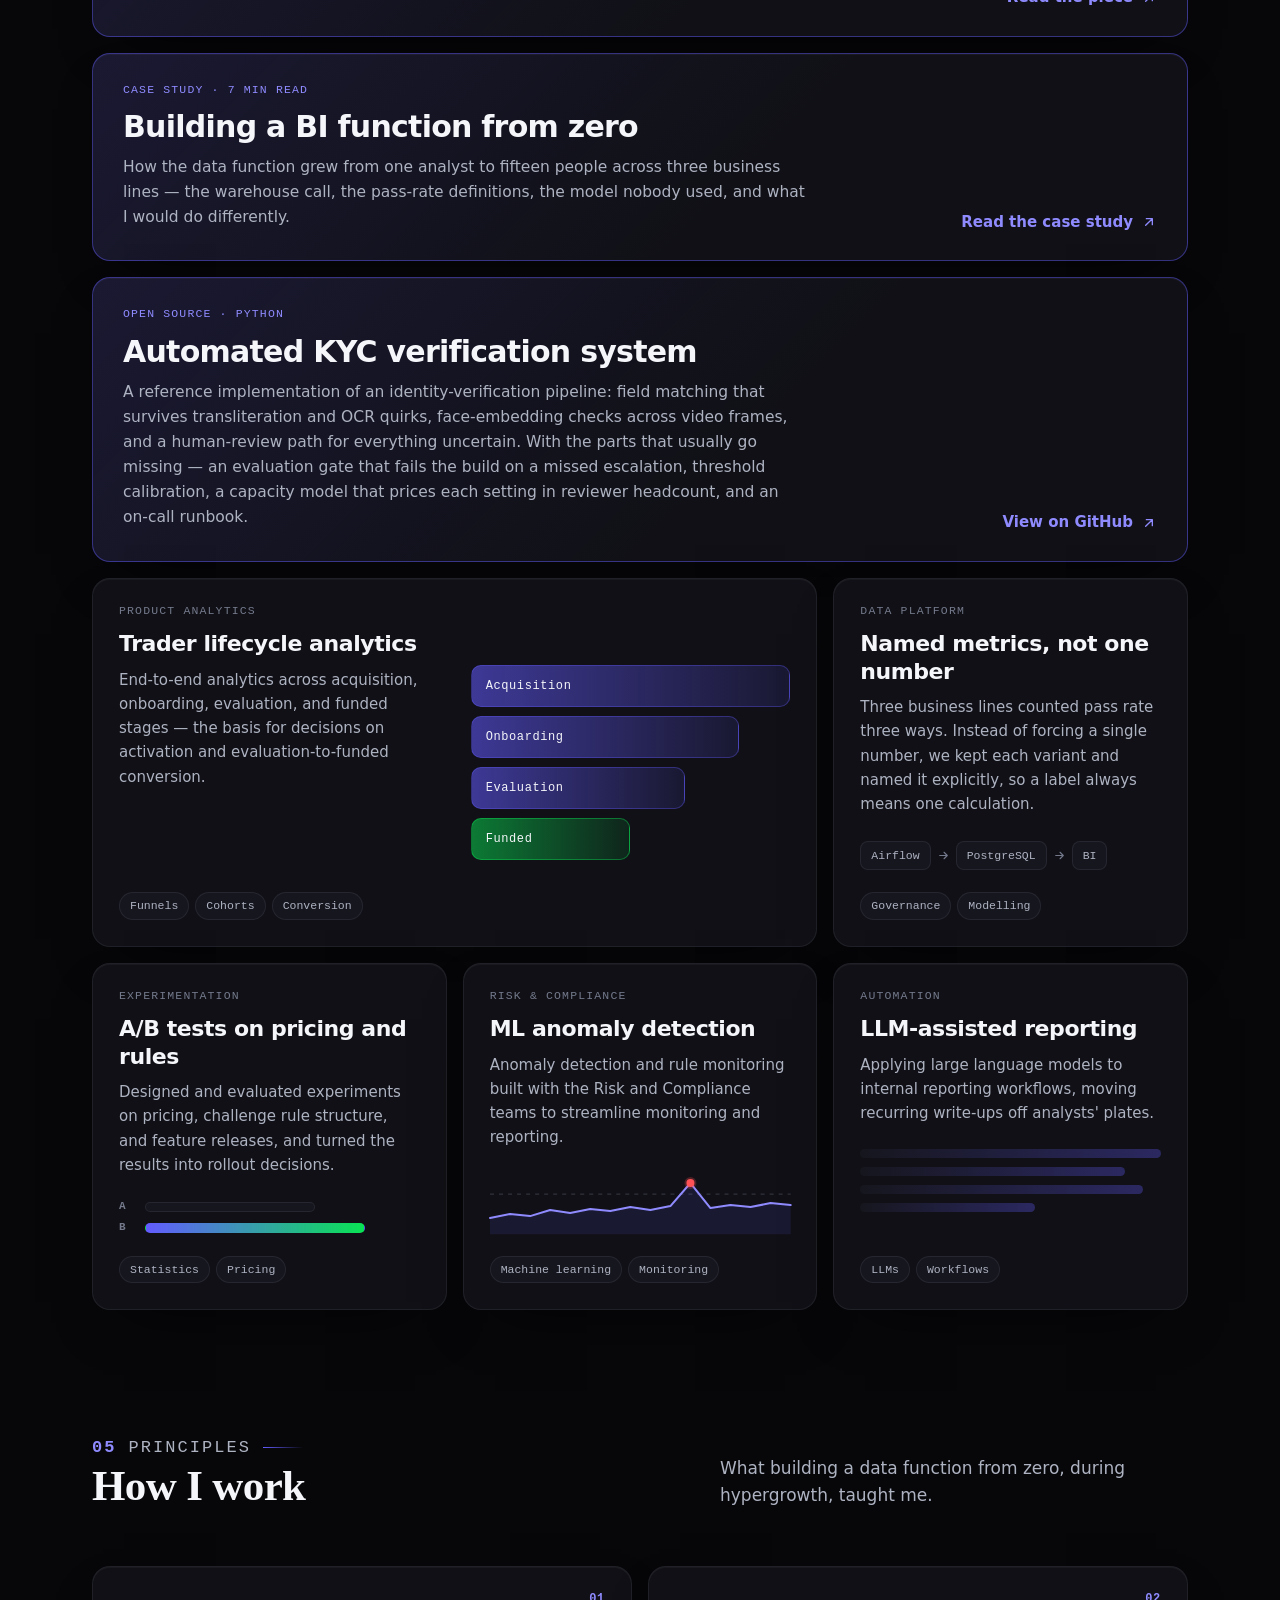
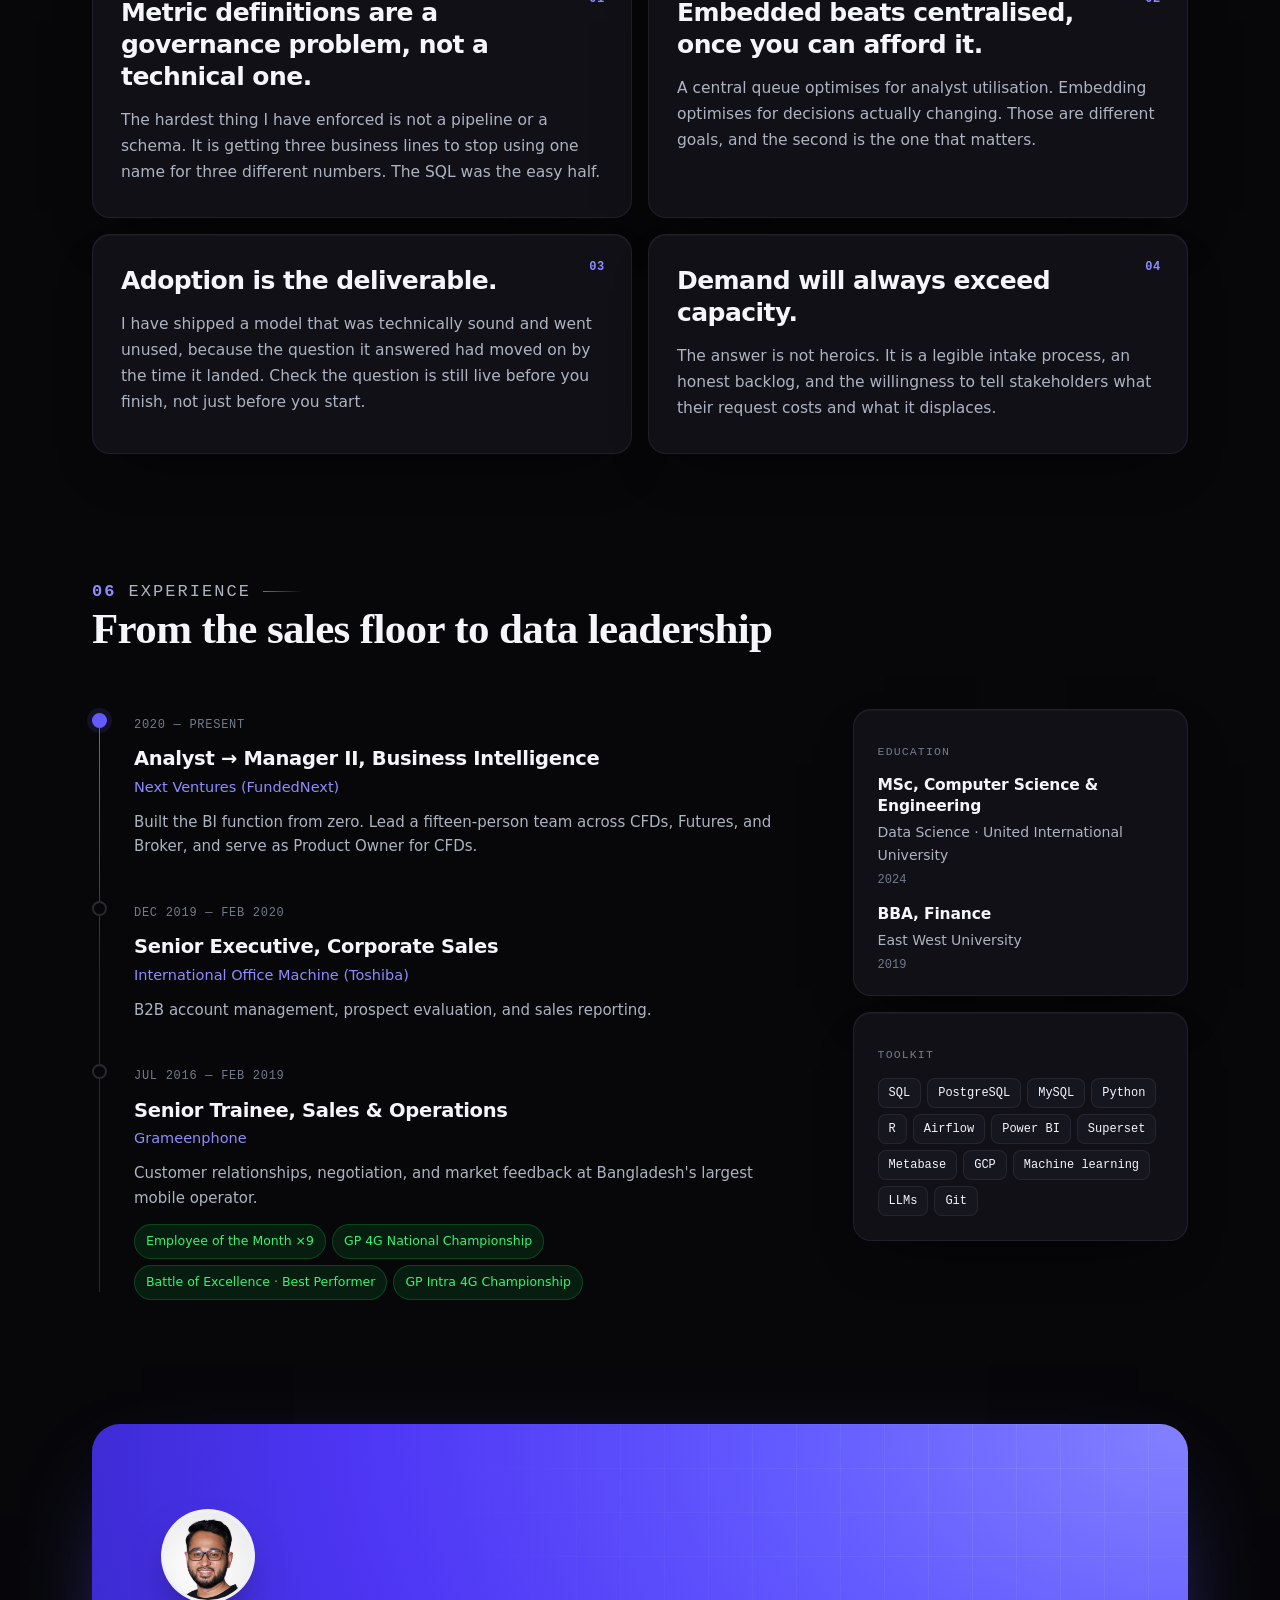
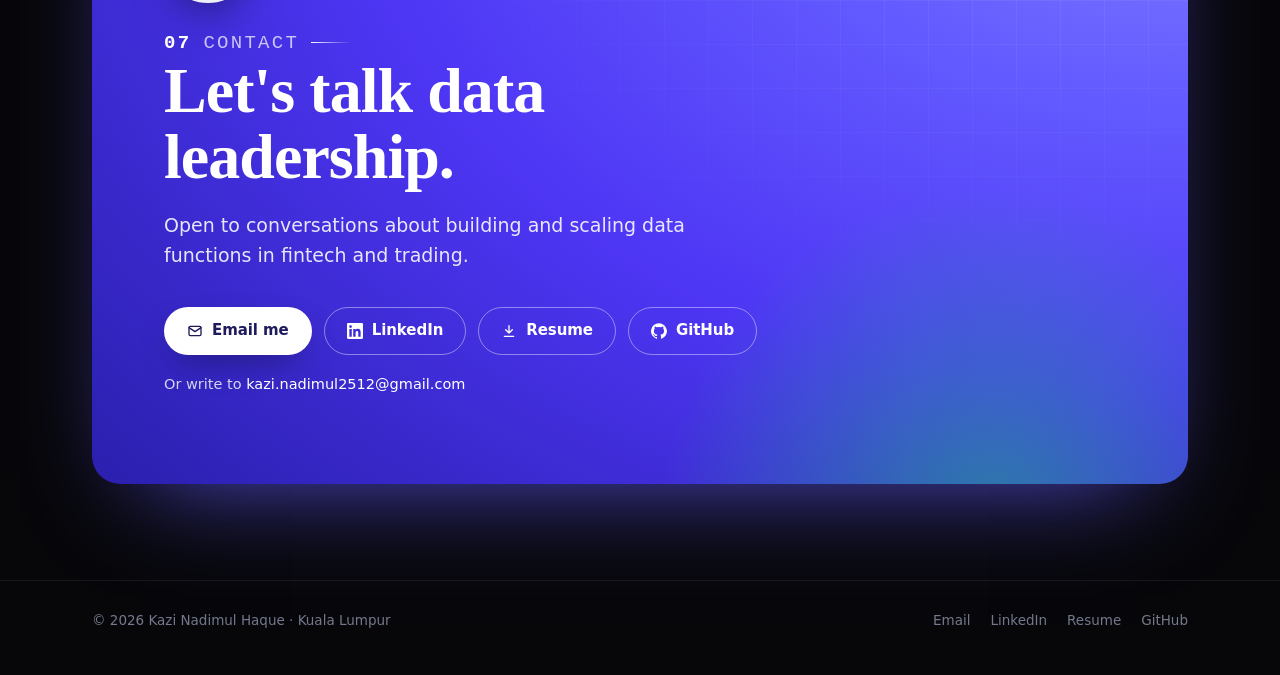
==== commit 1d1f6b9c: "Refresh FundedNext figures from source Automated weekly update. Values are read from the live metric" ====
--- a/index.html
+++ b/index.html
@@ -155,8 +155,8 @@
         <aside class="card context spot reveal" data-d="2" aria-labelledby="ctx-h">
           <h3 class="k" id="ctx-h">FundedNext · published figures</h3>
           <dl>
-            <div class="row"><dt>Rewards distributed to traders</dt><dd data-figure="rewards_musd">$402M+</dd></div>
-            <div class="row"><dt>Trader accounts</dt><dd data-figure="accounts_k">640K+</dd></div>
+            <div class="row"><dt>Rewards distributed to traders</dt><dd data-figure="rewards_musd">$407M+</dd></div>
+            <div class="row"><dt>Trader accounts</dt><dd data-figure="accounts_k">651K+</dd></div>
             <div class="row"><dt>Countries</dt><dd data-figure="countries">170+</dd></div>
             <div class="row"><dt>Founded</dt><dd>2022</dd></div>
           </dl>
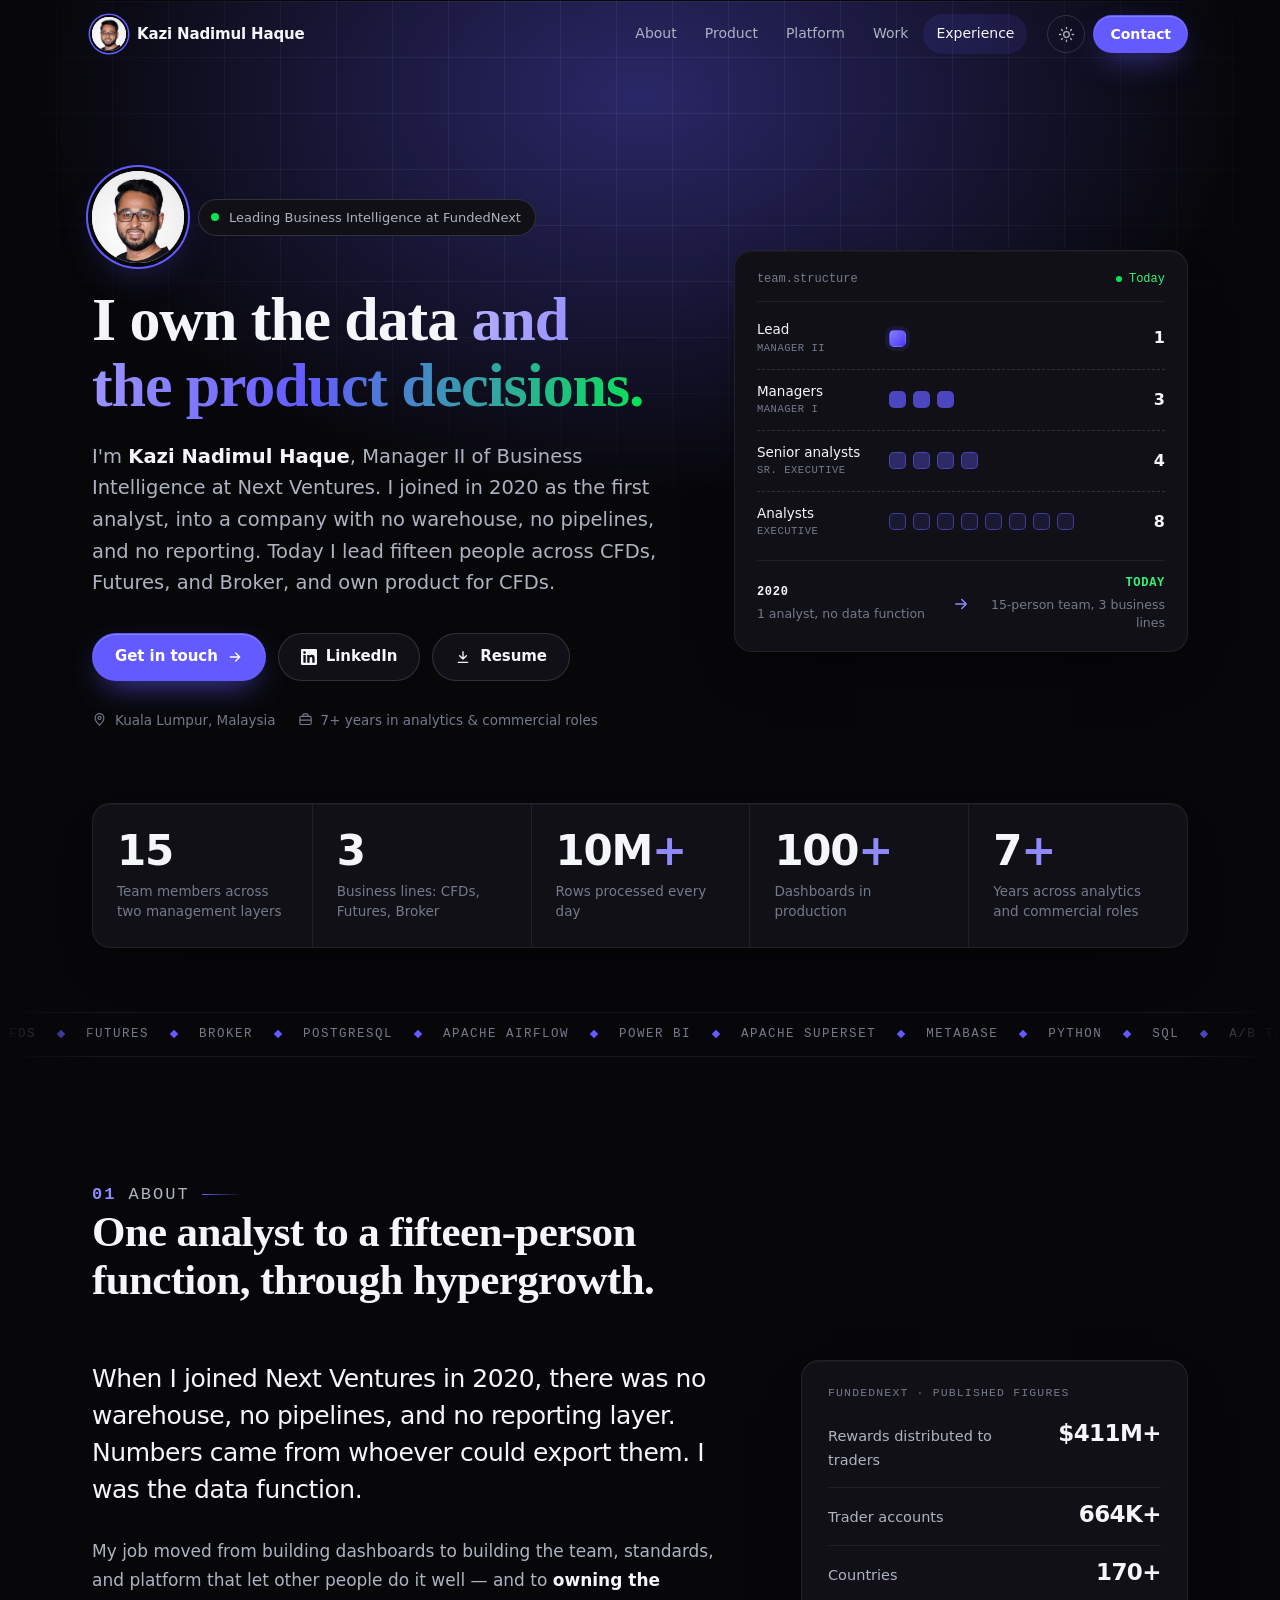
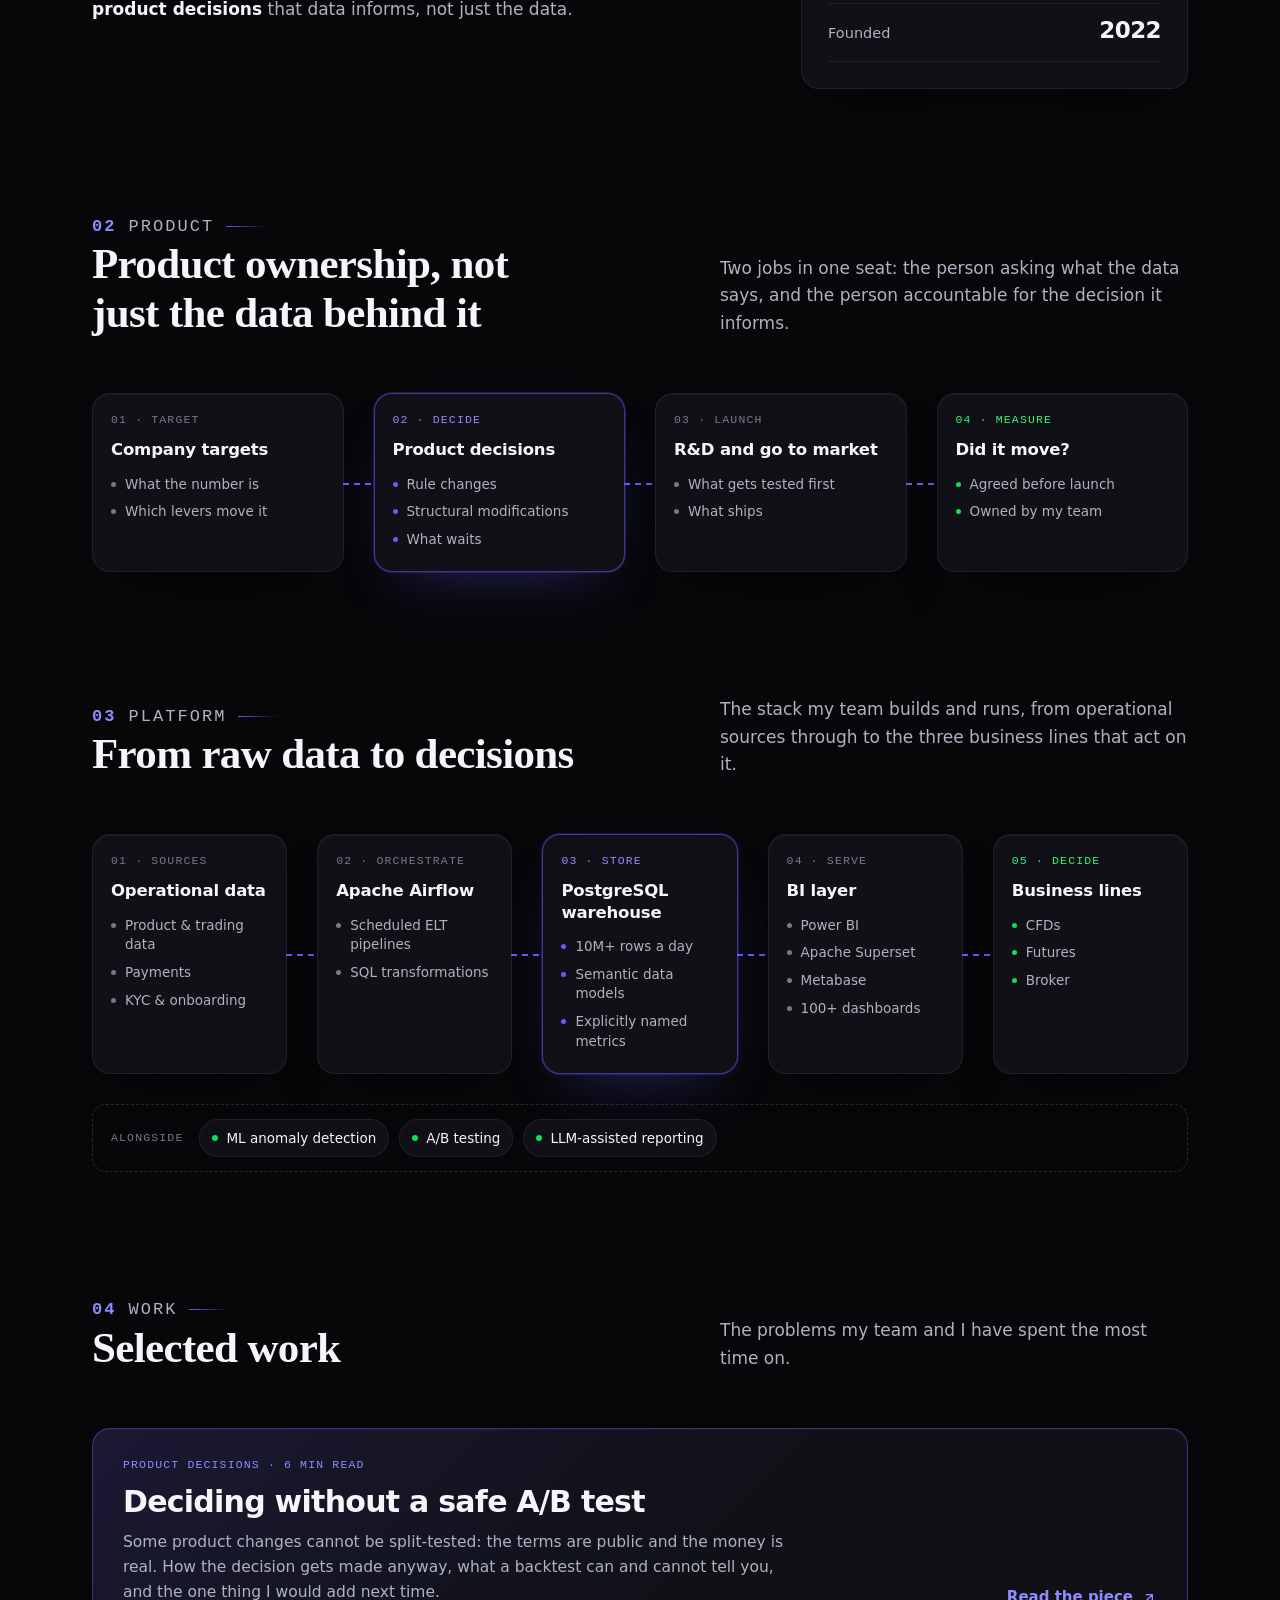
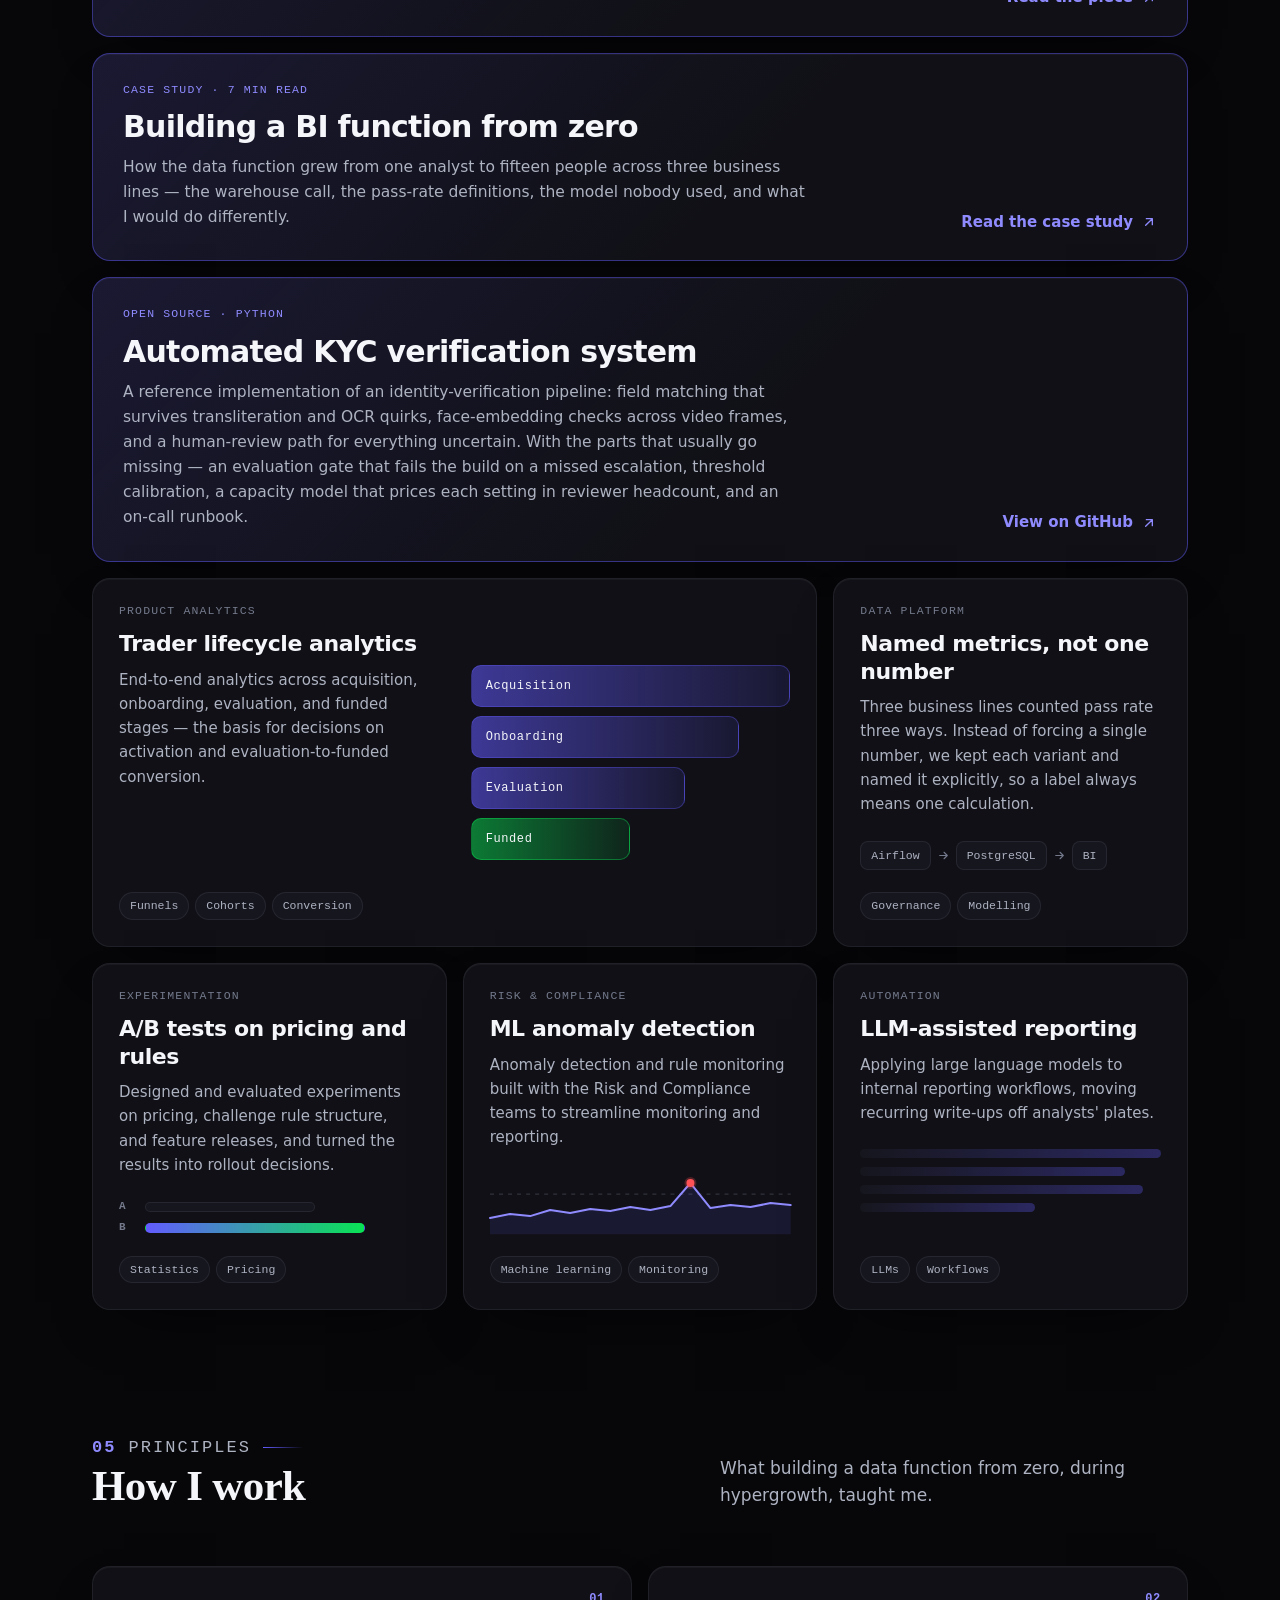
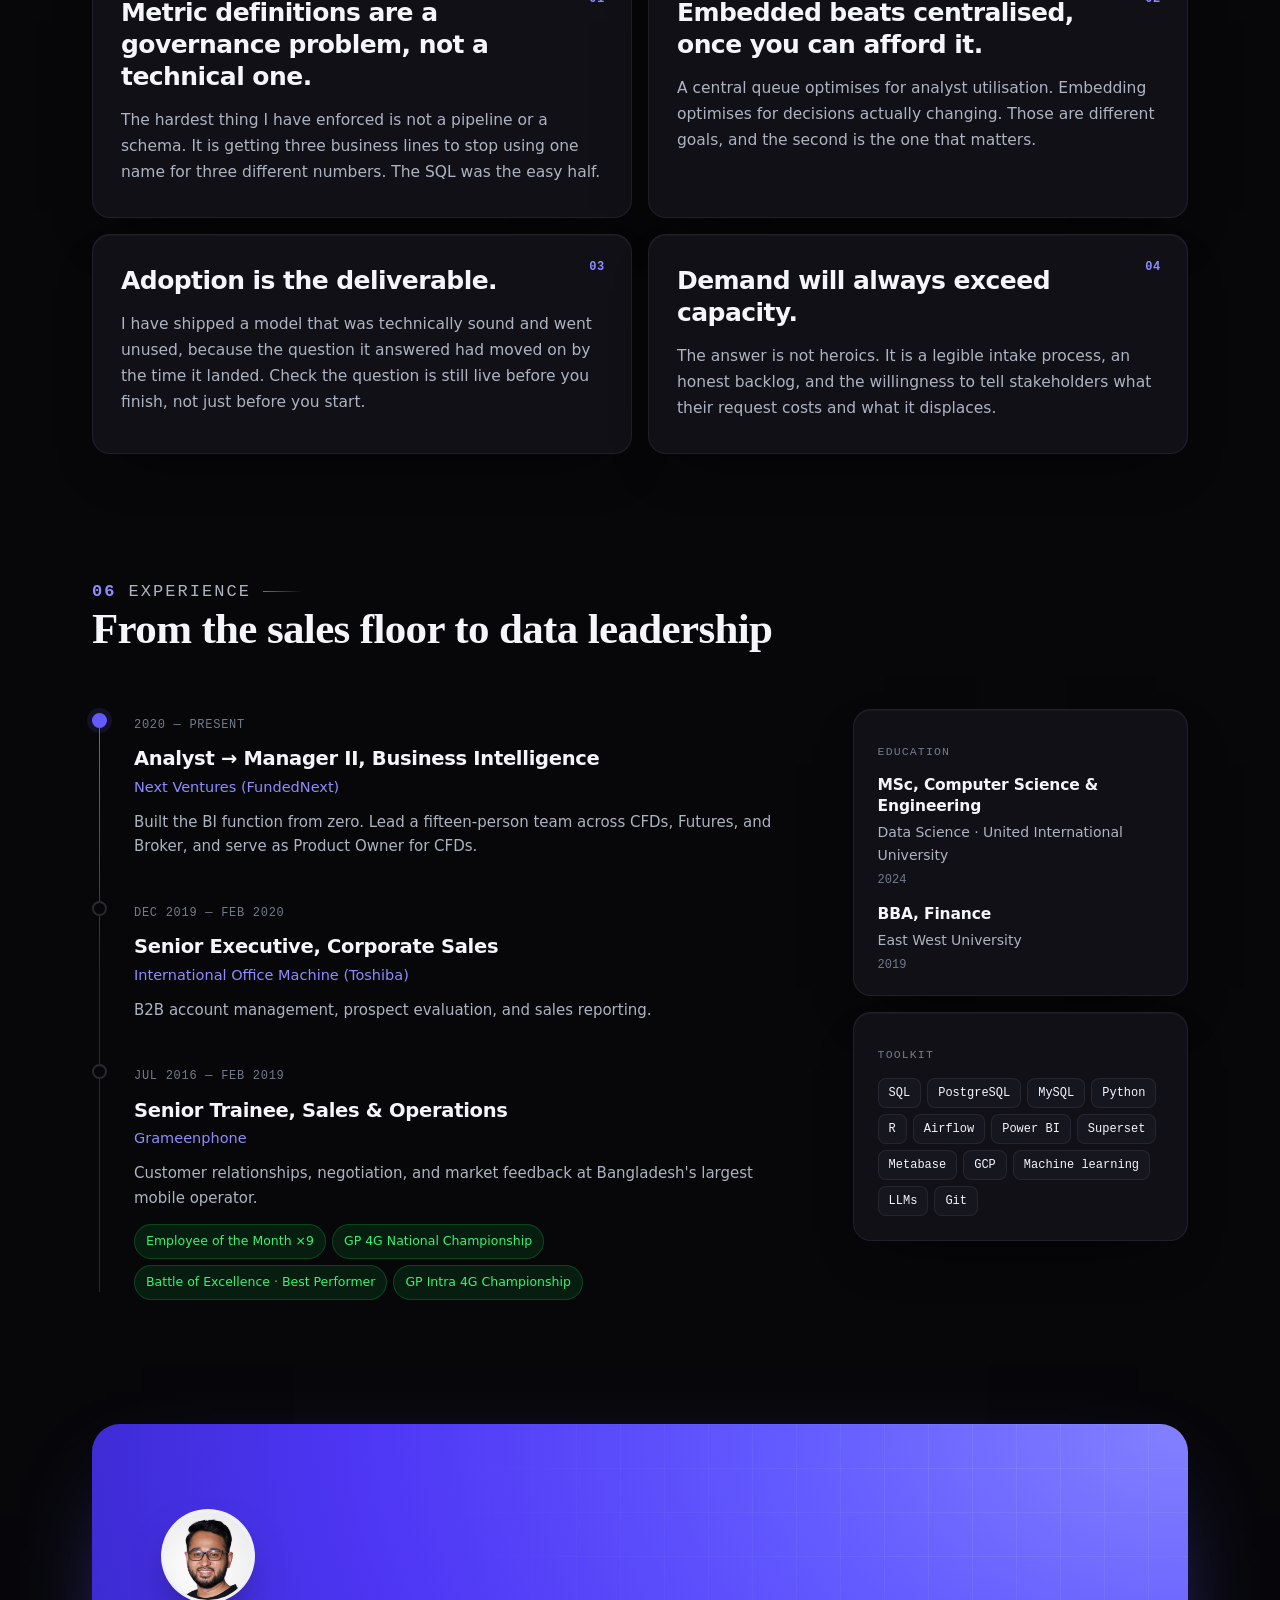
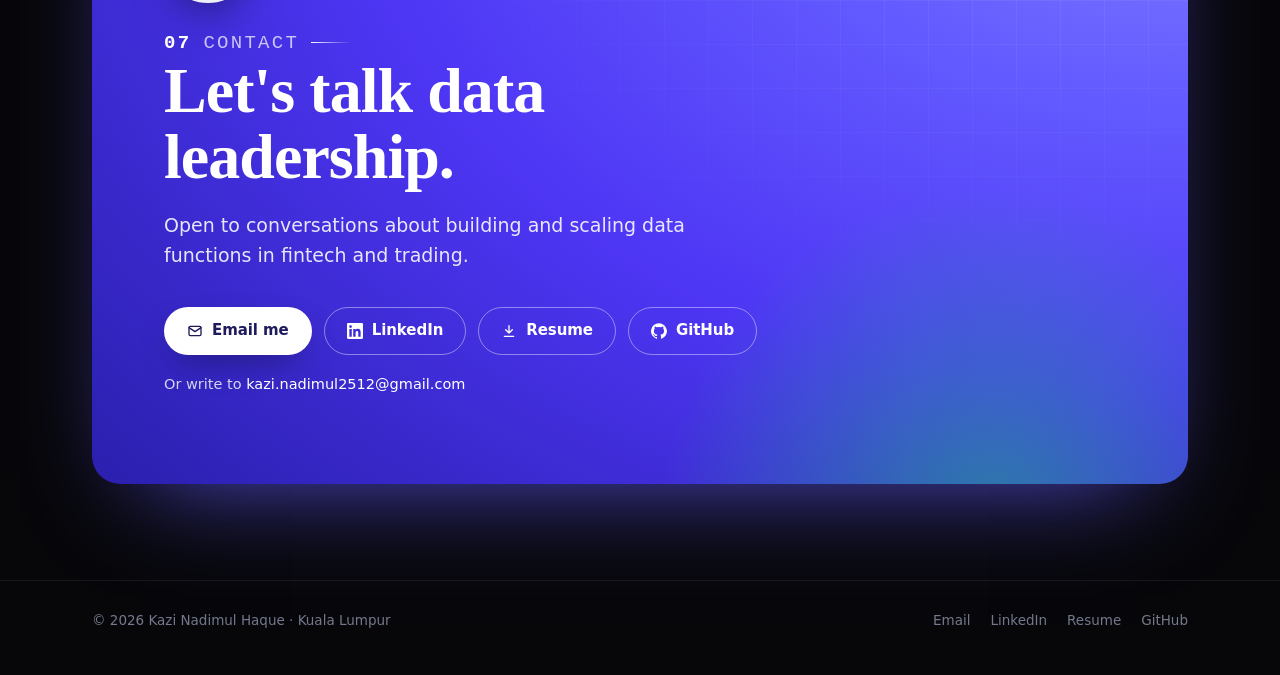
==== commit 80440a45: "Refresh FundedNext figures from source Automated weekly update. Values are read from the live metric" ====
--- a/index.html
+++ b/index.html
@@ -155,8 +155,8 @@
         <aside class="card context spot reveal" data-d="2" aria-labelledby="ctx-h">
           <h3 class="k" id="ctx-h">FundedNext · published figures</h3>
           <dl>
-            <div class="row"><dt>Rewards distributed to traders</dt><dd data-figure="rewards_musd">$407M+</dd></div>
-            <div class="row"><dt>Trader accounts</dt><dd data-figure="accounts_k">651K+</dd></div>
+            <div class="row"><dt>Rewards distributed to traders</dt><dd data-figure="rewards_musd">$411M+</dd></div>
+            <div class="row"><dt>Trader accounts</dt><dd data-figure="accounts_k">664K+</dd></div>
             <div class="row"><dt>Countries</dt><dd data-figure="countries">170+</dd></div>
             <div class="row"><dt>Founded</dt><dd>2022</dd></div>
           </dl>
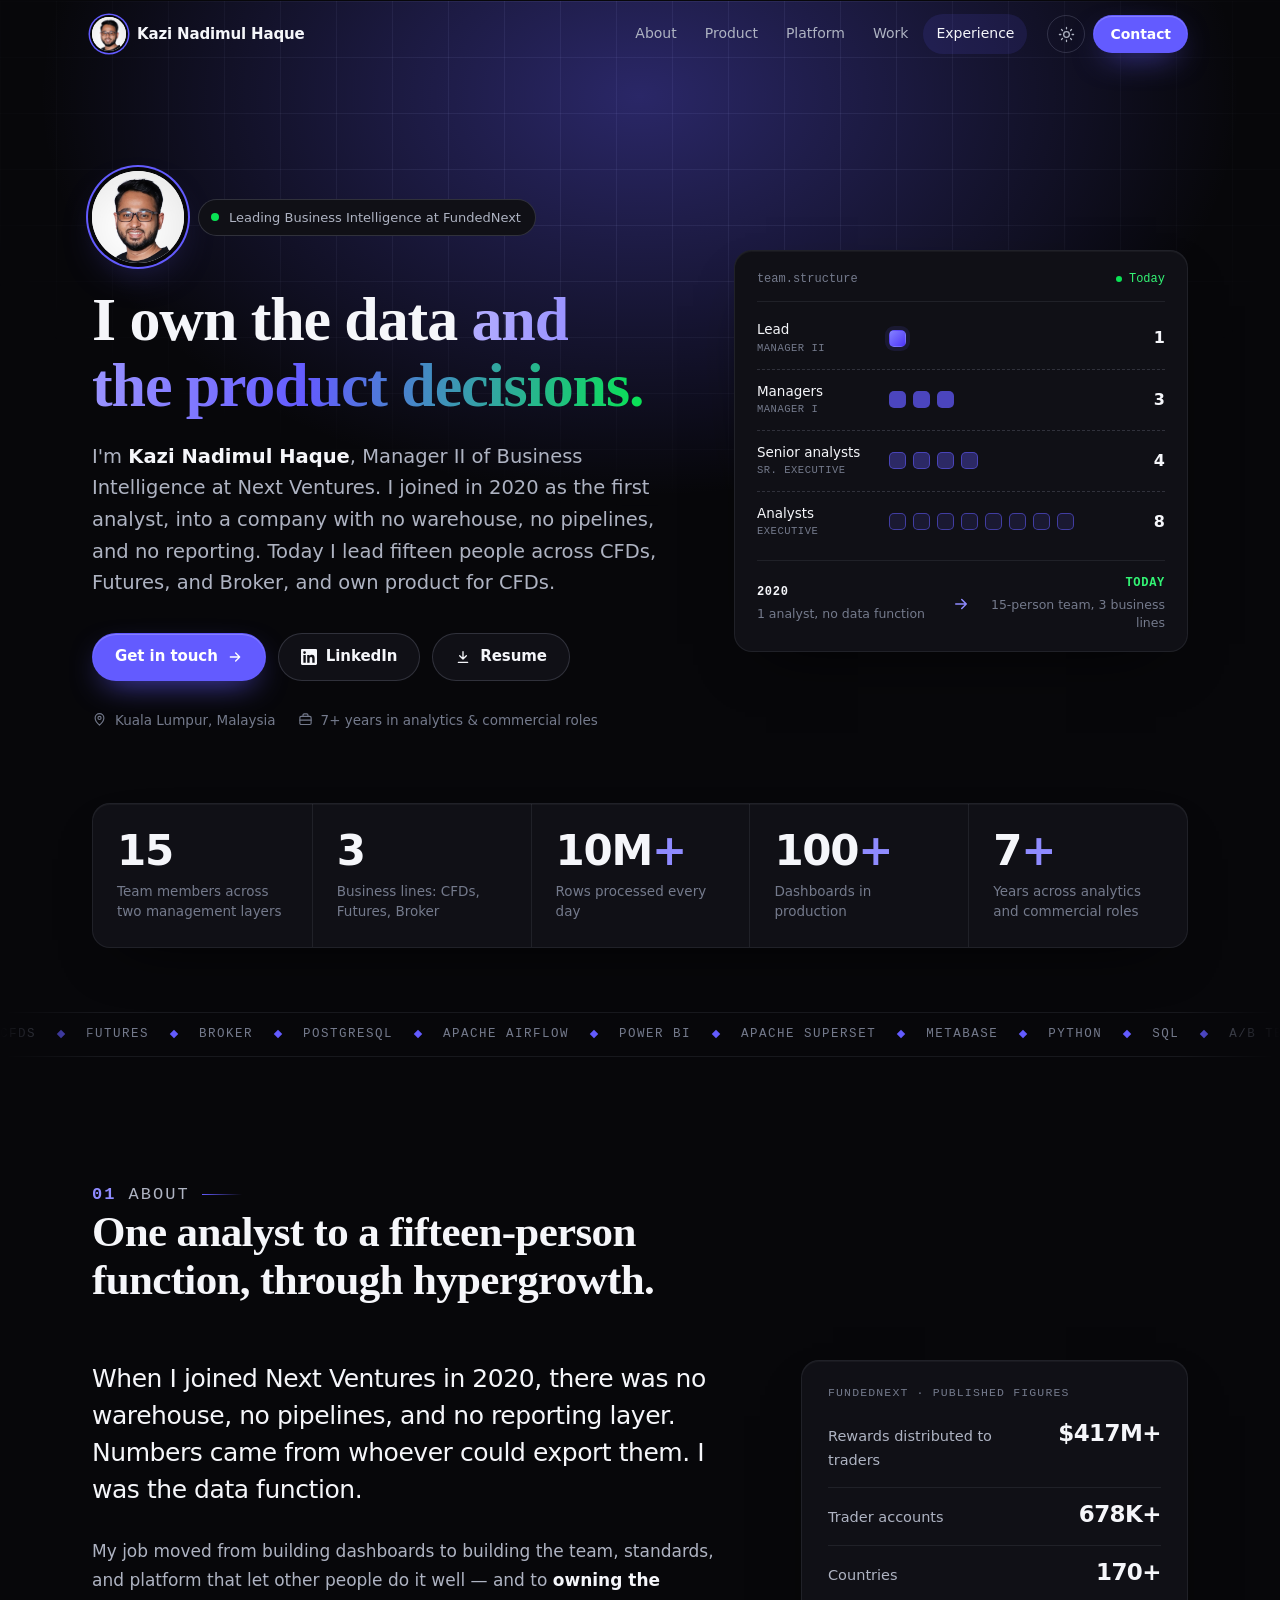
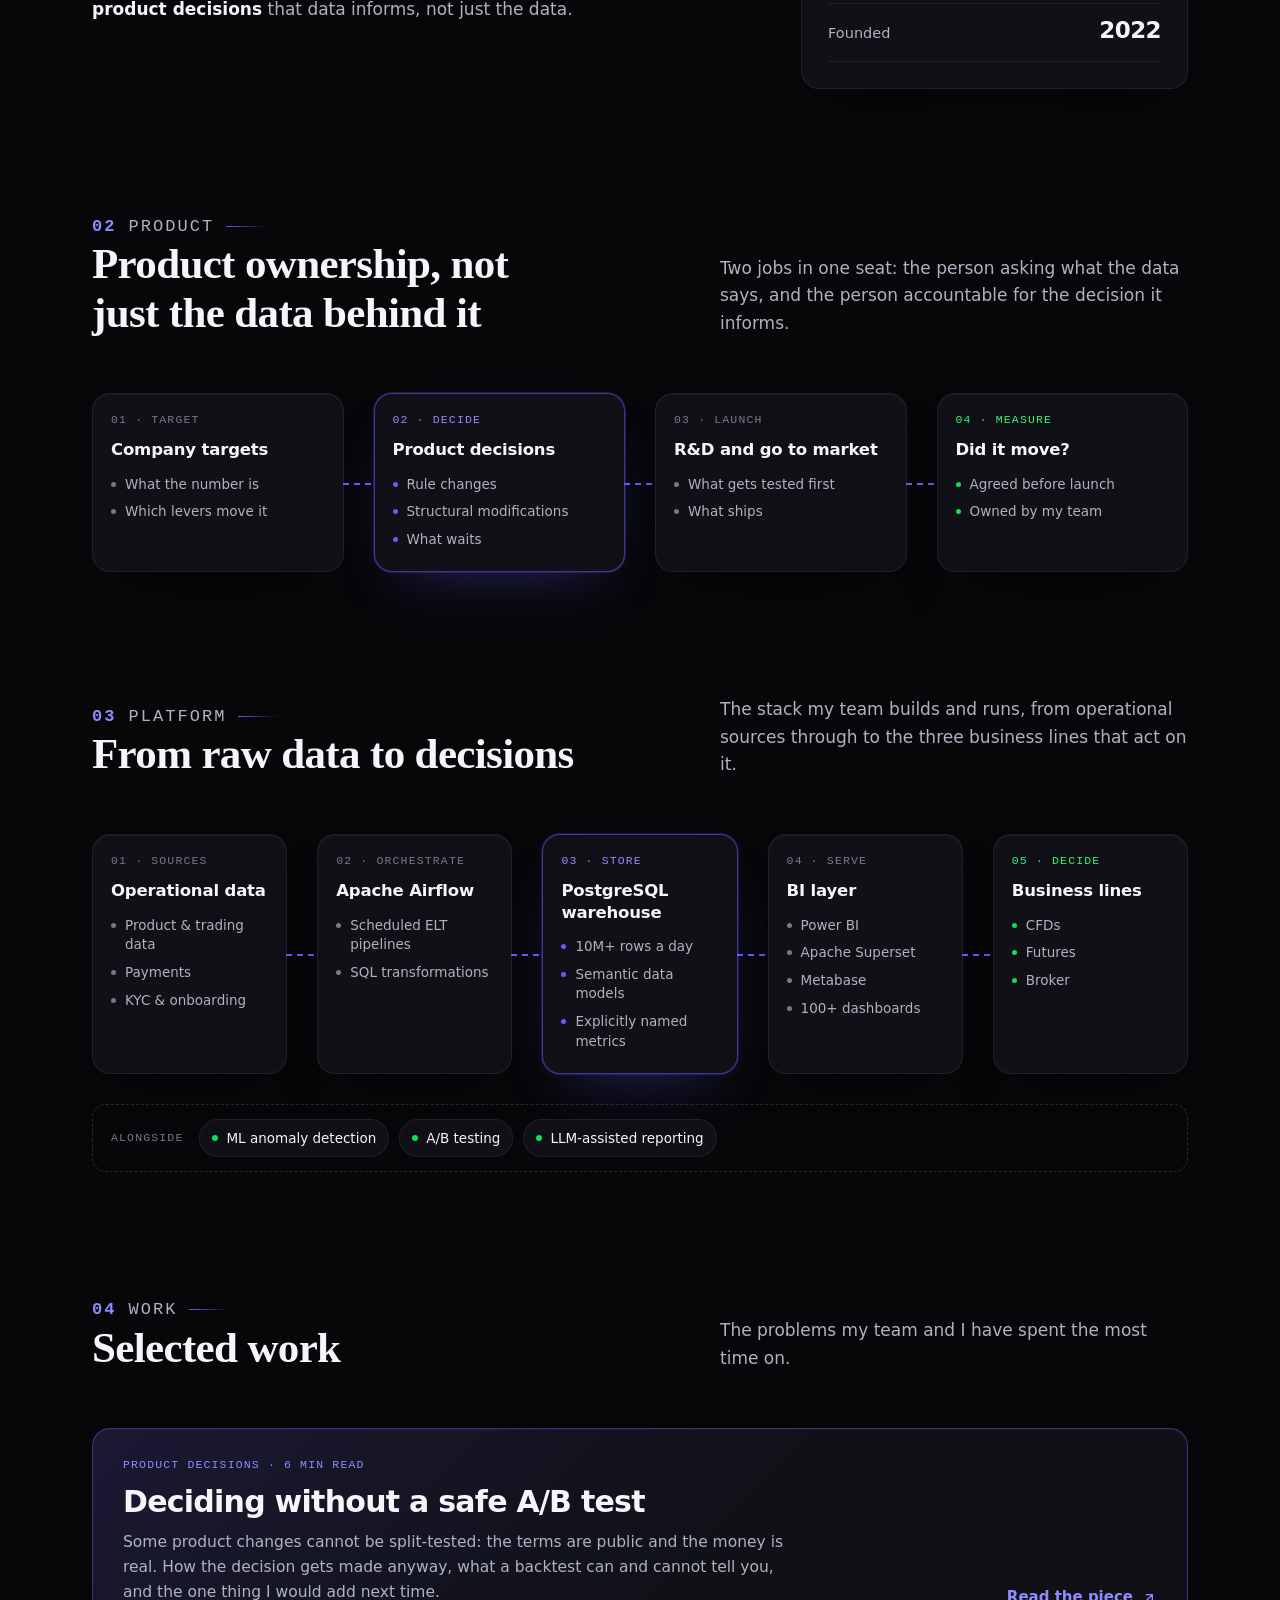
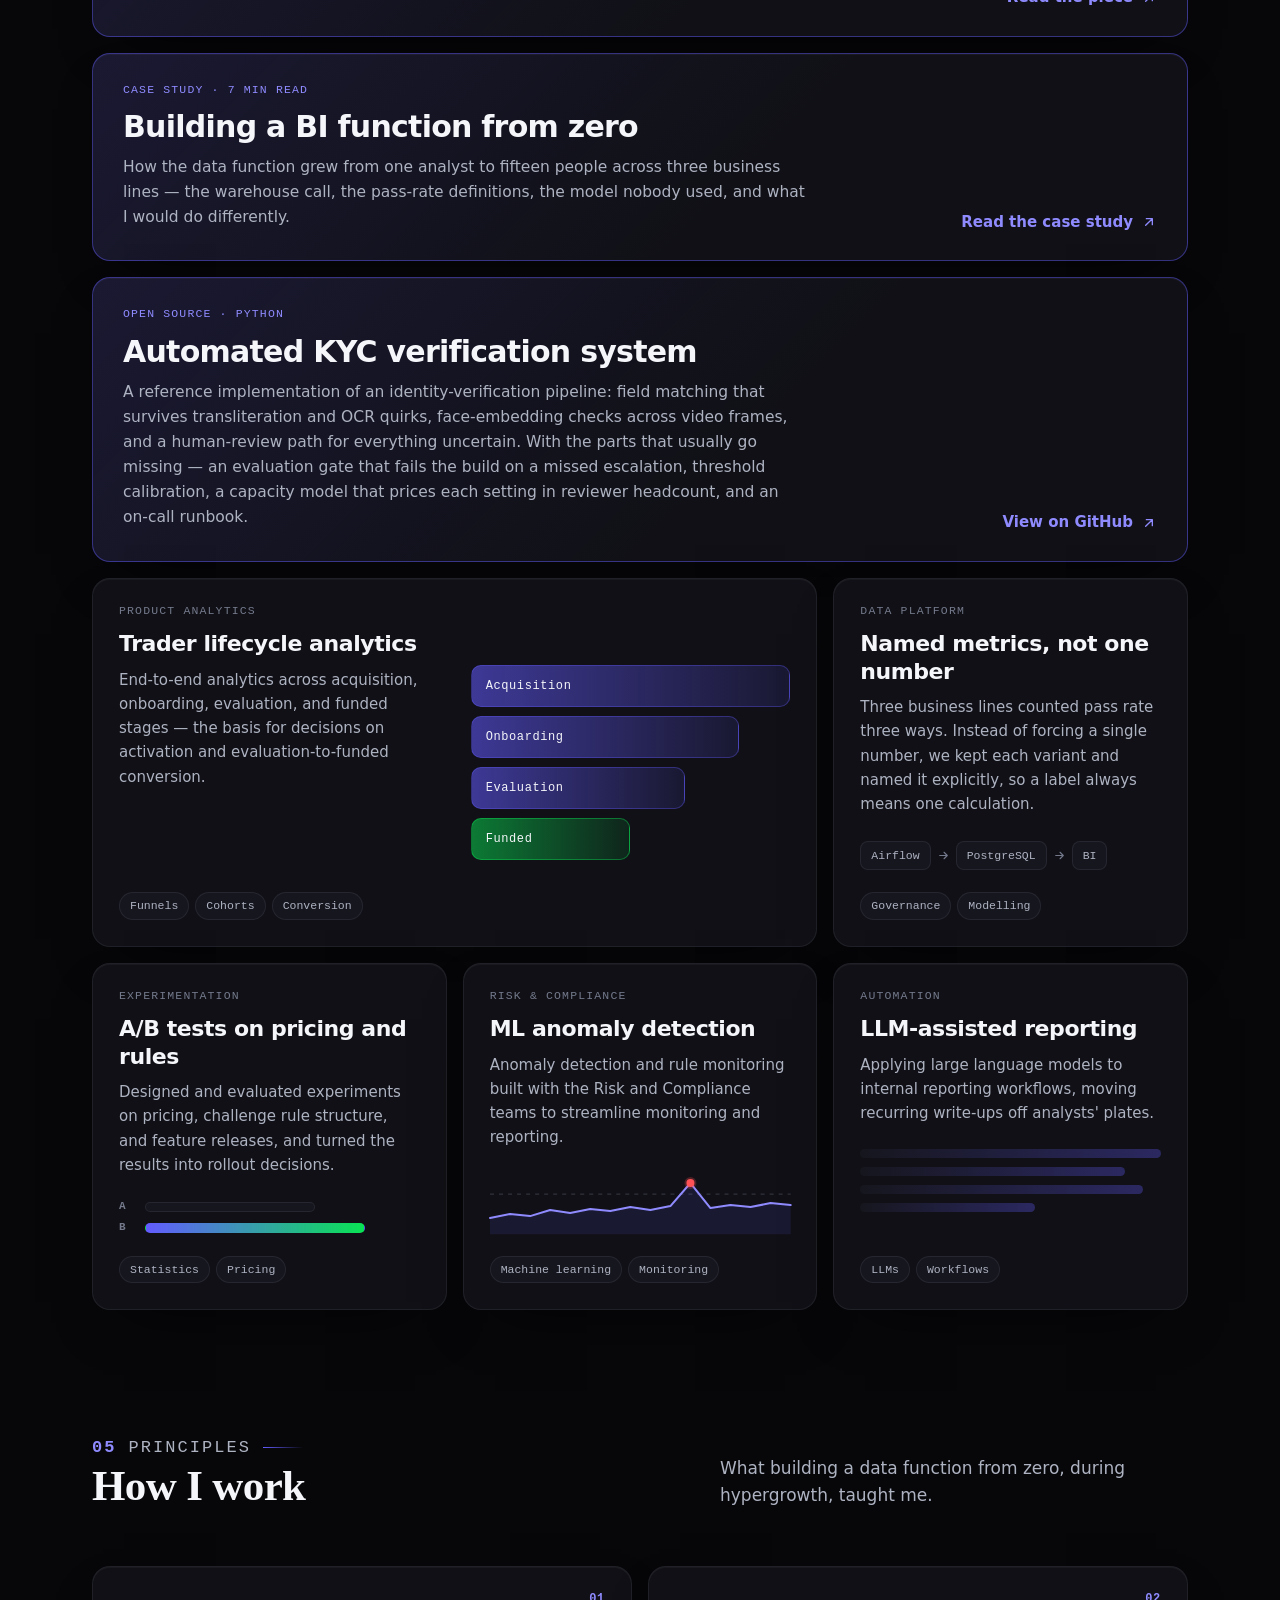
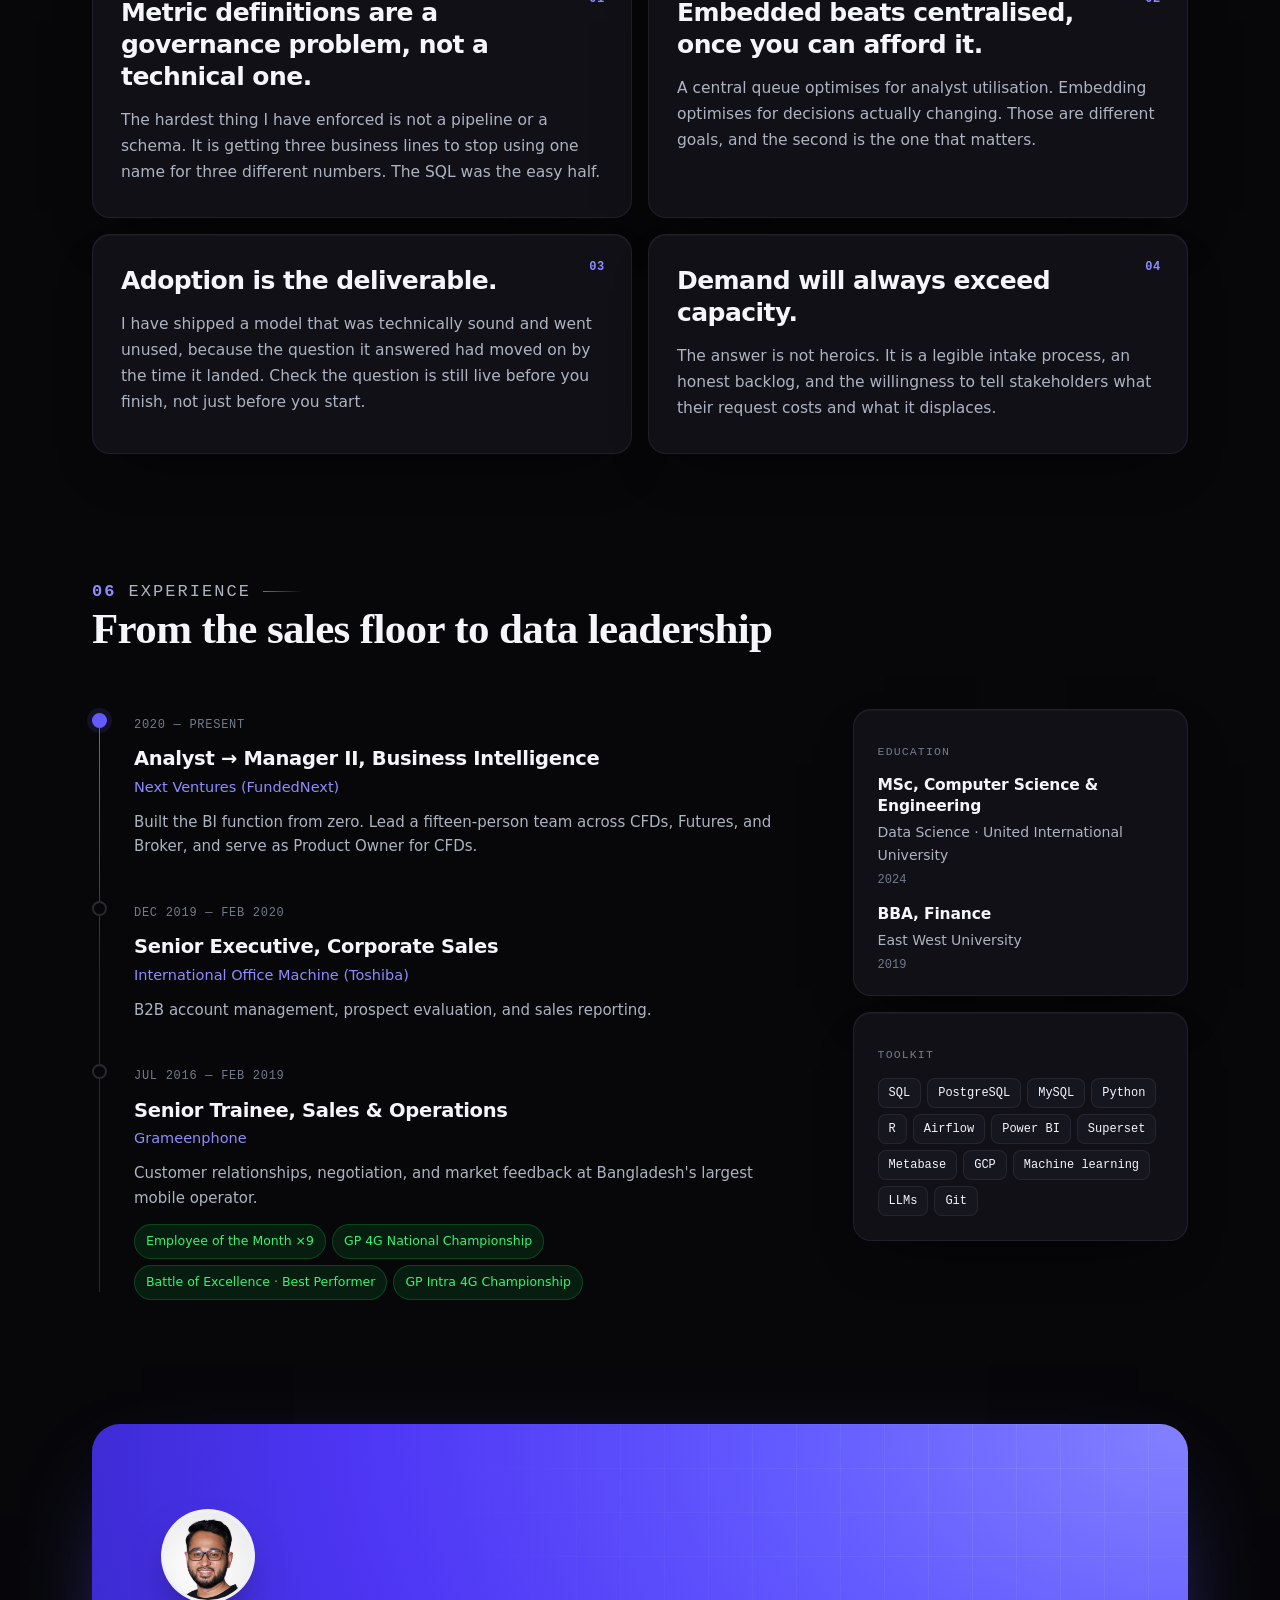
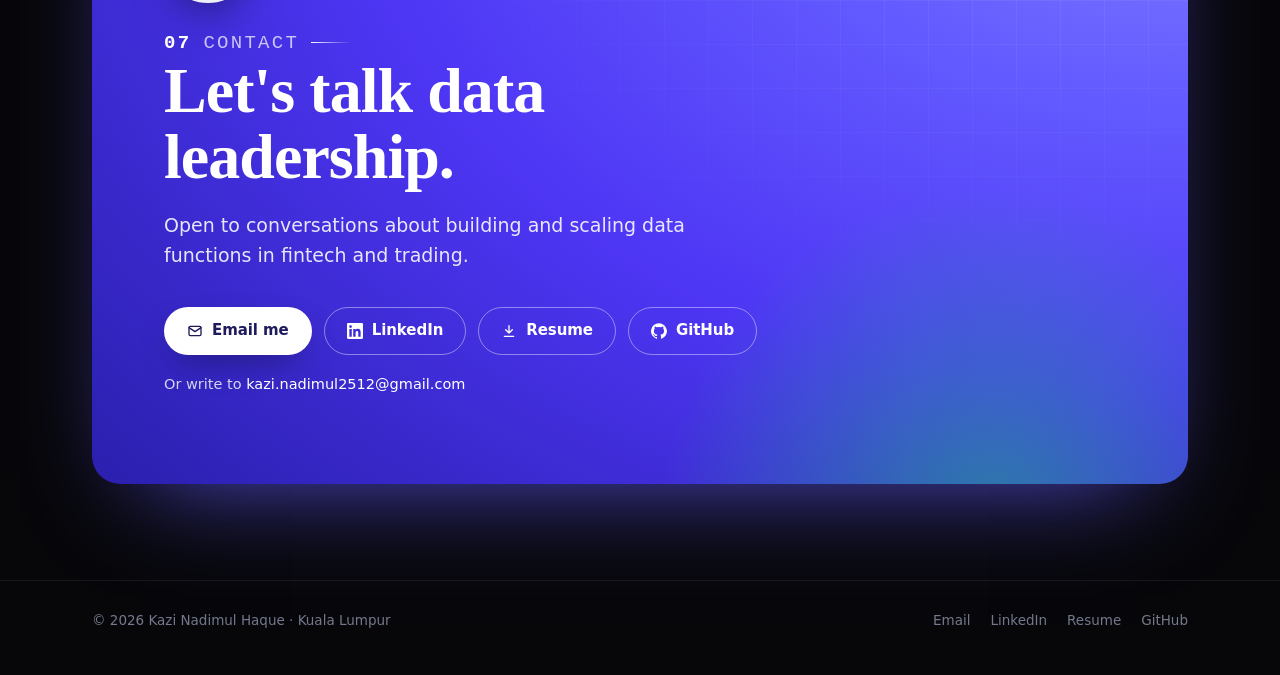
==== commit 89f83dc0: "Refresh FundedNext figures from source Automated weekly update. Values are read from the live metric" ====
--- a/index.html
+++ b/index.html
@@ -155,8 +155,8 @@
         <aside class="card context spot reveal" data-d="2" aria-labelledby="ctx-h">
           <h3 class="k" id="ctx-h">FundedNext · published figures</h3>
           <dl>
-            <div class="row"><dt>Rewards distributed to traders</dt><dd data-figure="rewards_musd">$411M+</dd></div>
-            <div class="row"><dt>Trader accounts</dt><dd data-figure="accounts_k">664K+</dd></div>
+            <div class="row"><dt>Rewards distributed to traders</dt><dd data-figure="rewards_musd">$417M+</dd></div>
+            <div class="row"><dt>Trader accounts</dt><dd data-figure="accounts_k">678K+</dd></div>
             <div class="row"><dt>Countries</dt><dd data-figure="countries">170+</dd></div>
             <div class="row"><dt>Founded</dt><dd>2022</dd></div>
           </dl>
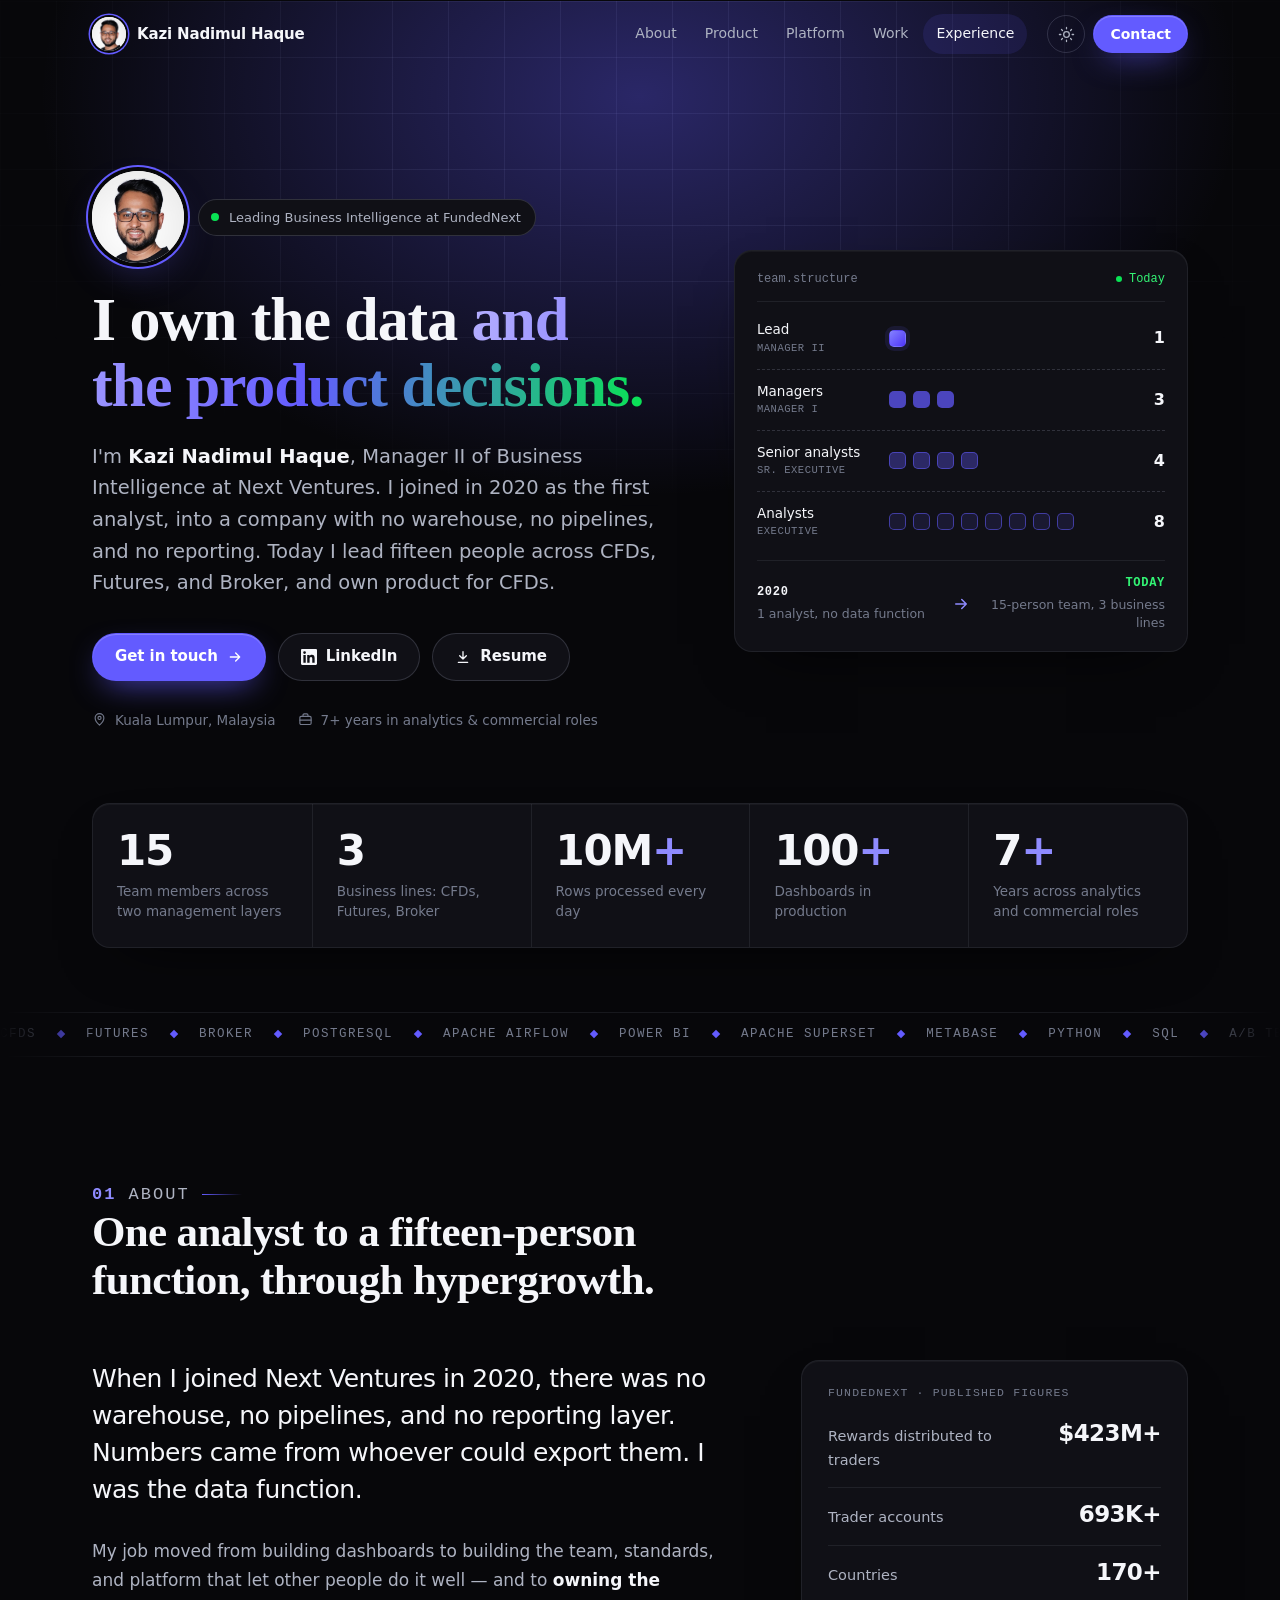
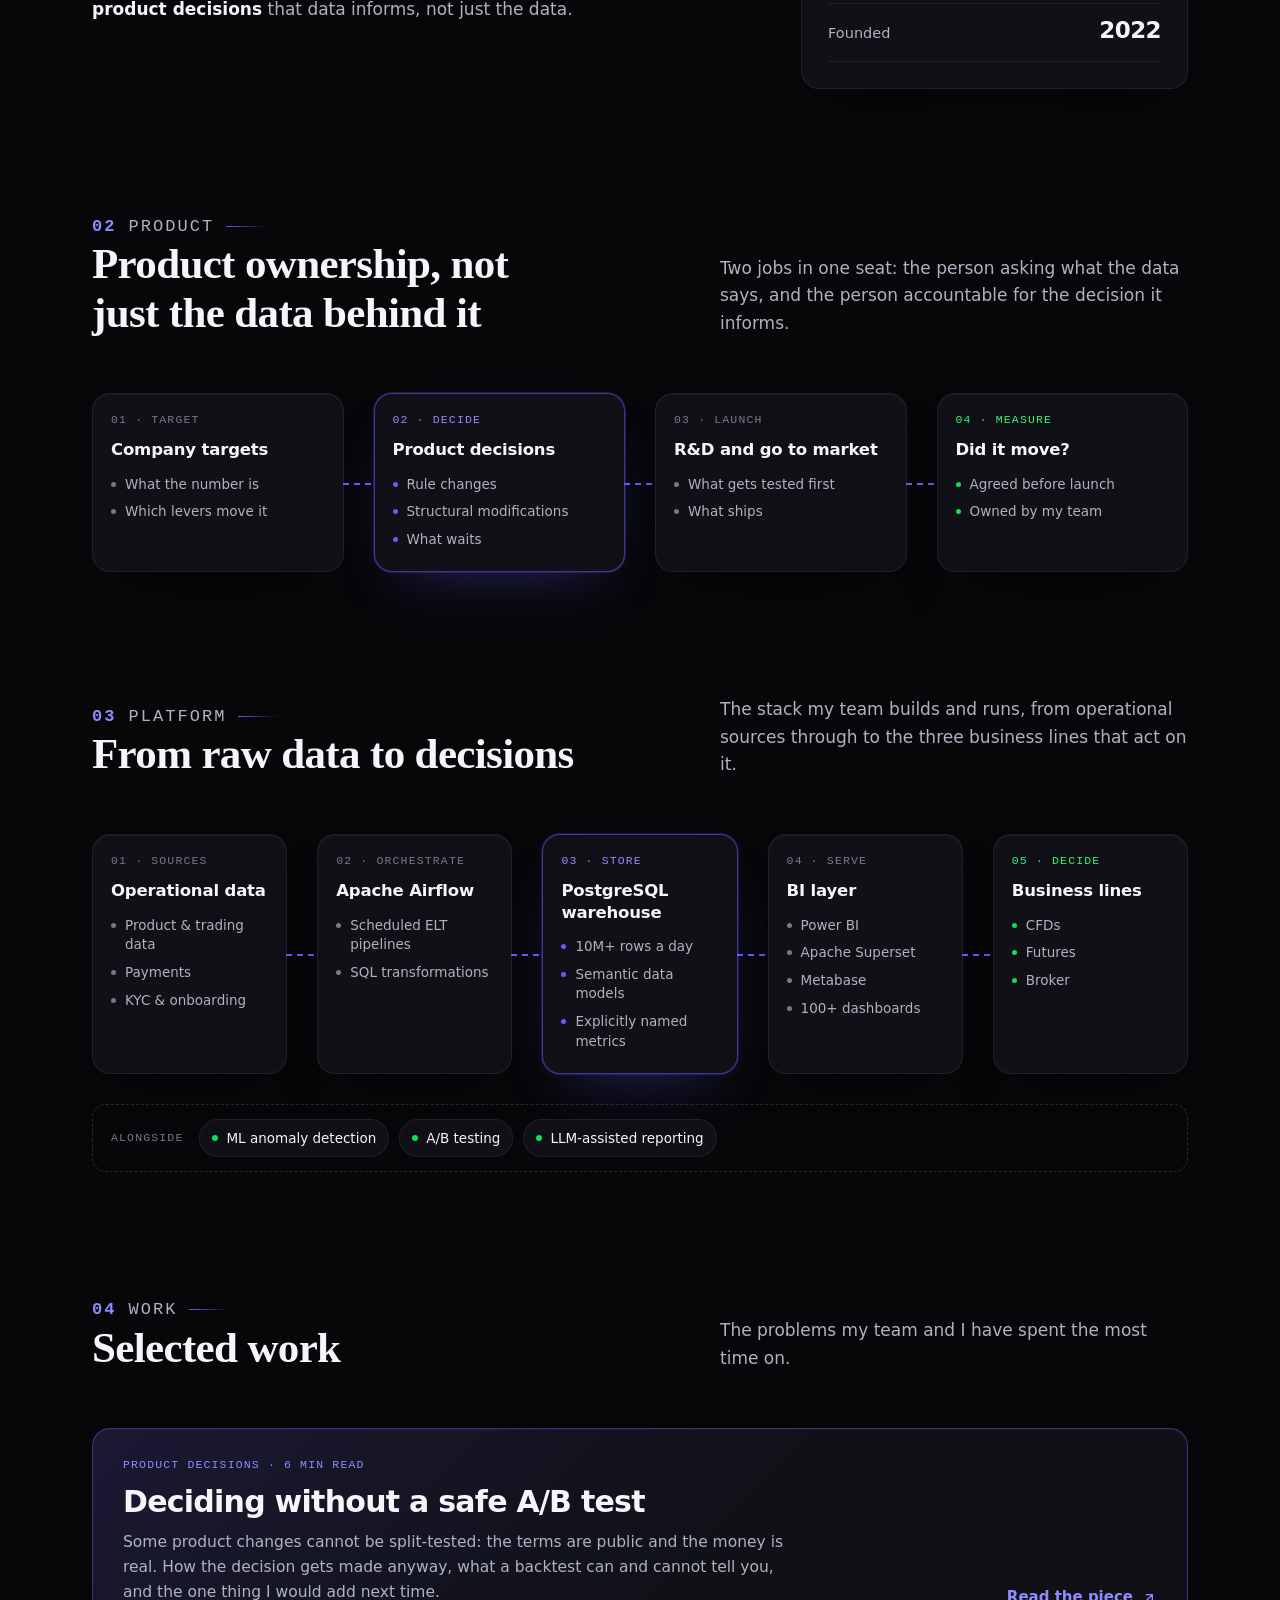
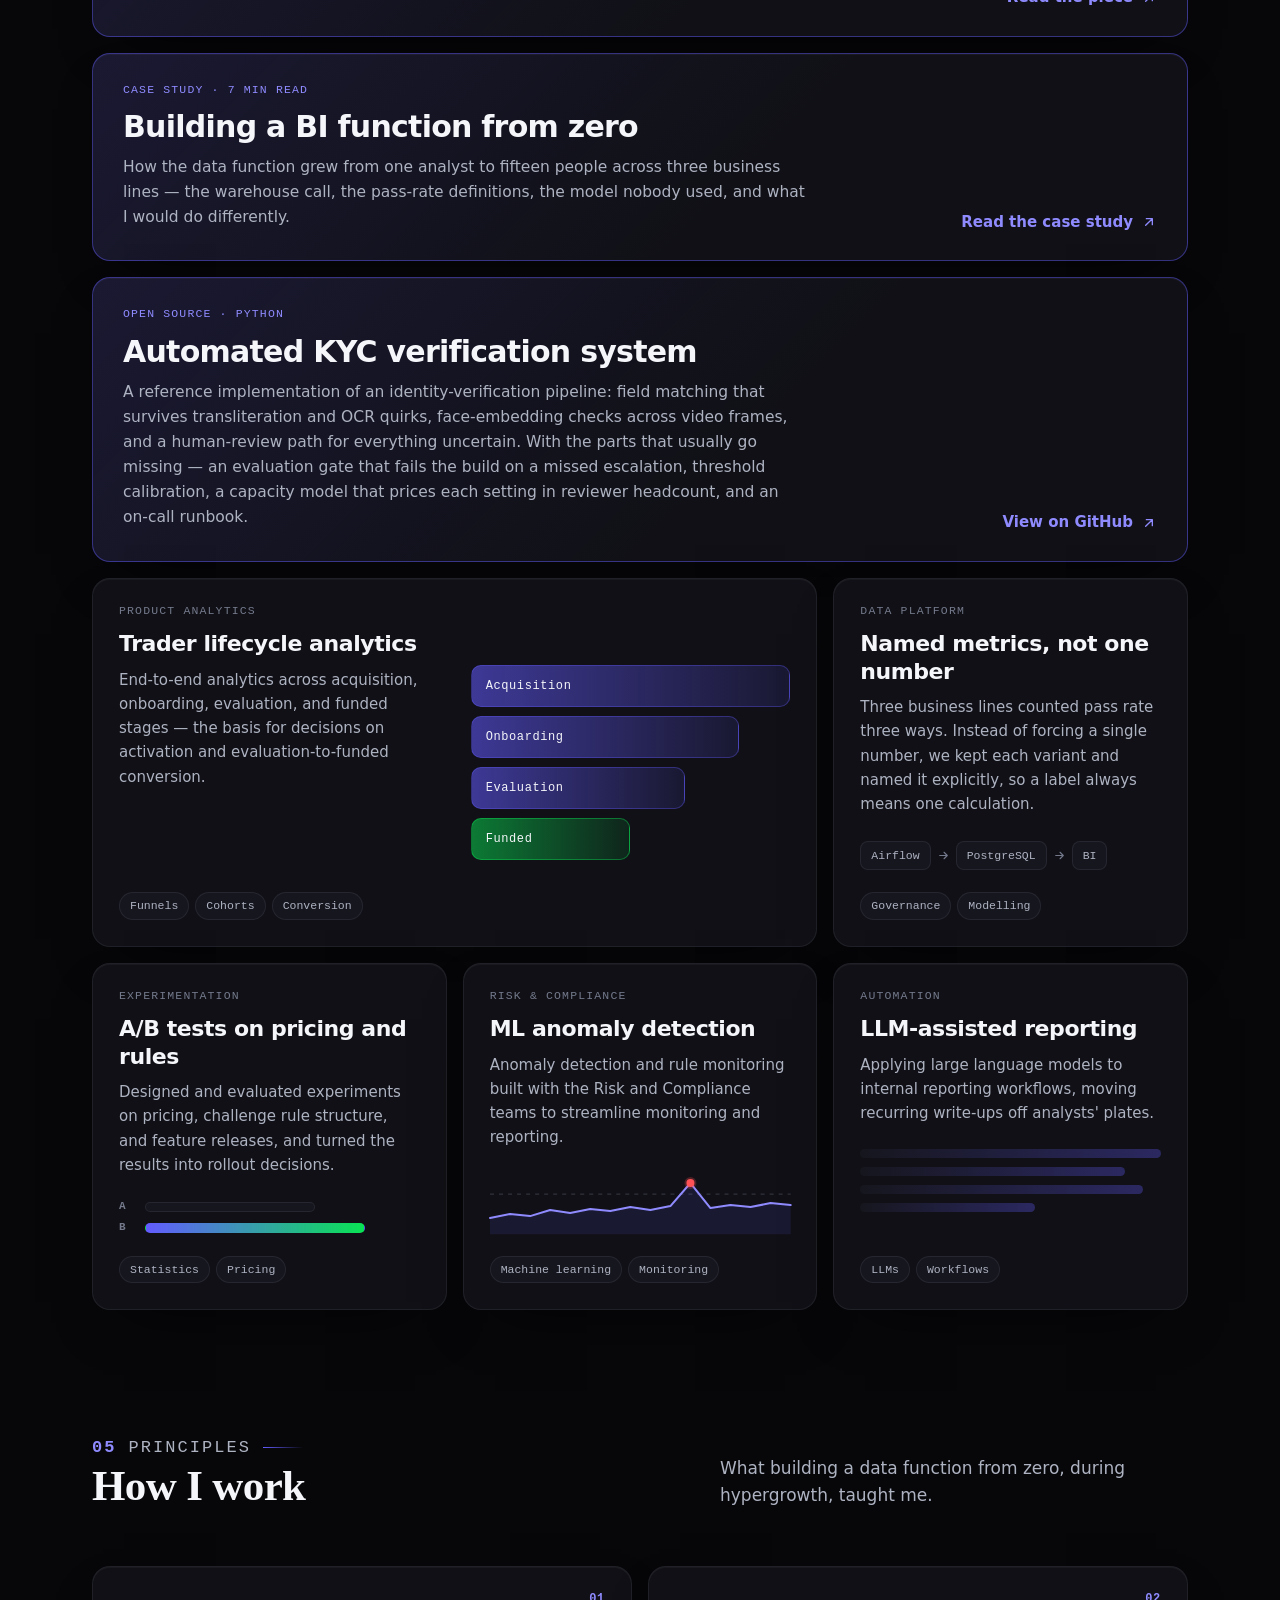
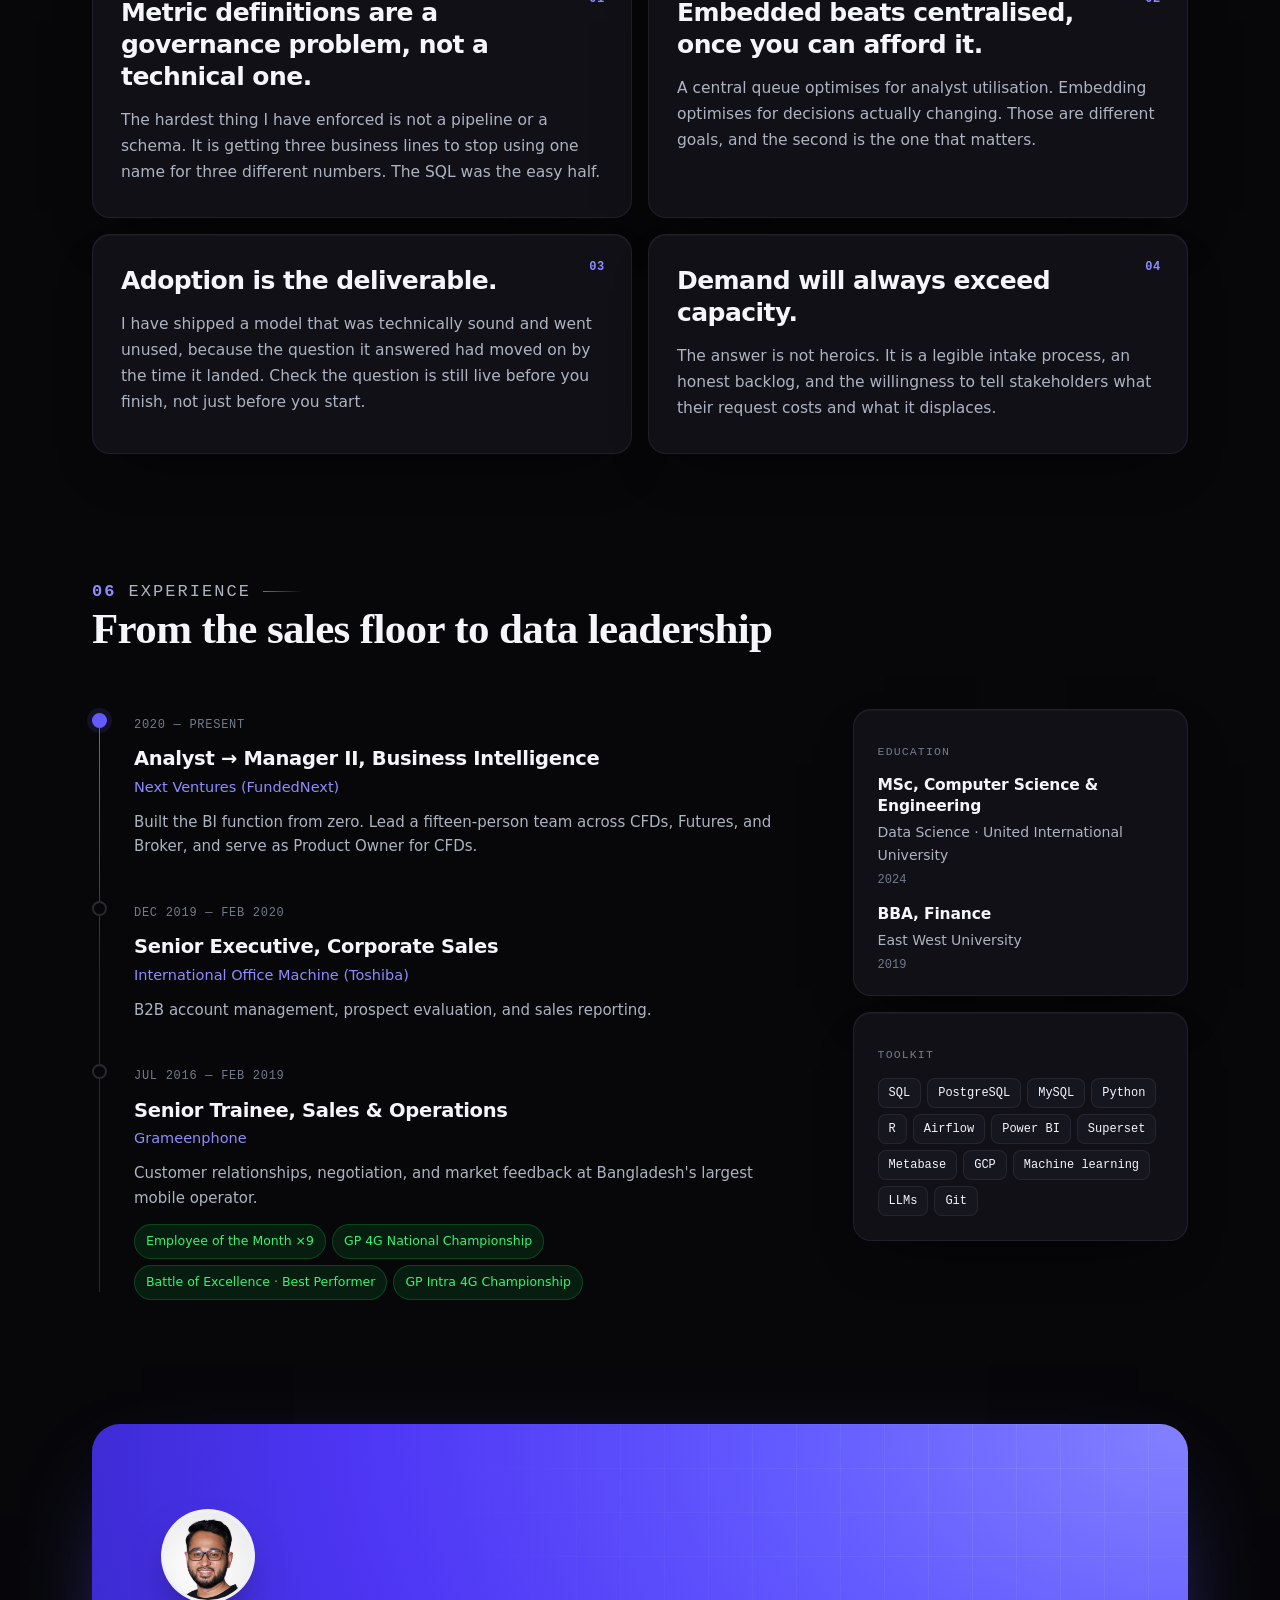
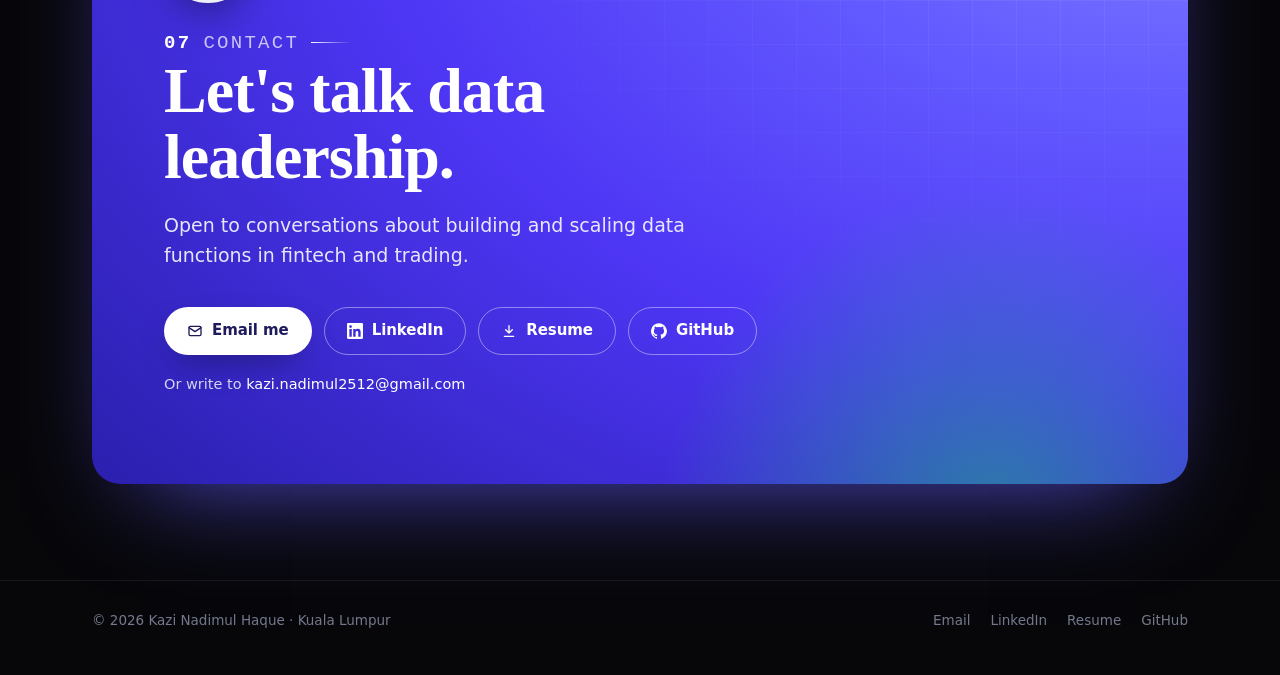
==== commit 785c9b99: "Refresh FundedNext figures from source Automated weekly update. Values are read from the live metric" ====
--- a/index.html
+++ b/index.html
@@ -155,8 +155,8 @@
         <aside class="card context spot reveal" data-d="2" aria-labelledby="ctx-h">
           <h3 class="k" id="ctx-h">FundedNext · published figures</h3>
           <dl>
-            <div class="row"><dt>Rewards distributed to traders</dt><dd data-figure="rewards_musd">$417M+</dd></div>
-            <div class="row"><dt>Trader accounts</dt><dd data-figure="accounts_k">678K+</dd></div>
+            <div class="row"><dt>Rewards distributed to traders</dt><dd data-figure="rewards_musd">$423M+</dd></div>
+            <div class="row"><dt>Trader accounts</dt><dd data-figure="accounts_k">693K+</dd></div>
             <div class="row"><dt>Countries</dt><dd data-figure="countries">170+</dd></div>
             <div class="row"><dt>Founded</dt><dd>2022</dd></div>
           </dl>
